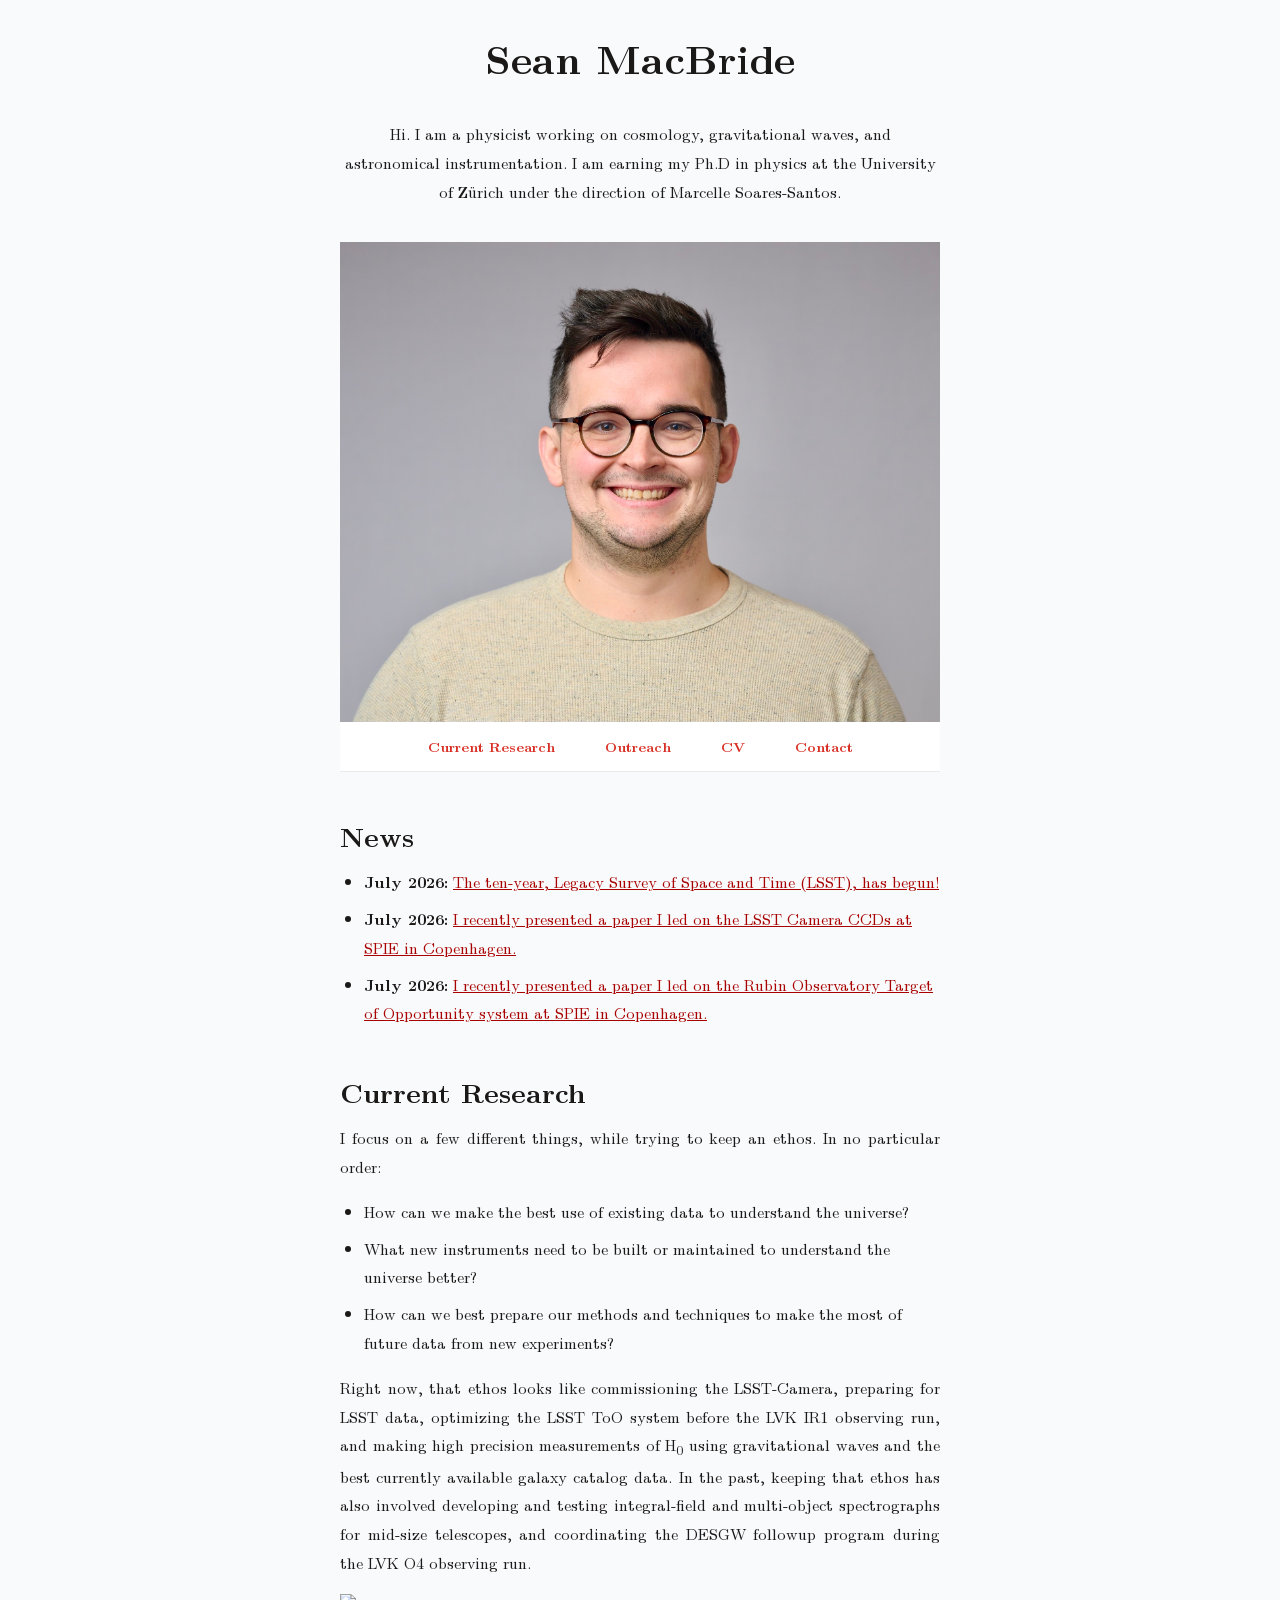
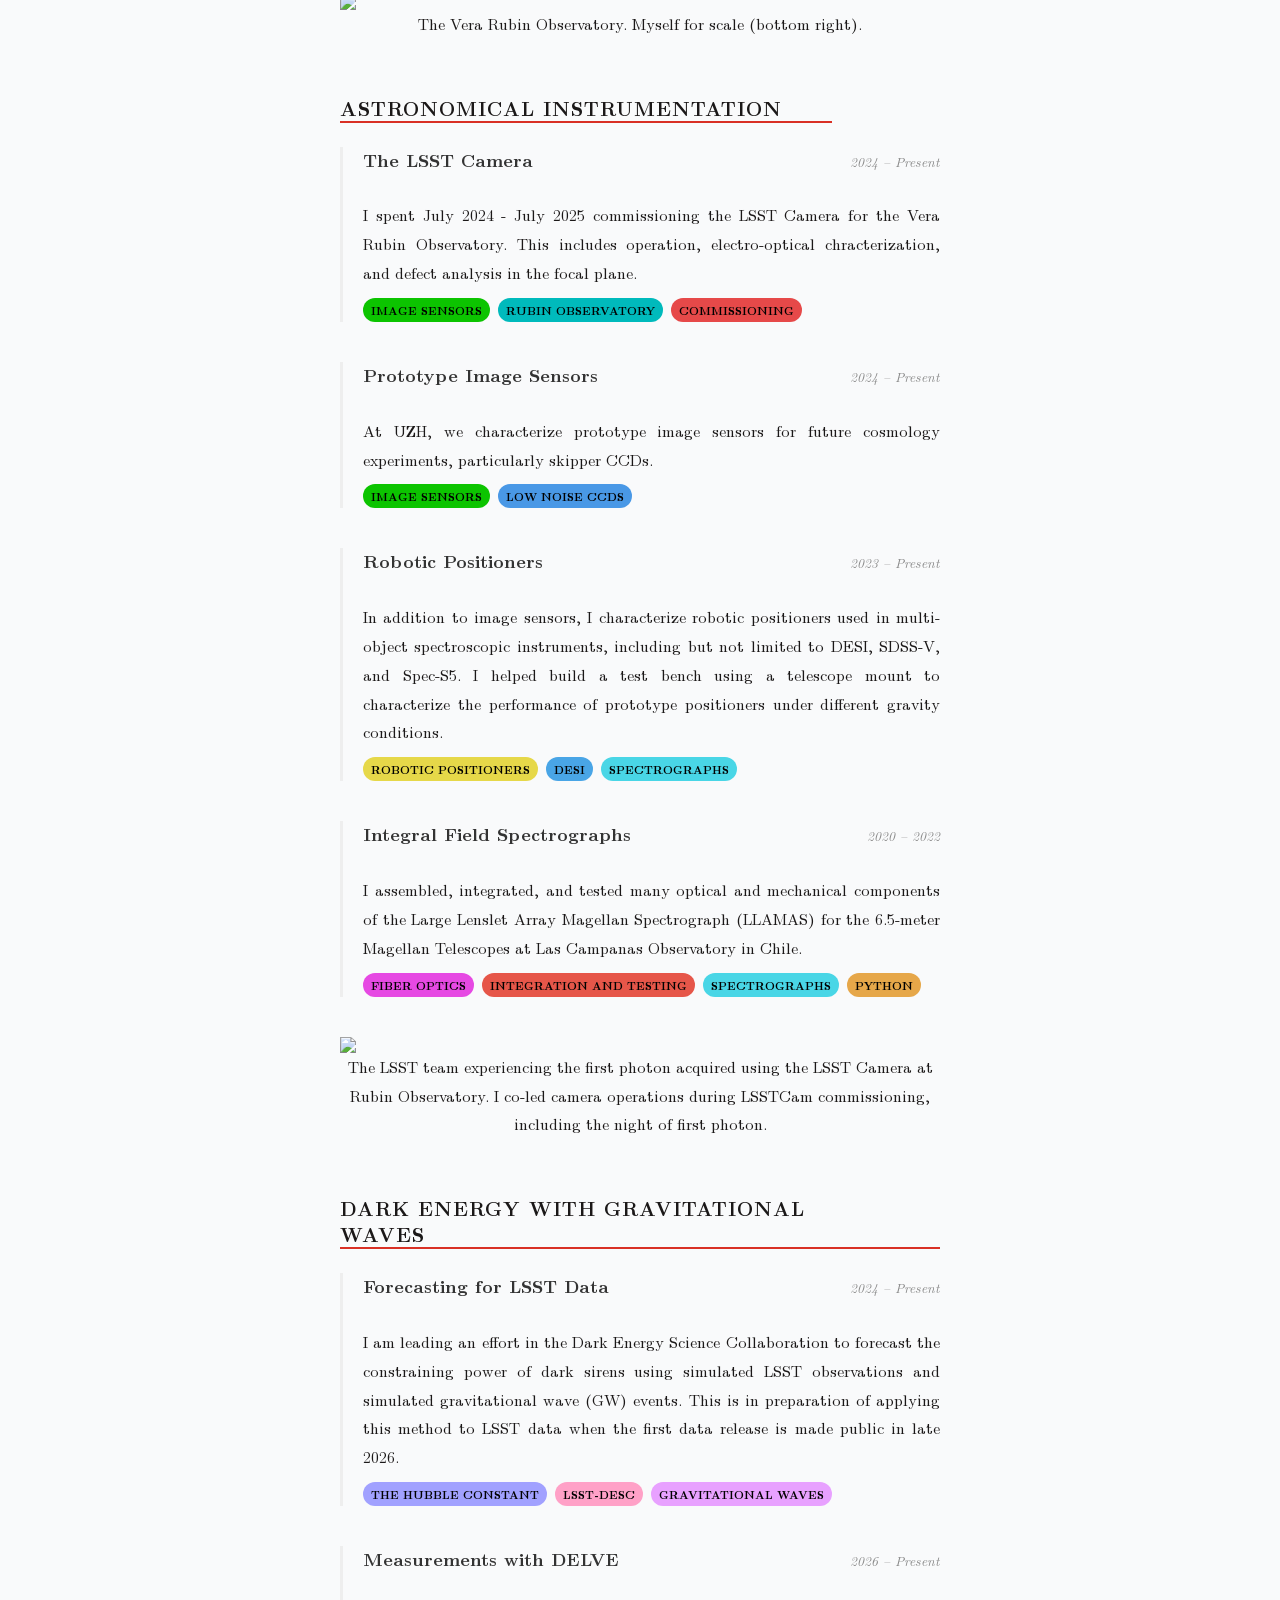
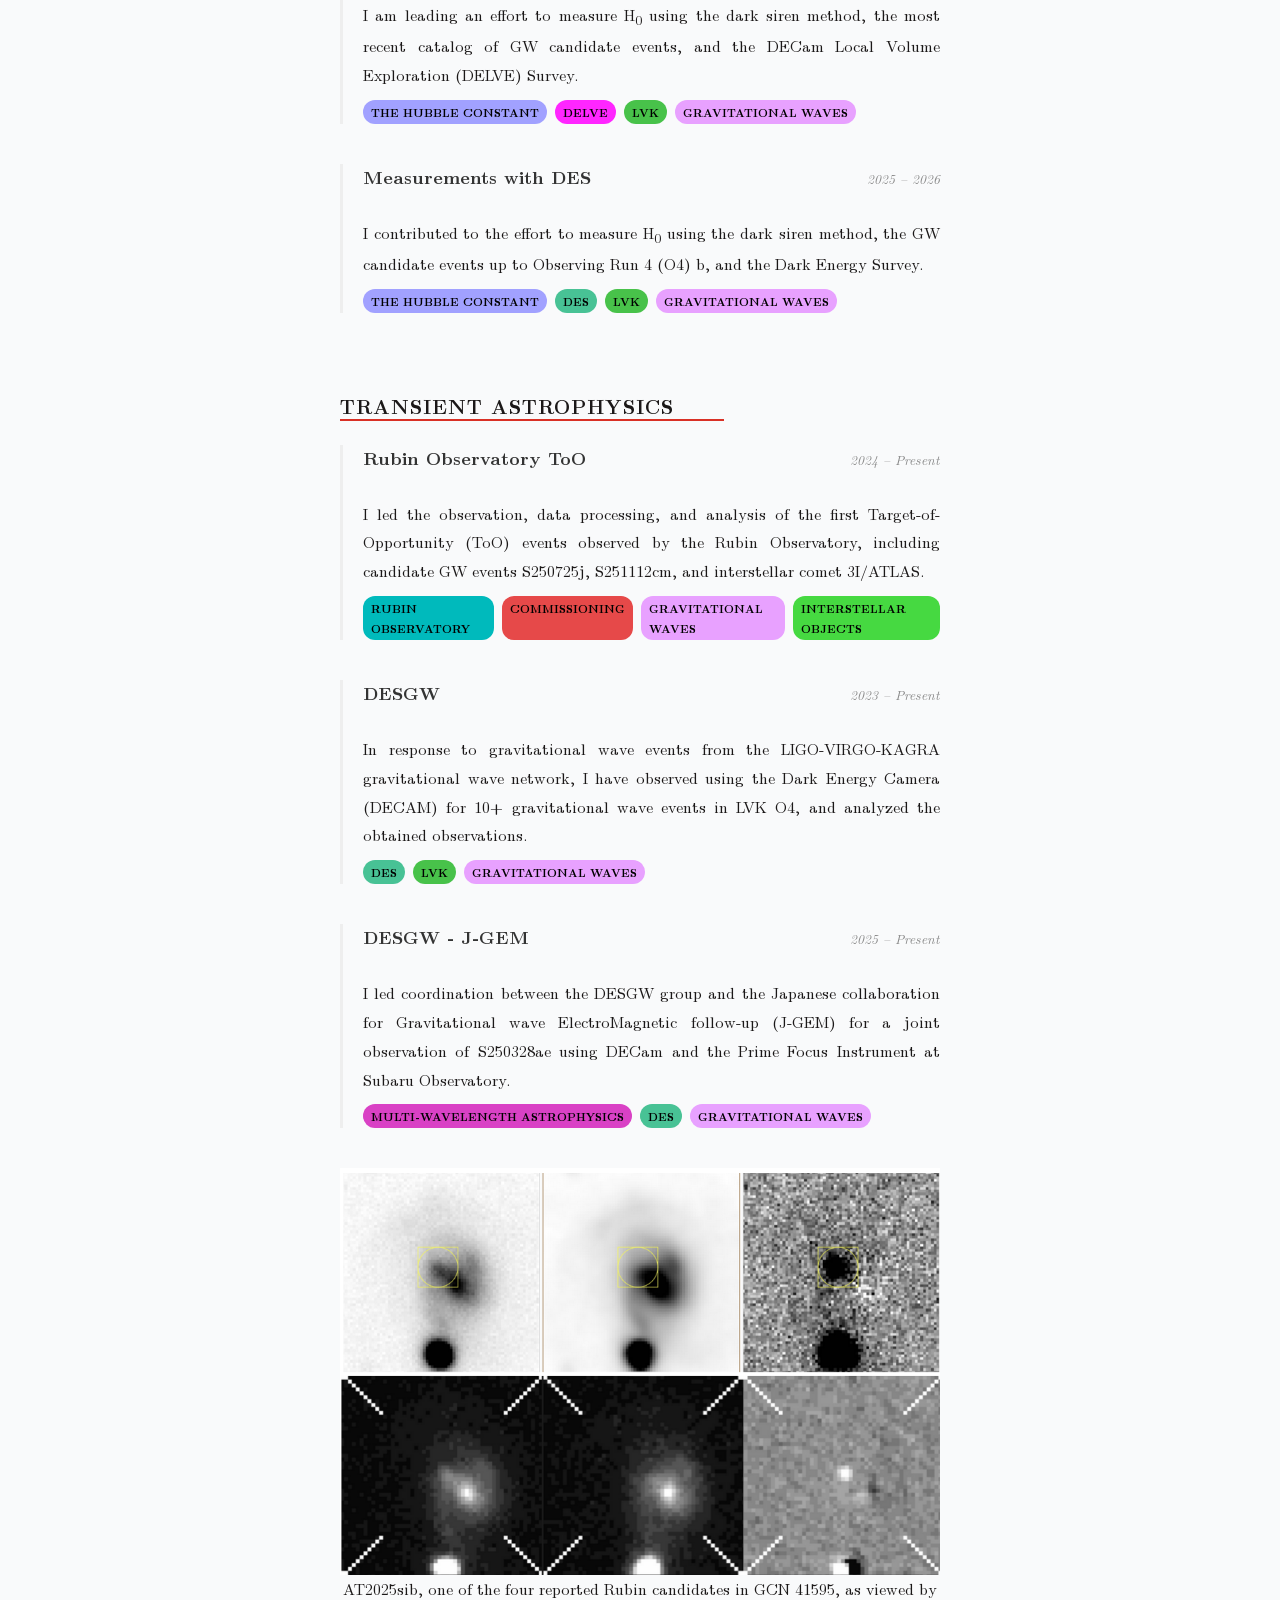
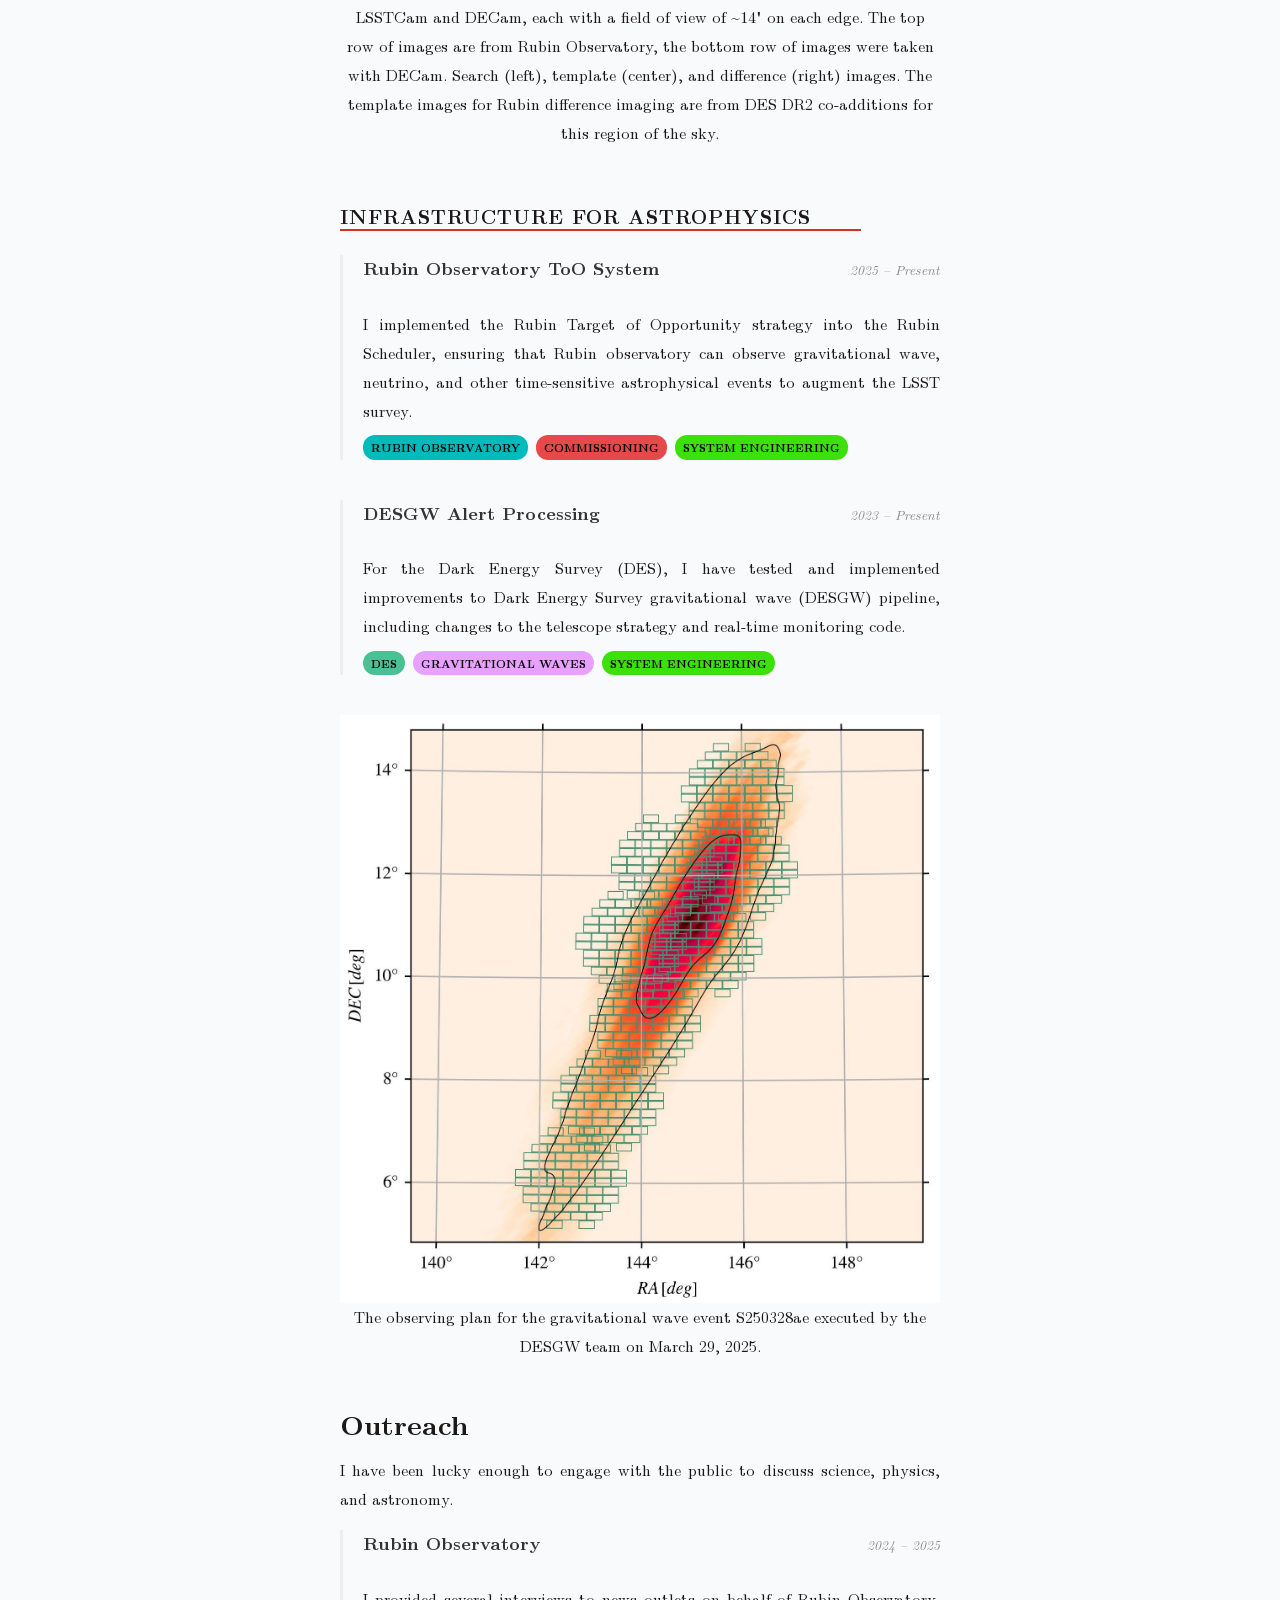
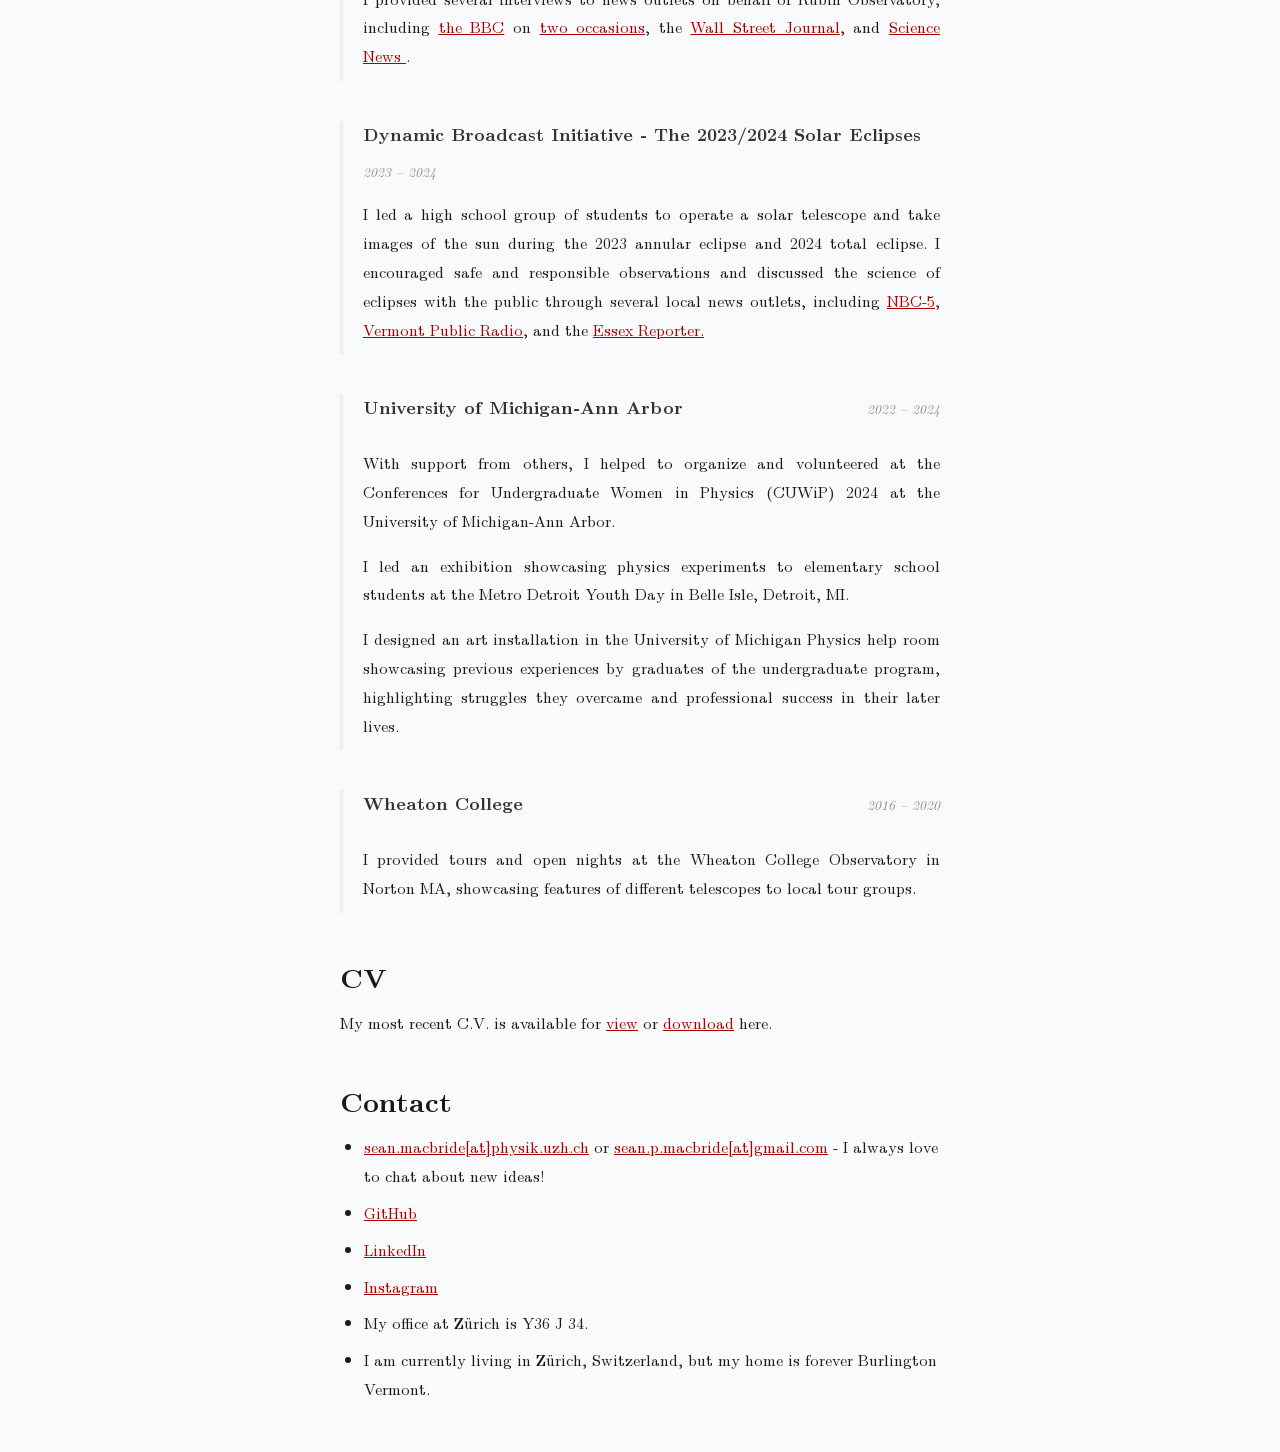
==== index.html @ fc2b0c00 "Update index.html with news" ====
<!-- This site was created using the https://latex.vercel.app/ template - all of the information about using a similar template 
  can be found on Vincent Dörig's Github - https://github.com/vincentdoerig/latex-css -->

<!DOCTYPE html>
<html lang="en">

<head>
  <meta charset="UTF-8" />
  <meta name="viewport" content="width=device-width, initial-scale=1.0" />
  <meta name="google-site-verification" content="tm5Y6ZNTf-lBqbwniGjQPv1q02o2TuUQZ9GTYa4SMLg" />
  <!-- <title>Sean MacBride</title> -->
<script id="MathJax-script" async src="https://cdn.jsdelivr.net/npm/mathjax@3/es5/tex-mml-chtml.js"></script>

  <meta name="keywords" content="Sean MacBride,Sean MacBride physics,Sean MacBride Zurich, Sean MacBride Michigan, Sean MacBride MIT, Sean MacBride Massachusetts Institute of Technology, 
  Sean, MacBride, Sean MacBride UCL,Sean MacBride Rutgers, Sean MacBride NASA, Sean MacBride Wheaton College, Sean MacBride Wheaton, Sean MacBride UM, Sean MacBride cosmology, Sean MacBride lasers,
  Sean MacBride spectroscopy, Sean MacBride spectrograph, Sean MacBride spectrophotometry, Sean MacBride gravitational waves, Sean MacBride galaxies, Sean MacBride galaxy, Sean MacBride dark energy,
  Sean MacBride LSST,
  Sean MacBride fiber, Sean MacBride PANOPTES, Sean MacBride exoplanets
  " /> <!-- Update this sometime -->

  <link rel="stylesheet" href="style.css" />
  <link rel="stylesheet" href="prism/prism.css" />

	<title>Sean MacBride | Physics PhD & Instrumentation</title>

<meta property="og:type" content="website">
<meta property="og:url" content="https://seanmacb.github.io/">
<meta property="og:title" content="Sean MacBride | Cosmology & Instrumentation">
<meta property="og:description" content="Researching the intersection of cosmology and astronomical hardware. Commissioning the 3.2 gigapixel LSST camera.">
<!-- <meta property="og:image" content="https://seanmacb.github.io/assets/images/headshot_preview.jpg"> -->

<script type="application/ld+json">
{
  "@context": "https://schema.org/",
  "@type": "Person",
  "name": "Sean MacBride",
  "jobTitle": "PhD Candidate in Physics",
  "affiliation": "University of Zürich",
  "url": "https://seanmacb.github.io/",
  "sameAs": [
    "https://orcid.org/0000-0002-9514-7245",
    "https://scholar.google.com/citations?user=XtRTswUAAAAJ&hl=en",
    "https://www.linkedin.com/in/sean-macbride"
  ]
}
</script>
</head>

<body id="top">
  <header>
    <h1><span class="latex">Sean MacBride</h1>
  </header>

  <div class="abstract">
    <p>
      Hi.
      I am a physicist working on cosmology, gravitational waves, and astronomical instrumentation.
      I am earning my Ph.D in physics at the University of Zürich under the direction of Marcelle Soares-Santos.
    </p>
  </div>

  <div style="text-align:center">
    <figure>
    <img style="width: 100%;max-height: 100%" src="images/proHeadshot.jpg"></img>

  </figure>
  </div>

  <nav role="navigation" class="toc">

<header class="main-header">
  <nav>
    <ul class="nav-links">
      <li><a href="#current-research" class="nav-link">Current Research</a></li>
      <!-- <li><a href="pastResearch.html" class="nav-link">Past Research</a></li> -->
      <li><a href="#Outreach" class="nav-link">Outreach</a></li>
      <li><a href="#CV" class="nav-link">CV</a></li>
      <li><a href="#Contact" class="nav-link">Contact</a></li>
    </ul>
  </nav>
</header>
  
  <main>
    <article>

<h2 id="news">News</h2>
<ul>
  <li><strong>July 2026:</strong> <a href="https://www6.slac.stanford.edu/news/2026-06-30-action-rubin-observatory-begins-capturing-greatest-cosmic-movie-ever-made">The ten-year, Legacy Survey of Space and Time (LSST), has begun! </a></li>
  <li><strong>July 2026:</strong> <a href="https://arxiv.org/abs/2606.31806">I recently presented a paper I led on the LSST Camera CCDs at SPIE in Copenhagen. </a></li>
  <li><strong>July 2026:</strong> <a href="https://arxiv.org/abs/2607.00217">I recently presented a paper I led on the Rubin Observatory Target of Opportunity system at SPIE in Copenhagen. </a></li>
</ul>
		
      <h2 id="current-research">Current Research</h2>
	    <p>I focus on a few different things, while trying to keep an ethos. In no particular order:</p>
		<ul>
			<li>How can we make the best use of existing data to understand the universe?</li>
			<li>What new instruments need to be built or maintained to understand the universe better?</li>
			<li>How can we best prepare our methods and techniques to make the most of future data from new experiments?</li>
		</ul>
		<p>Right now, that ethos looks like commissioning the LSST-Camera, preparing for LSST data, optimizing the LSST ToO system before the LVK IR1 observing run, and making high precision measurements of H<sub>0</sub> using gravitational waves and the best currently available galaxy catalog data. In the past, keeping that ethos has also involved developing and testing integral-field and multi-object spectrographs for mid-size telescopes, and coordinating the DESGW followup program during the LVK O4 observing run.</p>
		<div style="text-align:center">
    <figure>
    <img style="width: 100%;max-height: 100%" src="images/IMG_7497.JPG"></img>
  <figcaption>The Vera Rubin Observatory. Myself for scale (bottom right).</figcaption>
    </figure>
  </div>

<section id="instrumentation" class="theme-group">
  <h3 class="theme-heading">Astronomical Instrumentation</h3>
  
  <div class="project-card">
    <div class="card-header">
      <h4 class="project-title">The LSST Camera</h4>
      <span class="project-date">2024 – Present</span>
    </div>
    <p>I spent July 2024 - July 2025 commissioning the LSST Camera for the Vera Rubin Observatory. This includes operation, electro-optical chracterization, and defect analysis in the focal plane. </p>
    <div class="tag-container">
      <span class="tag image-sensors">Image Sensors</span>
      <span class="tag rubin-observatory">Rubin Observatory</span>
      <span class="tag commissioning">Commissioning</span>
    </div>
  </div>

<div class="project-card">
    <div class="card-header">
      <h4 class="project-title">Prototype Image Sensors</h4>
      <span class="project-date">2024 – Present</span>
    </div>
    <p>At UZH, we characterize prototype image sensors for future cosmology experiments, particularly skipper CCDs. </p>
    <div class="tag-container">
      <span class="tag image-sensors">Image Sensors</span>
      <span class="tag low-noise-ccds">Low Noise CCDs</span>
      <!-- <span class="tag python">Python</span> -->
    </div>
  </div>

  <div class="project-card">
    <div class="card-header">
      <h4 class="project-title">Robotic Positioners</h4>
      <span class="project-date">2023 – Present</span>
    </div>
    <p>In addition to image sensors, I characterize robotic positioners used in multi-object spectroscopic instruments, including but not limited to DESI, SDSS-V, and Spec-S5. I helped build a test bench using a telescope mount to characterize the performance of prototype positioners under different gravity conditions.</p>
    <div class="tag-container">
      <span class="tag robotic-positioners">Robotic Positioners</span>
      <span class="tag desi">DESI</span>
      <span class="tag spectrographs">Spectrographs</span>
    </div>
  </div>

<div class="project-card">
    <div class="card-header">
      <h4 class="project-title">Integral Field Spectrographs</h4>
      <span class="project-date">2020 – 2022</span>
    </div>
    <p>I assembled, integrated, and tested many optical and mechanical components of the Large Lenslet Array Magellan Spectrograph (LLAMAS) for the 6.5-meter Magellan Telescopes at Las Campanas Observatory in Chile.</p>
    <div class="tag-container">
      <span class="tag fiber-optics">Fiber Optics</span>
      <span class="tag integration-testing">Integration and Testing</span>
      <span class="tag spectrographs">Spectrographs</span>
      <span class="tag python">Python</span>
    </div>
  </div>

  </section>

				
  <div style="text-align:center">
    <figure>
    <img style="width: 100%;max-height: 100%" src="images/firstphoton.jpg"></img>
	    <figcaption>The LSST team experiencing the first photon acquired using the LSST Camera at Rubin Observatory. I co-led camera operations during LSSTCam commissioning, including the night of first photon.</figcaption>
  </figure>
  </div>

<section id="StandardSirens" class="theme-group">
  <h3 class="theme-heading">Dark Energy with Gravitational Waves</h3>
  
  <div class="project-card">
    <div class="card-header">
      <h4 class="project-title">Forecasting for LSST Data</h4>
      <span class="project-date">2024 – Present</span>
    </div>
    <p>I am leading an effort in the Dark Energy Science Collaboration to forecast the constraining power of dark sirens using simulated LSST observations and simulated gravitational wave (GW) events. This is in preparation of applying this method to LSST data when the first data release is made public in late 2026.</p>
    <div class="tag-container">
      <span class="tag hubble-constant">The Hubble Constant</span>
      <span class="tag desc">LSST-DESC</span>
      <span class="tag gws">Gravitational Waves</span>
    </div>
  </div>

  <div class="project-card">
    <div class="card-header">
      <h4 class="project-title">Measurements with DELVE</h4>
      <span class="project-date">2026 – Present</span>
    </div>
    <p>I am leading an effort to measure H<sub>0</sub> using the dark siren method, the most recent catalog of GW candidate events, and the DECam Local Volume Exploration (DELVE) Survey.</p>
    <div class="tag-container">
      <span class="tag hubble-constant">The Hubble Constant</span>
      <span class="tag delve">DELVE</span>
      <span class="tag lvk">LVK</span>
      <span class="tag gws">Gravitational Waves</span>
    </div>
  </div>

  <div class="project-card">
    <div class="card-header">
      <h4 class="project-title">Measurements with DES</h4>
      <span class="project-date">2025 – 2026</span>
    </div>
    <p>I contributed to the effort to measure H<sub>0</sub> using the dark siren method, the GW candidate events up to Observing Run 4 (O4) b, and the Dark Energy Survey.</p>
    <div class="tag-container">
      <span class="tag hubble-constant">The Hubble Constant</span>
      <span class="tag des">DES</span>
      <span class="tag lvk">LVK</span>
      <span class="tag gws">Gravitational Waves</span>
    </div>
  </div>
	
</section>			
			<!-- cosmology picture  -->
<section id="transients" class="theme-group">
  <h3 class="theme-heading">Transient Astrophysics</h3>
  
  <div class="project-card">
    <div class="card-header">
      <h4 class="project-title">Rubin Observatory ToO</h4>
      <span class="project-date">2024 – Present</span>
    </div>
    <p>I led the observation, data processing, and analysis of the first Target-of-Opportunity (ToO) events observed by the Rubin Observatory, including candidate GW events S250725j, S251112cm, and interstellar comet 3I/ATLAS.</p>
    <div class="tag-container">
      <span class="tag rubin-observatory">Rubin Observatory</span>
      <span class="tag commissioning">Commissioning</span>
      <span class="tag gws">Gravitational Waves</span>
      <span class="tag isos">Interstellar Objects</span>
    </div>
  </div>

  <div class="project-card">
    <div class="card-header">
      <h4 class="project-title">DESGW</h4>
      <span class="project-date">2023 – Present</span>
    </div>
    <p>In response to gravitational wave events from the LIGO-VIRGO-KAGRA gravitational wave network, I have observed using the Dark Energy Camera (DECAM) for 10+ gravitational wave events in LVK O4, and analyzed the obtained observations.</p>
    <div class="tag-container">
		<span class="tag des">DES</span>
      <span class="tag lvk">LVK</span>
      <span class="tag gws">Gravitational Waves</span>
    </div>
  </div>

  <div class="project-card">
    <div class="card-header">
      <h4 class="project-title">DESGW - J-GEM</h4>
      <span class="project-date">2025 – Present</span>
    </div>
    <p>I led coordination between the DESGW group and the Japanese collaboration for Gravitational wave ElectroMagnetic follow-up (J-GEM) for a joint observation of S250328ae using DECam and the Prime Focus Instrument at Subaru Observatory.</p>
    <div class="tag-container">
		<span class="tag multiband-astro">Multi-wavelength Astrophysics</span>
		<span class="tag des">DES</span>
      <span class="tag gws">Gravitational Waves</span>
    </div>
  </div>
	
</section>

  <div style="text-align:center">
    <figure>
    <img style="width: 100%;max-height: 100%" src="images/image (16).png"></img>
  <figcaption>AT2025sib, one of the four reported Rubin candidates in GCN 41595, as viewed by LSSTCam and DECam, each with a field of view of ~14" on each edge. The top row of images are from Rubin Observatory, the bottom row of images were taken with DECam. Search (left), template (center), and difference (right) images. The template images for Rubin difference imaging are from DES DR2 co-additions for this region of the sky.</figcaption>
    </figure>
  </div>

<section id="astro-infrastructure" class="theme-group">
  <h3 class="theme-heading">Infrastructure for Astrophysics</h3>
  
  <div class="project-card">
    <div class="card-header">
      <h4 class="project-title">Rubin Observatory ToO System</h4>
      <span class="project-date">2025 – Present</span>
    </div>
    <p>I implemented the Rubin Target of Opportunity strategy into the Rubin Scheduler, ensuring that Rubin observatory can observe gravitational wave, neutrino, and other time-sensitive astrophysical events to augment the LSST survey.</p>
    <div class="tag-container">
      <span class="tag rubin-observatory">Rubin Observatory</span>
      <span class="tag commissioning">Commissioning</span>
      <span class="tag system-engineering">System Engineering</span>
	
    </div>
  </div>

  <div class="project-card">
    <div class="card-header">
      <h4 class="project-title">DESGW Alert Processing</h4>
      <span class="project-date">2023 – Present</span>
    </div>
    <p>For the Dark Energy Survey (DES), I have tested and implemented improvements to Dark Energy Survey gravitational wave (DESGW) pipeline, including changes to the telescope strategy and real-time monitoring code.</p>
    <div class="tag-container">
      <span class="tag des">DES</span>
      <span class="tag gws">Gravitational Waves</span>
      <span class="tag system-engineering">System Engineering</span>
    </div>
  </div>

</section>

<div style="text-align:center">
	<figure>
    <img style="width: 100%;max-height: 100%" src="images/S250328ae_DESGW_obsplan.jpg"></img>
	    <figcaption>The observing plan for the gravitational wave event S250328ae executed by the DESGW team on March 29, 2025.</figcaption>
  </figure></div>
		
<h2 id="Outreach">Outreach</h2>
<p> I have been lucky enough to engage with the public to discuss science, physics, and astronomy.
  
<section class="theme-group">
  <div class="project-card">
    <div class="card-header">
      <h3 class="project-title">Rubin Observatory</h3>
      <span class="project-date">2024 – 2025</span>
    </div>
    <p>I provided several interviews to news outlets on behalf of Rubin Observatory, including <a href="https://youtu.be/6RBZqhIgllI?si=WJu_PTFMFdWa_h7s">the BBC</a> on <a href="https://www.youtube.com/watch?v=7MdDB941Tp0">two occasions</a>, the <a href="https://www.wsj.com/science/space-astronomy/worlds-largest-digital-camera-snaps-its-first-photos-of-the-universe-68099904?mod=Searchresults_pos1&page=1">Wall Street Journal</a>, and <a href="https://www.sciencenews.org/article/vera-rubin-observatory-digital-camera">Science News </a>.</p>
    <div class="tag-container">
      <!-- <span class="tag rubin-observatory">Rubin Observatory</span>
      <span class="tag commissioning">Commissioning</span>
      <span class="tag system-engineering">System Engineering</span>
	 -->
    </div>
  </div>

  <div class="project-card">
    <div class="card-header">
      <h3 class="project-title">Dynamic Broadcast Initiative - The 2023/2024 Solar Eclipses</h3>
      <span class="project-date">2023 – 2024</span>
    </div>
    <p>I led a high school group of students to operate a solar telescope and take images of the sun during the 2023 annular eclipse and 2024 total eclipse. I encouraged safe and responsible observations and discussed the science of eclipses with the public through several local news outlets, including <a href="https://www.mynbc5.com/article/total-eclipse-nasa/60433342?utm_campaign=snd-autopilot">NBC-5</a>, <a href="https://www.vermontpublic.org/local-news/2024-04-10/nasa-volunteer-photo-eclipse-burlington-sun-atmosphere">Vermont Public Radio</a>, and the <a href="https://www.essexreporter.com/news/physics-masters-student-collects-data-for-nasa-and-national-science-foundation-from-eclipse-in-burlington/article_1b7a72a8-76d5-52b7-8ffa-886491f640a4.html">Essex Reporter.</a></p>
    <div class="tag-container">
      <!-- <span class="tag rubin-observatory">Rubin Observatory</span>
      <span class="tag commissioning">Commissioning</span>
      <span class="tag system-engineering">System Engineering</span>
	 -->
    </div>
  </div>

    <div class="project-card">
    <div class="card-header">
      <h3 class="project-title">University of Michigan-Ann Arbor</h3>
      <span class="project-date">2022 – 2024</span>
    </div>
		<p>With support from others, I helped to organize and volunteered at the Conferences for Undergraduate Women in Physics (CUWiP) 2024 at the University of Michigan-Ann Arbor.</p>
		<p>I led an exhibition showcasing physics experiments to elementary school students at the Metro Detroit Youth Day in Belle Isle, Detroit, MI.</p>
		<p>I designed an art installation in the University of Michigan Physics help room showcasing previous experiences by graduates of the undergraduate program, highlighting struggles they overcame and professional success in their later lives.</p>
    <div class="tag-container">
      <!-- <span class="tag rubin-observatory">Rubin Observatory</span>
      <span class="tag commissioning">Commissioning</span>
      <span class="tag system-engineering">System Engineering</span>
	 -->
    </div>
  </div>

    <div class="project-card">
    <div class="card-header">
      <h3 class="project-title">Wheaton College</h3>
      <span class="project-date">2016 – 2020</span>
    </div>
		<p>I provided tours and open nights at the Wheaton College Observatory in Norton MA, showcasing features of different telescopes to local tour groups.</p>
    <div class="tag-container">
    </div>
  </div>

</section>

      <h2 id="CV">CV</h2>
      <p>My most recent C.V. is available for <a href="https://github.com/seanmacb/CV/blob/master/Abridged/cv_4.pdf">view</a> or <a href="https://github.com/seanmacb/CV/raw/master/Abridged/cv_4.pdf" class="active">download</a> here.</p>

      <h2 id="Contact">Contact</h2>

							
                <ul>
                  <li><a href="mailto:sean.macbride@physik.uzh.ch">sean.macbride[at]physik.uzh.ch</a> or <a href="mailto:sean.p.macbride@gmail.com">sean.p.macbride[at]gmail.com</a> - I always love to chat about new ideas!</li>
                  <li><a href="https://github.com/seanmacb"><span class="label">GitHub</span></a></li>
                  <li><a href="https://www.linkedin.com/in/sean-macbride/"><span class="label">LinkedIn</span></a></li>
                  <!-- <li><a href="https://twitter.com/Sean_macbride" class="icon brands fa-twitter"><span class="label">Twitter</span></a></li> -->
                  <li><a href="https://www.instagram.com/seanmacbride/" class="icon brands fa-instagram"><span class="label">Instagram</span></a></li>
                  <li>My office at Zürich is Y36 J 34.</li>
                <li>I am currently living in Zürich, Switzerland, but my home is forever Burlington Vermont.</span></li>
                </ul>
      <!-- <p><a href="#top">Back to top</a></p> -->


    </article>
  </main>

  <script>
    MathJax = {
      tex: {
        inlineMath: [['$', '$'],],
      },
    }
    const typeFaceToggle = document.getElementById('typeface-toggle')
    const typeface = document.getElementById('typeface')
    typeFaceToggle.addEventListener('click', () => {
      document.body.classList.toggle('libertinus')
      typeface.textContent = document.body.classList.contains('libertinus') ? 'Libertinus' : 'Latin Modern'
    })

    const darkModeToggle = document.getElementById('dark-mode-toggle')
    darkModeToggle.addEventListener('click', () => {
      document.body.classList.toggle('latex-dark')
    })
  </script>
  <script id="MathJax-script" async src="https://cdn.jsdelivr.net/npm/mathjax@3/es5/tex-mml-chtml.js"></script>
  <script async src="prism/prism.js"></script>

  <script async defer data-domain="latex.now.sh" src="https://plausible.io/js/plausible.js"></script>

	<script>
  window.addEventListener('DOMContentLoaded', () => {
    const observer = new IntersectionObserver(entries => {
      entries.forEach(entry => {
        const id = entry.target.getAttribute('id');
        if (entry.intersectionRatio > 0) {
          // Remove active class from all links
          document.querySelectorAll('.nav-link').forEach(link => {
            link.classList.remove('active');
          });
          // Add active class to the link pointing to this section
          document.querySelector(`.nav-link[href="#${id}"]`).classList.add('active');
        }
      });
    }, { rootMargin: '-20% 0px -70% 0px' }); // Triggers when section is in top half of screen

    // Track all sections that have an id and a corresponding nav link
    document.querySelectorAll('section[id], div[id]').forEach((section) => {
      // Only observe sections that are actually in the nav
      if (document.querySelector(`.nav-link[href="#${section.getAttribute('id')}"]`)) {
        observer.observe(section);
      }
    });
  });
</script>
</body>

</html>
---- style.css ----
/*!
 * LaTeX.css (https://latex.now.sh/)
 *
 * Source: https://github.com/vincentdoerig/latex-css
 * Licensed under MIT (https://github.com/vincentdoerig/latex-css/blob/master/LICENSE)
*/

@font-face {
  font-family: 'Latin Modern';
  font-style: normal;
  font-weight: normal;
  font-display: swap;
  src: url('./fonts/LM-regular.woff2') format('woff2'),
    url('./fonts/LM-regular.woff') format('woff'),
    url('./fonts/LM-regular.ttf') format('truetype');
}

@font-face {
  font-family: 'Latin Modern';
  font-style: italic;
  font-weight: normal;
  font-display: swap;
  src: url('./fonts/LM-italic.woff2') format('woff2'),
    url('./fonts/LM-italic.woff') format('woff'),
    url('./fonts/LM-italic.ttf') format('truetype');
}

@font-face {
  font-family: 'Latin Modern';
  font-style: normal;
  font-weight: bold;
  font-display: swap;
  src: url('./fonts/LM-bold.woff2') format('woff2'),
    url('./fonts/LM-bold.woff') format('woff'),
    url('./fonts/LM-bold.ttf') format('truetype');
}

@font-face {
  font-family: 'Latin Modern';
  font-style: italic;
  font-weight: bold;
  font-display: swap;
  src: url('./fonts/LM-bold-italic.woff2') format('woff2'),
    url('./fonts/LM-bold-italic.woff') format('woff'),
    url('./fonts/LM-bold-italic.ttf') format('truetype');
}

@font-face {
  font-family: 'Libertinus';
  font-style: normal;
  font-weight: normal;
  font-display: swap;
  src: url('./fonts/Libertinus-regular.woff2') format('woff2');
}

@font-face {
  font-family: 'Libertinus';
  font-style: italic;
  font-weight: normal;
  font-display: swap;
  src: url('./fonts/Libertinus-italic.woff2') format('woff2');
}

@font-face {
  font-family: 'Libertinus';
  font-style: normal;
  font-weight: bold;
  font-display: swap;
  src: url('./fonts/Libertinus-bold.woff2') format('woff2');
}

@font-face {
  font-family: 'Libertinus';
  font-style: italic;
  font-weight: bold;
  font-display: swap;
  src: url('./fonts/Libertinus-bold-italic.woff2') format('woff2');
}

@font-face {
  font-family: 'Libertinus';
  font-style: normal;
  font-weight: 600;
  font-display: swap;
  src: url('./fonts/Libertinus-semibold.woff2') format('woff2');
}

@font-face {
  font-family: 'Libertinus';
  font-style: italic;
  font-weight: 600;
  font-display: swap;
  src: url('./fonts/Libertinus-semibold-italic.woff2') format('woff2');
}

/* Box sizing rules */
*,
*::before,
*::after {
  box-sizing: border-box;
}

:root {
  --body-color: hsl(0, 5%, 10%);
  --body-bg-color: hsl(210, 20%, 98%);
  --link-visited: hsl(0, 100%, 33%);
  --link-focus-outline: hsl(220, 90%, 52%);
  --pre-bg-color: hsl(210, 28%, 93%);
  --kbd-bg-color: hsl(210, 5%, 100%);
  --kbd-border-color: hsl(210, 5%, 70%);
  --table-border-color: black;
  --sidenote-target-border-color: hsl(55, 55%, 70%);
  --footnotes-border-color: hsl(0, 0%, 39%);
}

.latex-dark {
  --body-color: hsl(0, 0%, 86%);
  --body-bg-color: hsl(0, 0%, 16%);
  --link-visited: hsl(196 80% 77%);
  --link-focus-outline: hsl(215, 63%, 73%);
  --pre-bg-color: hsl(0, 1%, 25%);
  --kbd-bg-color: hsl(0, 0%, 16%);
  --kbd-border-color: hsl(210, 5%, 70%);
  --table-border-color: white;
  --sidenote-target-border-color: hsl(0, 0%, 59%);
  --footnotes-border-color: hsl(0, 0%, 59%);
  --proof-symbol-filter: invert(80%);
}

@media (prefers-color-scheme: dark) {
   .latex-dark-auto {
    --body-color: hsl(0, 0%, 86%);
    --body-bg-color: hsl(0, 0%, 16%);
    --link-visited: hsl(196 80% 77%);
    --link-focus-outline: hsl(215, 63%, 73%);
    --pre-bg-color: hsl(0, 1%, 25%);
    --kbd-bg-color: hsl(0, 0%, 16%);
    --kbd-border-color: hsl(210, 5%, 70%);
    --table-border-color: white;
    --sidenote-target-border-color: hsl(0, 0%, 59%);
    --footnotes-border-color: hsl(0, 0%, 59%);
    --proof-symbol-filter: invert(80%);
  }
}

/* Remove default margin */
body,
h1,
h2,
h3,
h4,
p,
ul[class],
ol[class],
li,
figure,
figcaption,
dl,
dd {
  margin: 0;
}

/* Make default font-size 1rem and add smooth scrolling to anchors */
html {
  font-size: 1rem;
}
@media (prefers-reduced-motion: no-preference) {
  html {
    scroll-behavior: smooth;
  }
}

body.libertinus {
  font-family: 'Libertinus', Georgia, Cambria, 'Times New Roman', Times, serif;
}

body {
  font-family: 'Latin Modern', Georgia, Cambria, 'Times New Roman', Times, serif;
  line-height: 1.8;

  max-width: 80ch;
  min-height: 100vh;
  overflow-x: hidden;
  margin: 0 auto;
  padding: 2rem 1.25rem;

  counter-reset: theorem definition sidenote-counter;

  color: var(--body-color);
  background-color: var(--body-bg-color);

  text-rendering: optimizeLegibility;
}

/* Justify and hyphenate all paragraphs */
p {
  text-align: justify;
  hyphens: auto;
  -webkit-hyphens: auto;
  -moz-hyphens: auto;
  margin-top: 1rem;
}

/* A elements that don't have a class get default styles */
a:not([class]) {
  text-decoration-skip-ink: auto;
}

/* Make links red */
a,
a:visited {
  color: var(--link-visited);
}

a:focus {
  outline-offset: 2px;
  outline: 2px solid var(--link-focus-outline);
}

/* Make images easier to work with */
img {
  max-width: 100%;
  height: auto;
  display: block;
}

/* Inherit fonts for inputs and buttons */
input,
button,
textarea,
select {
  font: inherit;
}

/* Prevent textarea from overflowing */
textarea {
  width: 100%;
}

/* Natural flow and rhythm in articles by default */
article > * + * {
  margin-top: 1em;
}

/* Styles for inline code or code snippets */
code,
pre,
kbd {
  font-family: Menlo, Monaco, Consolas, 'Liberation Mono', 'Courier New',
    monospace;
  font-size: 85%;
}
pre {
  padding: 1rem 1.4rem;
  max-width: 100%;
  overflow: auto;
  border-radius: 4px;
  background: var(--pre-bg-color);
}
pre code {
  font-size: 95%;
  position: relative;
}
kbd {
  background: var(--kbd-bg-color);
  border: 1px solid var(--kbd-border-color);
  border-radius: 2px;
  padding: 2px 4px;
  font-size: 75%;
}

/* Better tables */
table {
  border-collapse: collapse;
  border-spacing: 0;
  width: auto;
  max-width: 100%;
  border-top: 2.27px solid var(--table-border-color);
  border-bottom: 2.27px solid var(--table-border-color);
  /* display: block; */
  overflow-x: auto; /* does not work because element is not block */
  /* white-space: nowrap; */
  counter-increment: caption;
}
/* add bottom border on column table headings  */
table tr > th[scope='col'] {
  border-bottom: 1.36px solid var(--table-border-color);
}
/* add right border on row table headings  */
table tr > th[scope='row'] {
  border-right: 1.36px solid var(--table-border-color);
}
table > tbody > tr:first-child > td,
table > tbody > tr:first-child > th {
  border-top: 1.36px solid var(--table-border-color);
}
table > tbody > tr:last-child > td,
table > tbody > tr:last-child > th {
  border-bottom: 1.36px solid var(--table-border-color);
}

th,
td {
  text-align: left;
  padding: 0.5rem;
  line-height: 1.1;
}
/* Table caption */
caption {
  text-align: left;
  font-size: 0.923em;
  /* border-bottom: 2pt solid #000; */
  padding: 0 0.25em 0.25em;
  width: 100%;
  margin-left: 0;
}

caption::before {
  content: 'Table ' counter(caption) '. ';
  font-weight: bold;
}

/* allow scroll on the x-axis */
.scroll-wrapper {
  overflow-x: auto;
}

/* if a table is wrapped in a scroll wrapper,
  the table cells shouldn't wrap */
.scroll-wrapper > table td {
  white-space: nowrap;
}

/* Center align the title */
h1:first-child {
  text-align: center;
}

/* Nested ordered list for ToC */
nav ol {
  counter-reset: item;
  padding-left: 2rem;
}
nav li {
  display: block;
}
nav li:before {
  content: counters(item, '.') ' ';
  counter-increment: item;
  padding-right: 0.85rem;
}

/* Center definitions (most useful for display equations) */
dl dd {
  text-align: center;
}

/* Theorem */
.theorem {
  counter-increment: theorem;
  display: block;
  margin: 12px 0;
  font-style: italic;
}
.theorem::before {
  content: 'Theorem ' counter(theorem) '. ';
  font-weight: bold;
  font-style: normal;
}

/* Lemma */
.lemma {
  counter-increment: theorem;
  display: block;
  margin: 12px 0;
  font-style: italic;
}
.lemma::before {
  content: 'Lemma ' counter(theorem) '. ';
  font-weight: bold;
  font-style: normal;
}

/* Proof */
.proof {
  display: block;
  margin: 12px 0;
  font-style: normal;
  position: relative;
}
.proof::before {
  content: 'Proof. ' attr(title);
  font-style: italic;
}
.proof:after {
  content: '◾️';
  filter: var(--proof-symbol-filter);
  position: absolute;
  right: -12px;
  bottom: -2px;
}

/* Definition */
.definition {
  counter-increment: definition;
  display: block;
  margin: 12px 0;
  font-style: normal;
}
.definition::before {
  content: 'Definition ' counter(definition) '. ';
  font-weight: bold;
  font-style: normal;
}

/* Center align author name, use small caps and add vertical spacing  */
.author {
  margin: 0.85rem 0;
  font-variant-caps: small-caps;
  text-align: center;
}

/* Sidenotes */

.sidenote {
  font-size: 0.8rem;
  float: right;
  clear: right;
  width: 18vw;
  margin-right: -20vw;
  margin-bottom: 1em;
}

.sidenote.left {
  float: left;
  margin-left: -20vw;
  margin-bottom: 1em;
}

/* (WIP) add border when a sidenote is clicked on */
.sidenote:target {
  border: var(--sidenote-target-border-color) 1.5px solid;
  padding: 0 .5rem;
  scroll-margin-block-start: 10rem;
}

/* sidenote counter */
.sidenote-number {
  counter-increment: sidenote-counter;
}

.sidenote-number::after,
.sidenote::before {
  position: relative;
  vertical-align: baseline;
}

/* add number in main content */
.sidenote-number::after {
  content: counter(sidenote-counter);
  font-size: 0.7rem;
  top: -0.5rem;
  left: 0.1rem;
}

/* add number in front of the sidenote */
.sidenote-number ~ .sidenote::before {
  content: counter(sidenote-counter) ' ';
  font-size: 0.7rem;
  top: -0.5rem;
}

label.sidenote-toggle:not(.sidenote-number) {
  display: none;
}

/* sidenotes inside blockquotes are indented more */
blockquote .sidenote {
  margin-right: -24vw;
  width: 18vw;
}


label.sidenote-toggle {
  display: inline;
  cursor: pointer;
}

input.sidenote-toggle {
  display: none;
}

@media (max-width: 1050px) {
  label.sidenote-toggle:not(.sidenote-number) {
    display: inline;
  }
  .sidenote {
    display: none;
  }
  .sidenote-toggle:checked + .sidenote {
    display: block;
    margin: 0.5rem 1.25rem 1rem 0.5rem;
    float: left;
    left: 1rem;
    clear: both;
    width: 95%;
  }
  /* tweak indentation of sidenote inside a blockquote */
  blockquote .sidenote {
    margin-right: -25vw;
    width: 16vw;
  }
}

/* Make footnote text smaller and left align it (looks bad with long URLs) */
.footnotes p {
  text-align: left;
  line-height: 1.5;
  font-size: 85%;
  margin-bottom: 0.4rem;
}
.footnotes {
  border-top: 1px solid var(--footnotes-border-color);
}

/* Center title and paragraph */
.abstract,
.abstract p {
  text-align: center;
  margin-top: 0;
}
.abstract {
  margin: 2.25rem 0;
}
.abstract > h2 {
  font-size: 1rem;
  margin-bottom: -0.2rem;
}

/* Format the LaTeX symbol correctly (a higher up, e lower) */
.latex span:nth-child(1) {
  text-transform: uppercase;
  font-size: 0.75em;
  vertical-align: 0.28em;
  margin-left: -0.48em;
  margin-right: -0.15em;
  line-height: 1ex;
}

.latex span:nth-child(2) {
  text-transform: uppercase;
  vertical-align: -0.5ex;
  margin-left: -0.1667em;
  margin-right: -0.125em;
  line-height: 1ex;
}

/* Heading typography */
h1 {
  font-size: 2.5rem;
  line-height: 3.25rem;
  margin-bottom: 1.625rem;
}

h2 {
  font-size: 1.7rem;
  line-height: 2rem;
  margin-top: 3rem;
}

h3 {
  font-size: 1.4rem;
  margin-top: 2.5rem;
}

h4 {
  font-size: 1.2rem;
  margin-top: 2rem;
}

h5 {
  font-size: 1rem;
  margin-top: 1.8rem;
}

h6 {
  font-size: 1rem;
  font-style: italic;
  font-weight: normal;
  margin-top: 2.5rem;
}

h3,
h4,
h5,
h6 {
  line-height: 1.625rem;
}

h1 + h2 {
  margin-top: 1.625rem;
}

h2 + h3,
h3 + h4,
h4 + h5 {
  margin-top: 0.8rem;
}

h5 + h6 {
  margin-top: -0.8rem;
}

h2,
h3,
h4,
h5,
h6 {
  margin-bottom: 0.8rem;
}


/* Sticky Header */
.main-header {
  position: sticky;
  top: 0;
  background-color: white; /* Match your site background */
  z-index: 1000;
  border-bottom: 1px solid #eee;
  padding: 10px 0;
}

.nav-links {
  display: flex;
  justify-content: center;
  list-style: none;
  margin: 0;
  padding: 0;
}
/* 
.nav-links li {
  margin: 0 15px;
} */

/* .nav-link {
  text-decoration: none;
  color: #333;
  font-weight: 500;
  transition: color 0.3s ease;
} */

/* Container for the whole header */
.main-header {
  position: -webkit-sticky; /* Support for Safari */
  position: sticky;
  top: 0;
  background-color: #ffffff;
  z-index: 9999;
  border-bottom: 1px solid #eaeaea;
  width: 100%;
  padding: 10px 0;
}

/* Force the list to behave */
ul.nav-links {
  display: flex !important;
  flex-direction: row !important;
  justify-content: center !important;
  align-items: center !important;
  list-style: none !important; /* This kills the '1's */
  margin: 0 !important;
  padding: 0 !important;
}

/* Force individual items to stay on one line */
ul.nav-links li {
  list-style: none !important;
  list-style-type: none !important;
  margin: 0 15px !important;
  padding: 0 !important;
  white-space: nowrap !important; /* This prevents 'Current Research' from splitting into two lines */
}

/* Style the links to match your theme */
.nav-link {
  text-decoration: none !important;
  color: #d93025; /* Your red theme color */
  font-weight: bold;
  font-size: 14px;
}

.nav-link.active {
  border-bottom: 2px solid #d93025;
}

.nav-links {
  list-style-type: none; /* Removes bullets and numbers */
  margin: 0;
  padding: 0;
  display: flex;        /* Optional: Aligns links horizontally */
  gap: 20px;            /* Optional: Adds space between links */
}

/* Strip numbers from research lists if they are showing up there too */
/* This targets lists that shouldn't be numbered */
/* ul, li {
    list-style-type: none !important;
} */
/* 1. Target the Navigation Bar ONLY to keep it clean */
.main-header nav li::before, 
.nav-links li::before {
    content: none !important;
    counter-increment: none !important;
}

/* 2. Restore standard bullets for lists in the body/article */
/* We target 'ul' so 'ol' (ordered lists) can keep numbers if you want them */
article ul, main ul, .body-content ul {
    list-style-type: disc !important;
    padding-left: 1.5rem !important; /* Creates space for the bullet */
    margin-top: 1rem;
}

article ul li, main ul li {
    display: list-item !important; /* Reverts LaTeX.css 'display: block' */
    list-style: disc !important;
    margin-bottom: 0.5rem;
}

/* 3. Kill the LaTeX-style auto-numbering specifically for these bullets */
article ul li::before, main ul li::before {
    content: none !important;
    counter-increment: none !important;
}

/* 4. Keep headings clean (No "1. Astronomical Instrumentation") */
h2::before, h3::before, h4::before {
    content: none !important;
    counter-increment: none !important;
}

/* 1. The Theme Heading - Add a subtle line to anchor the section */
.theme-heading {
    border-bottom: 2px solid #d93025;
    display: inline-block;
    padding-right: 50px;
    margin-bottom: 1.5rem;
    text-transform: uppercase;
    letter-spacing: 1px;
    font-size: 1.2rem;
}

/* 2. The Card - Uses a left border instead of a full box for a cleaner look */
.project-card {
    border-left: 3px solid #eee;
    padding-left: 20px;
    margin-bottom: 2.5rem;
    transition: border-color 0.3s ease;
}

.project-card:hover {
    border-left-color: #d93025; /* Highlights red when hovering */
}

/* 3. Header Alignment - Puts title and date on the same line */
.card-header {
    display: flex;
    justify-content: space-between;
    align-items: baseline;
    flex-wrap: wrap; /* Good for mobile */
}

.project-title {
    margin-top: 0 !important;
    font-size: 1.1rem;
    color: #333;
}

.project-date {
    font-size: 0.85rem;
    color: #888;
    font-style: italic;
}

/* 4. Skill Tags - These are the "Pills" we discussed */
.tag-container {
    margin-top: 10px;
    display: flex;
    gap: 8px;
}

.tag {
    font-size: 0.7rem;
    padding: 2px 8px;
    border-radius: 12px;
    background: #f0f0f0;
    color: #666;
    font-weight: bold;
    text-transform: uppercase;
}

/* Optional: Specific colors for your domains */
.tag.rubin-observatory { background: #00BaBc; color: #000000; }
.tag.image-sensors { background: #0CC400; color: #000000; }
.tag.commissioning { background: #E64949; color: #000000; }
.tag.low-noise-ccds { background: #4998E6; color: #000000; }
.tag.robotic-positioners { background: #E6D849; color: #000000; }
.tag.desi { background: #49A5E6; color: #000000; }
.tag.spectrographs { background: #8A49E6; color: #000000; }
.tag.fiber-optics { background: #E649E3; color: #000000; }
.tag.integration-testing { background: #E65649; color: #000000; }
.tag.spectrographs { background: #49D6E6; color: #000000; }
.tag.python { background: #E6A749; color: #000000; }
.tag.hubble-constant { background: #A1A1FF; color: #000000; }
.tag.desc { background: #FFA1C7; color: #000000; }
.tag.gws { background: #E8A1FF; color: #000000; }
.tag.delve { background: #FF26FF; color: #000000; }
.tag.des { background: #48C295; color: #000000; }
.tag.lvk { background: #48C24A; color: #000000; }
.tag.isos { background: #46D941; color: #000000; }
.tag.multiband-astro { background: #D941C5; color: #000000; }
.tag.system-engineering { background: #3CE00B; color: #000000; }
---- prism/prism.css ----
/*!
 * LaTeX prism.css (https://latex.now.sh/#syntax-highlighting)
 * Based on the default prism.js theme for JavaScript, CSS and HTML by Lea Verou
 *
 * Source: https://github.com/vincentdoerig/latex-css/tree/master/prism
 * Licensed under MIT (https://github.com/vincentdoerig/latex-css/blob/master/LICENSE)
*/

:root {
  --bg-color: #F0F0F0;
  --color: black;
  --token-teal: #407f80;
  --token-black: #000000;
  --token-grey: #666666;
  --token-green: #007f00;
  --token-lime: #7d8f29;
  --token-brown: #9a6e3a;
  --token-red: #ba2121;
  --token-fuchsia: #dd4a68;
  --token-orange: #e90;
  --token-pink: #BA6687;
}

.latex-dark {
  --bg-color: #2d2d2d;
  --color: #ccc;
  --token-teal: #90D0D0;
  --token-black: #ccc;
  --token-grey: #999;
  --token-green: #51B53F;
  --token-lime: #B4C55D;
  --token-brown: #D3A26B;
  --token-red: #FA5E4F;
  --token-fuchsia: #FF839B;
  --token-orange: #FFCF4C;
  --token-pink: #F49BBC;
}

@media (prefers-color-scheme: dark) {
  .latex-dark-auto {
    --bg-color: #2d2d2d;
    --color: #ccc;
    --token-teal: #90D0D0;
    --token-black: #ccc;
    --token-grey: #999;
    --token-green: #51B53F;
    --token-lime: #B4C55D;
    --token-brown: #D3A26B;
    --token-red: #FA5E4F;
    --token-fuchsia: #FF839B;
    --token-orange: #FFCF4C;
    --token-pink: #F49BBC;
  }
}

code[class*='language-'],
pre[class*='language-'] {
  color: var(--color);
  background: none;
  text-align: left;
  white-space: pre;
  word-spacing: normal;
  word-break: normal;
  word-wrap: normal;
  line-height: 1.5;

  -moz-tab-size: 4;
  -o-tab-size: 4;
  tab-size: 4;

  -webkit-hyphens: none;
  -moz-hyphens: none;
  -ms-hyphens: none;
  hyphens: none;
}


/* Code blocks */
pre[class*='language-'] {
  padding: 1em;
  overflow: auto;
}

pre[class*='language-'] {
  background: var(--bg-color);
}

/* Inline code */
:not(pre) > code[class*='language-'] {
  padding: 0.1em;
  border-radius: 0.3em;
  white-space: normal;
}

.token.comment,
.token.prolog,
.token.doctype,
.token.cdata {
  color: var(--token-teal);
}

.token.punctuation,
.token.constant {
  color: var(--token-black);
}

.token.punctuation.attr-equals,
.token.number,
.token.operator {
  color: var(--token-grey);
}

.token.namespace {
  opacity: 0.7;
}

.token.property,
.token.tag,
.token.boolean,
.token.symbol,
.token.deleted,
.token.keyword {
  color: var(--token-green);
}

.token.selector,
.token.attr-name,
.token.char,
.token.builtin,
.token.inserted {
  color: var(--token-lime);
}

.token.entity,
.token.url,
.language-css .token.string,
.style .token.string {
  color: var(--token-brown);
}

.token.atrule,
.token.attr-value,
.token.string,
.token.attr-value .punctuation:not(.attr-equals) {
  color: var(--token-red);
}

.token.class-name {
  color: var(--token-fuchsia);
}

.token.important,
.token.variable {
  color: var(--token-orange);
}

.token.regex {
  color: var(--token-pink);
}

.token.important,
.token.bold {
  font-weight: bold;
}
.token.italic {
  font-style: italic;
}

.token.entity {
  cursor: help;
}
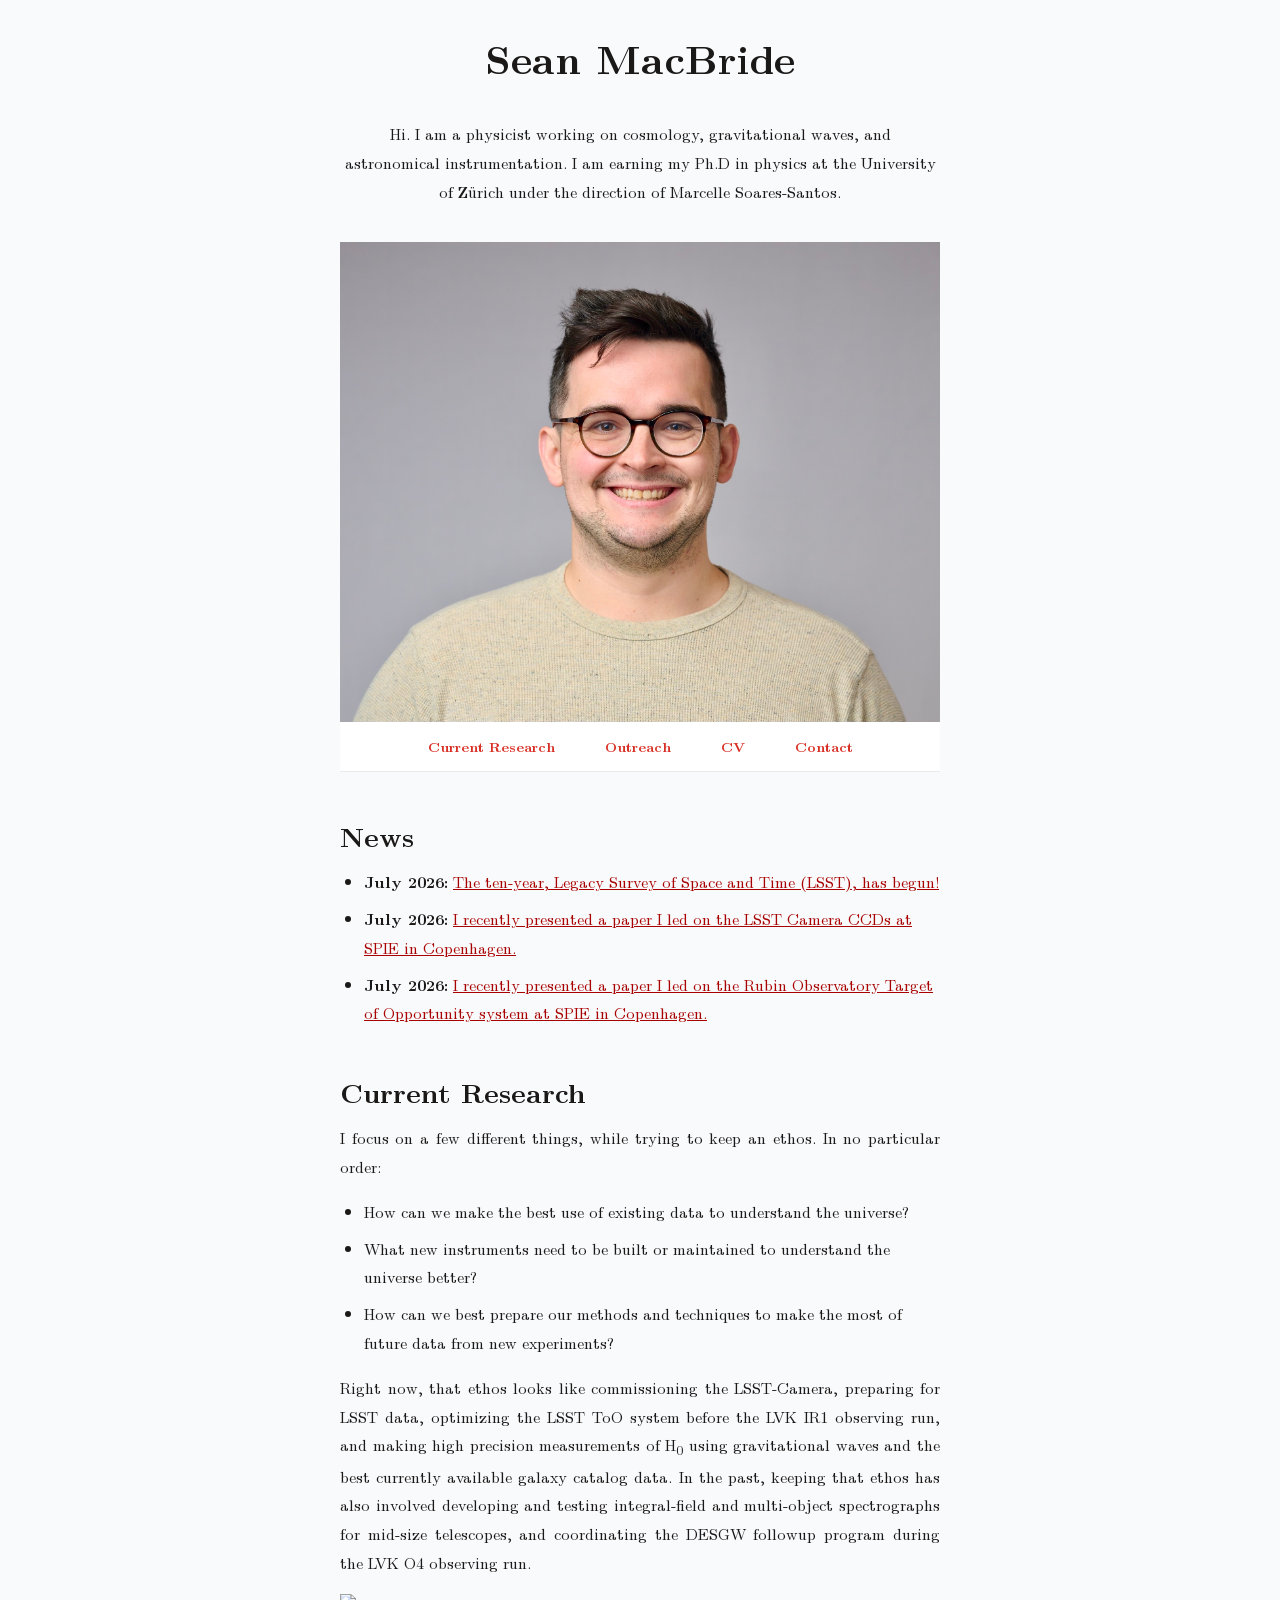
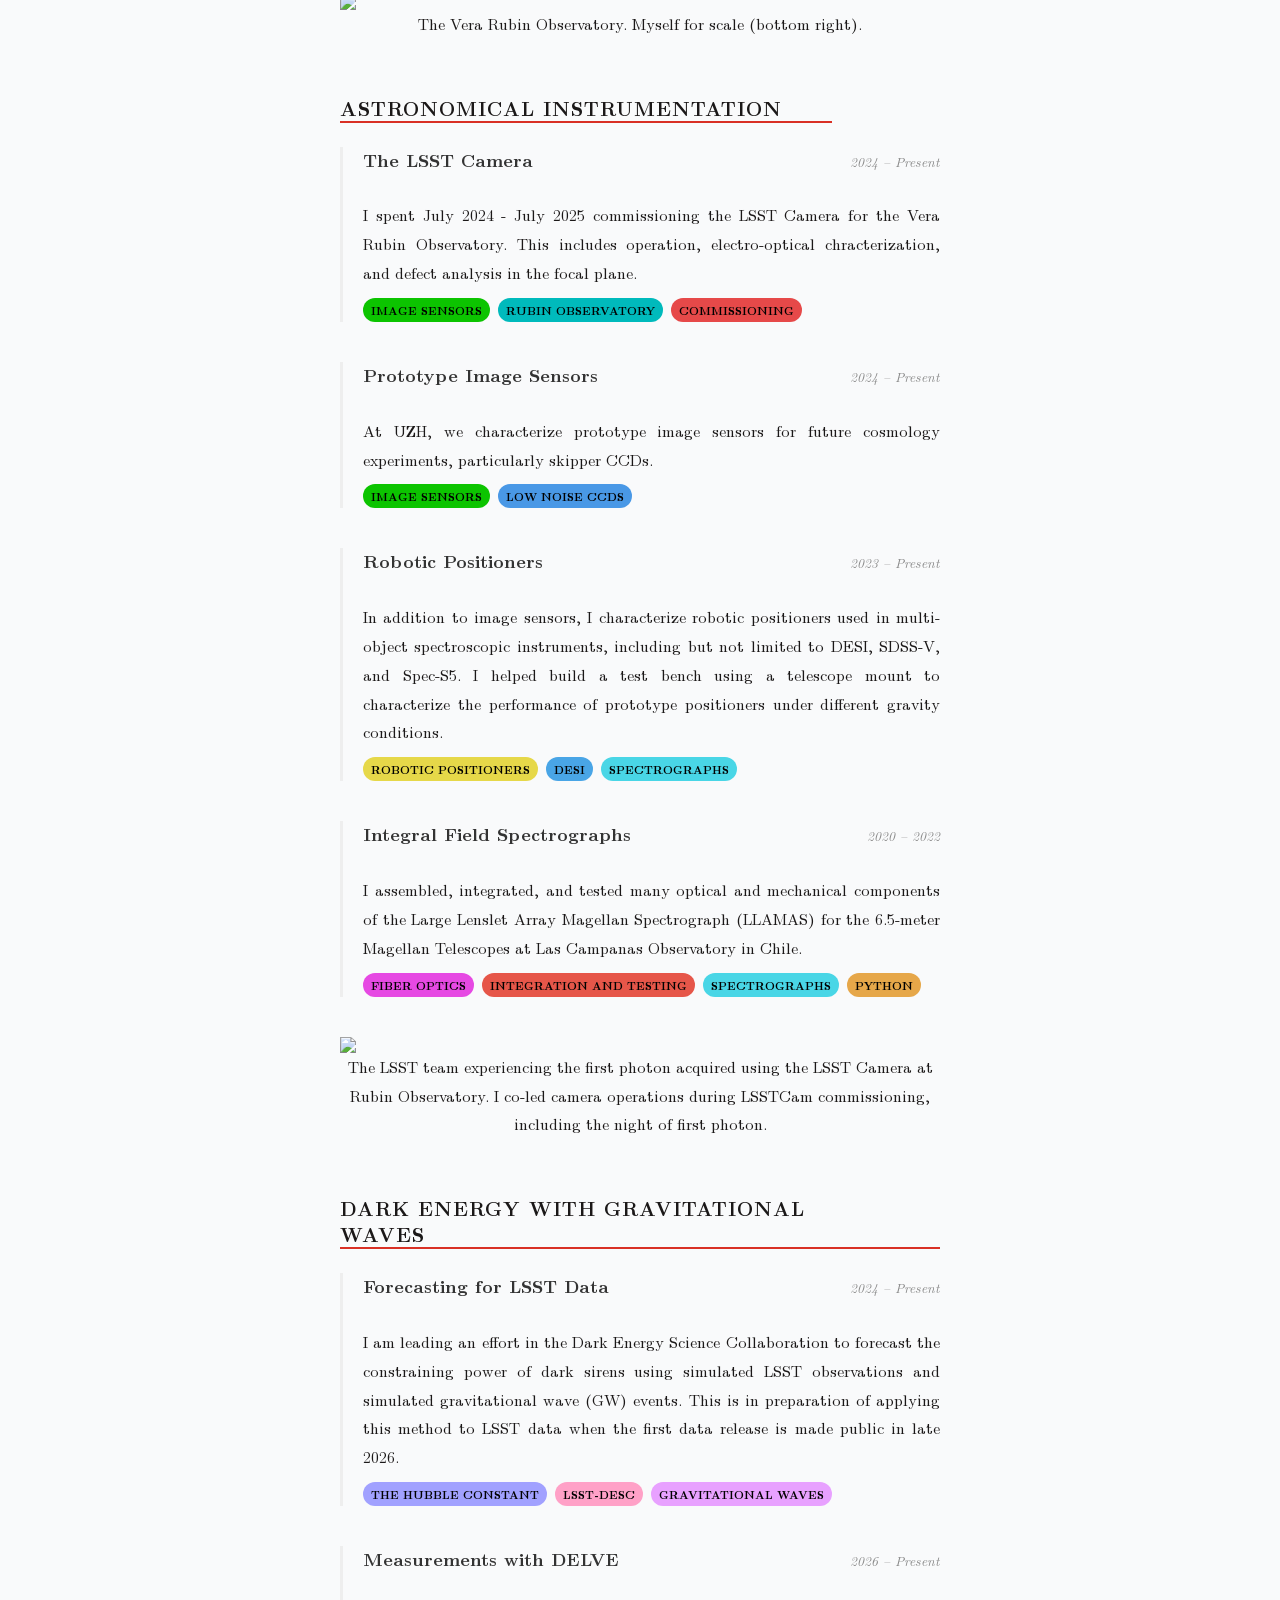
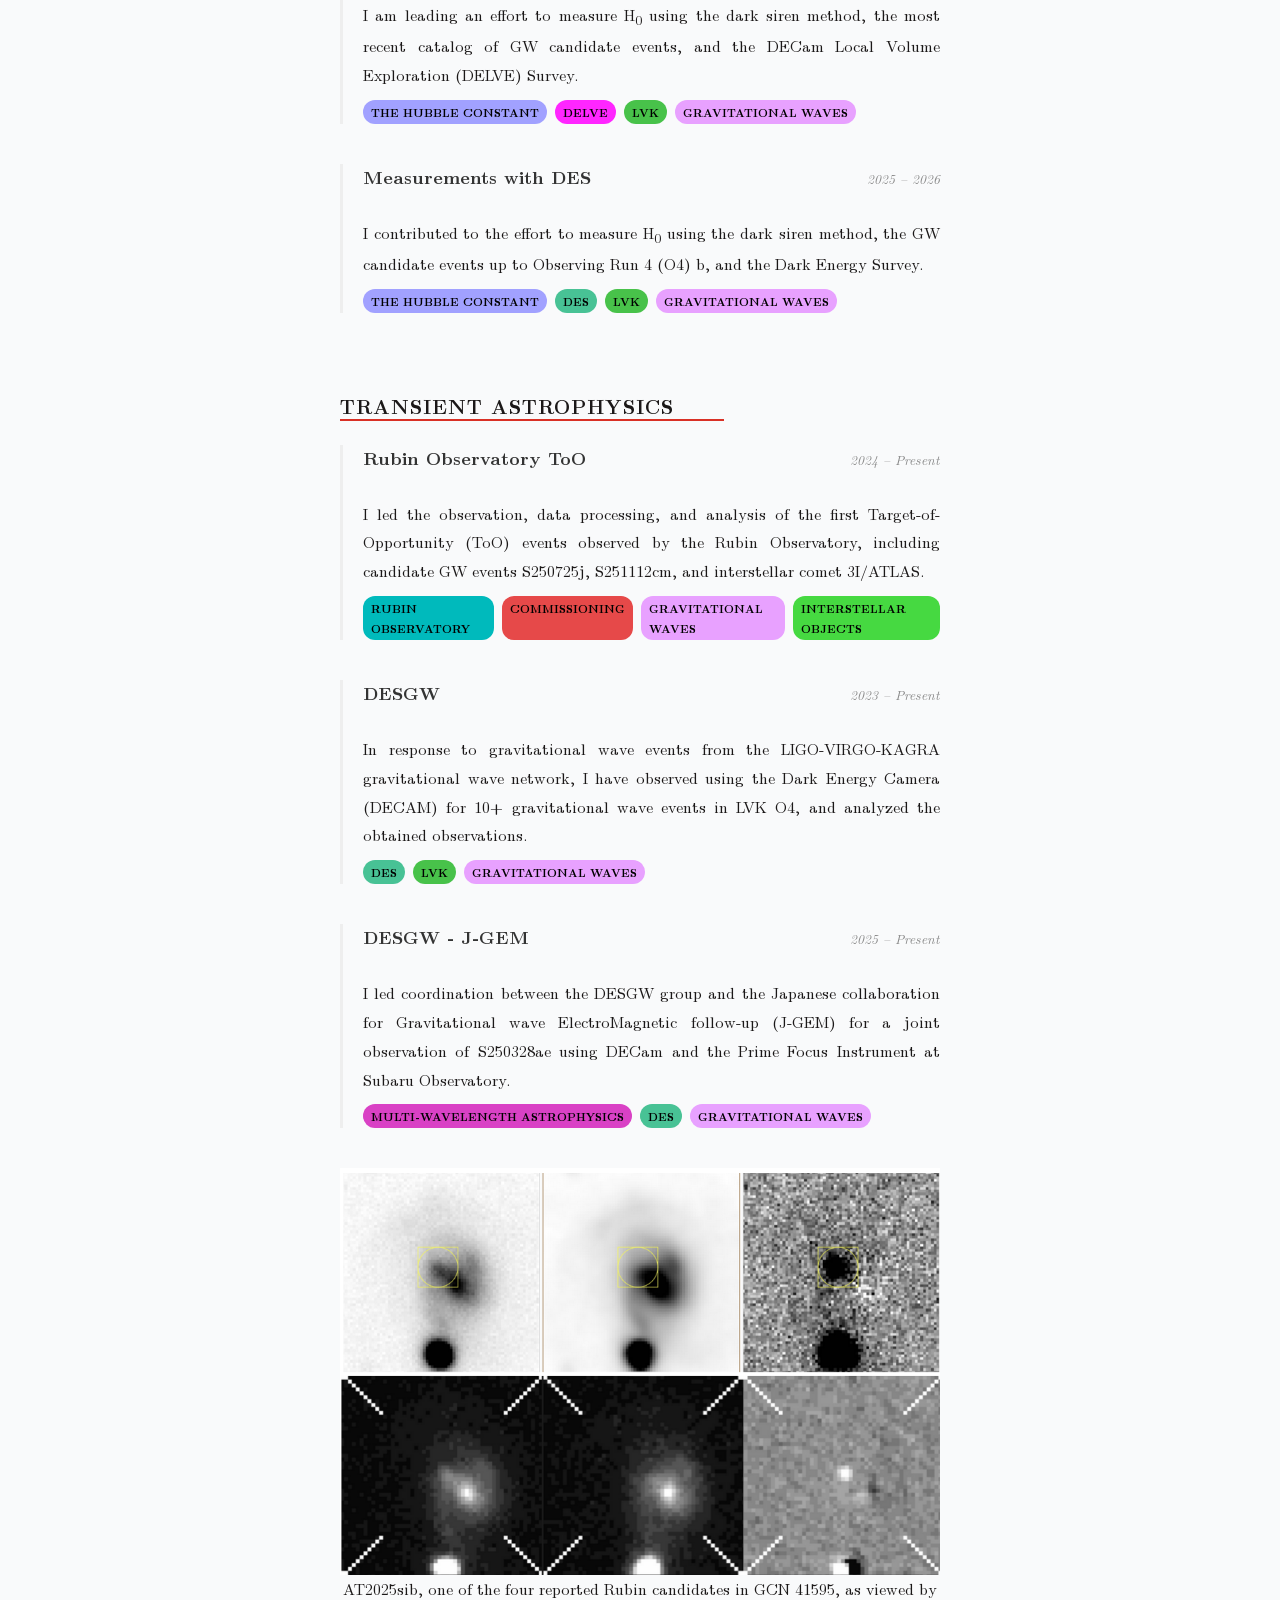
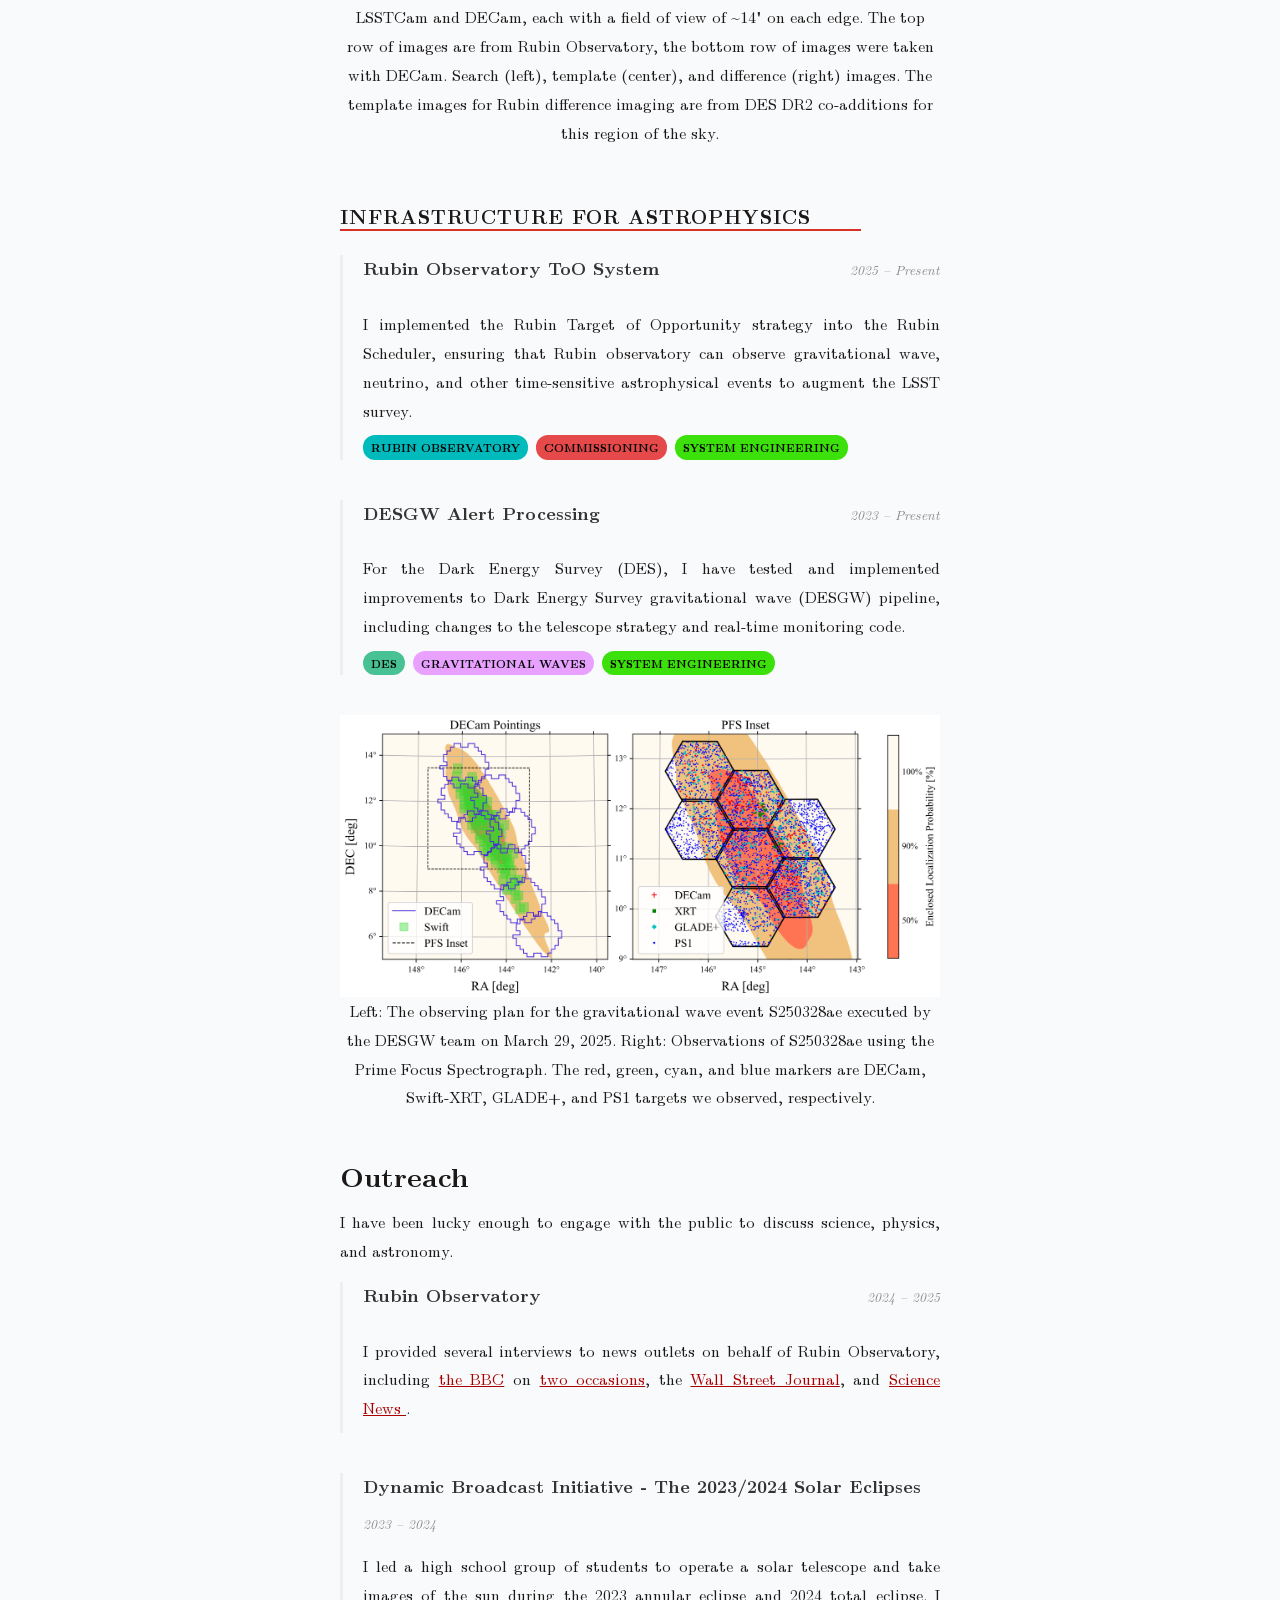
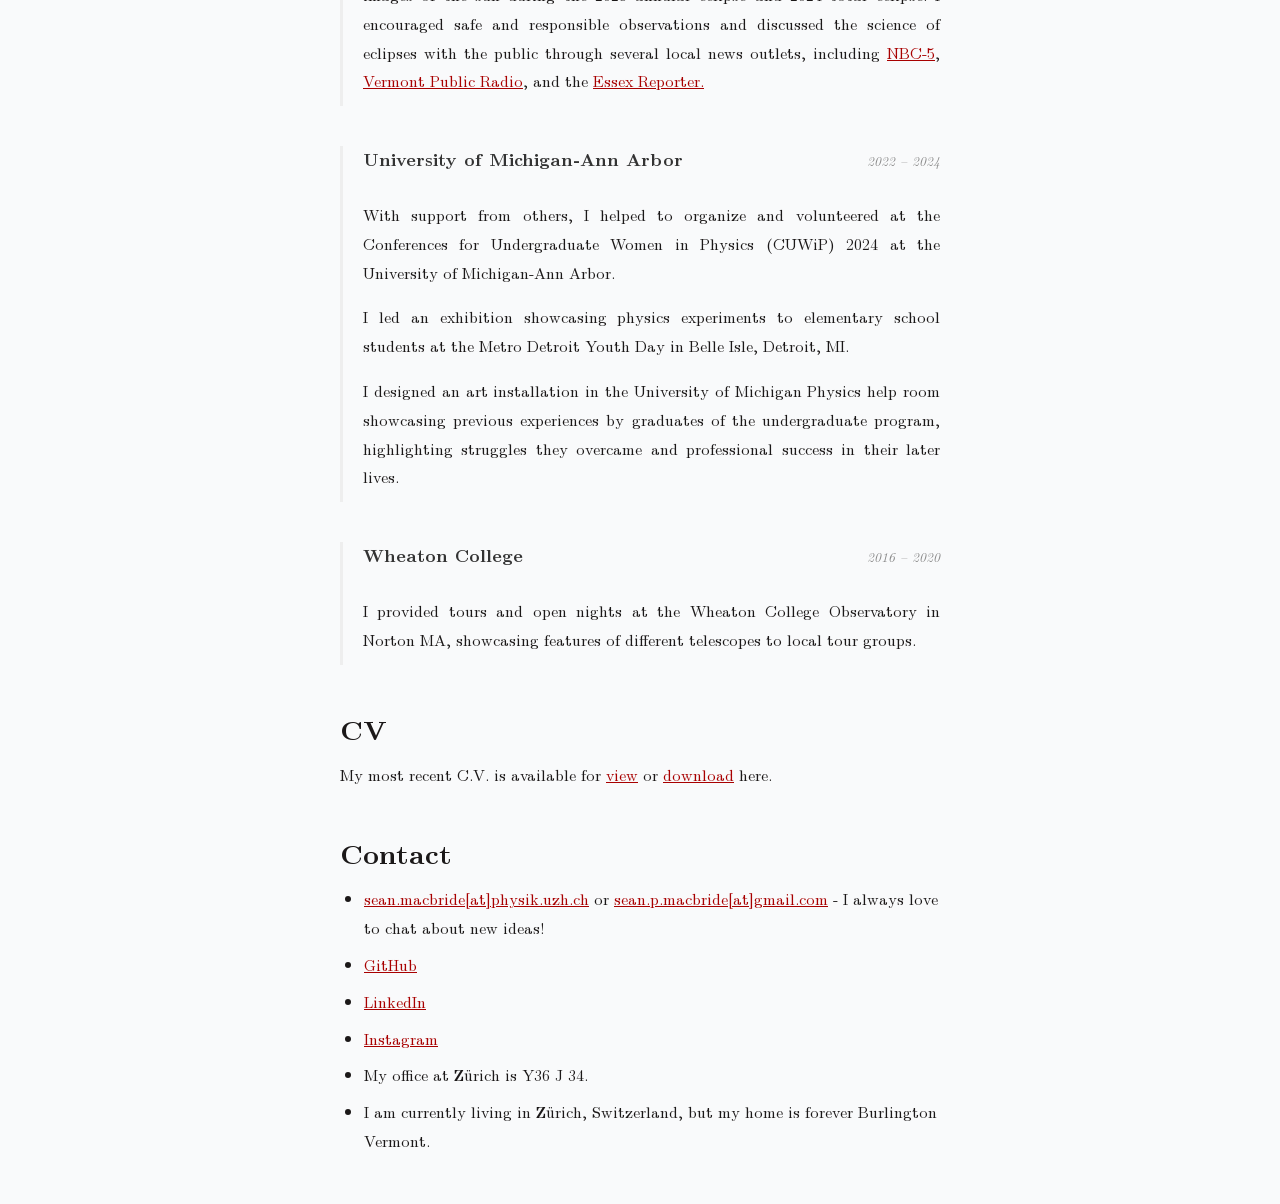
==== commit 6c310fe1: "Update index.html" ====
--- a/index.html
+++ b/index.html
@@ -303,8 +303,8 @@
 
 <div style="text-align:center">
 	<figure>
-    <img style="width: 100%;max-height: 100%" src="images/S250328ae_DESGW_obsplan.jpg"></img>
-	    <figcaption>The observing plan for the gravitational wave event S250328ae executed by the DESGW team on March 29, 2025.</figcaption>
+    <img style="width: 100%;max-height: 100%" src="images/image.png"></img>
+	    <figcaption>Left: The observing plan for the gravitational wave event S250328ae executed by the DESGW team on March 29, 2025. Right: Observations of S250328ae using the Prime Focus Spectrograph. The red, green, cyan, and blue markers are DECam, Swift-XRT, GLADE+, and PS1 targets we observed, respectively.</figcaption>
   </figure></div>
 		
 <h2 id="Outreach">Outreach</h2>
@@ -368,7 +368,7 @@
 </section>
 
       <h2 id="CV">CV</h2>
-      <p>My most recent C.V. is available for <a href="https://github.com/seanmacb/CV/blob/master/Abridged/cv_4.pdf">view</a> or <a href="https://github.com/seanmacb/CV/raw/master/Abridged/cv_4.pdf" class="active">download</a> here.</p>
+      <p>My most recent C.V. is available for <a href="https://github.com/seanmacb/CV/blob/master/new_cv/cv_4.pdf">view</a> or <a href="https://github.com/seanmacb/CV/raw/master/new_cv/cv_4.pdf" class="active">download</a> here.</p>
 
       <h2 id="Contact">Contact</h2>
 
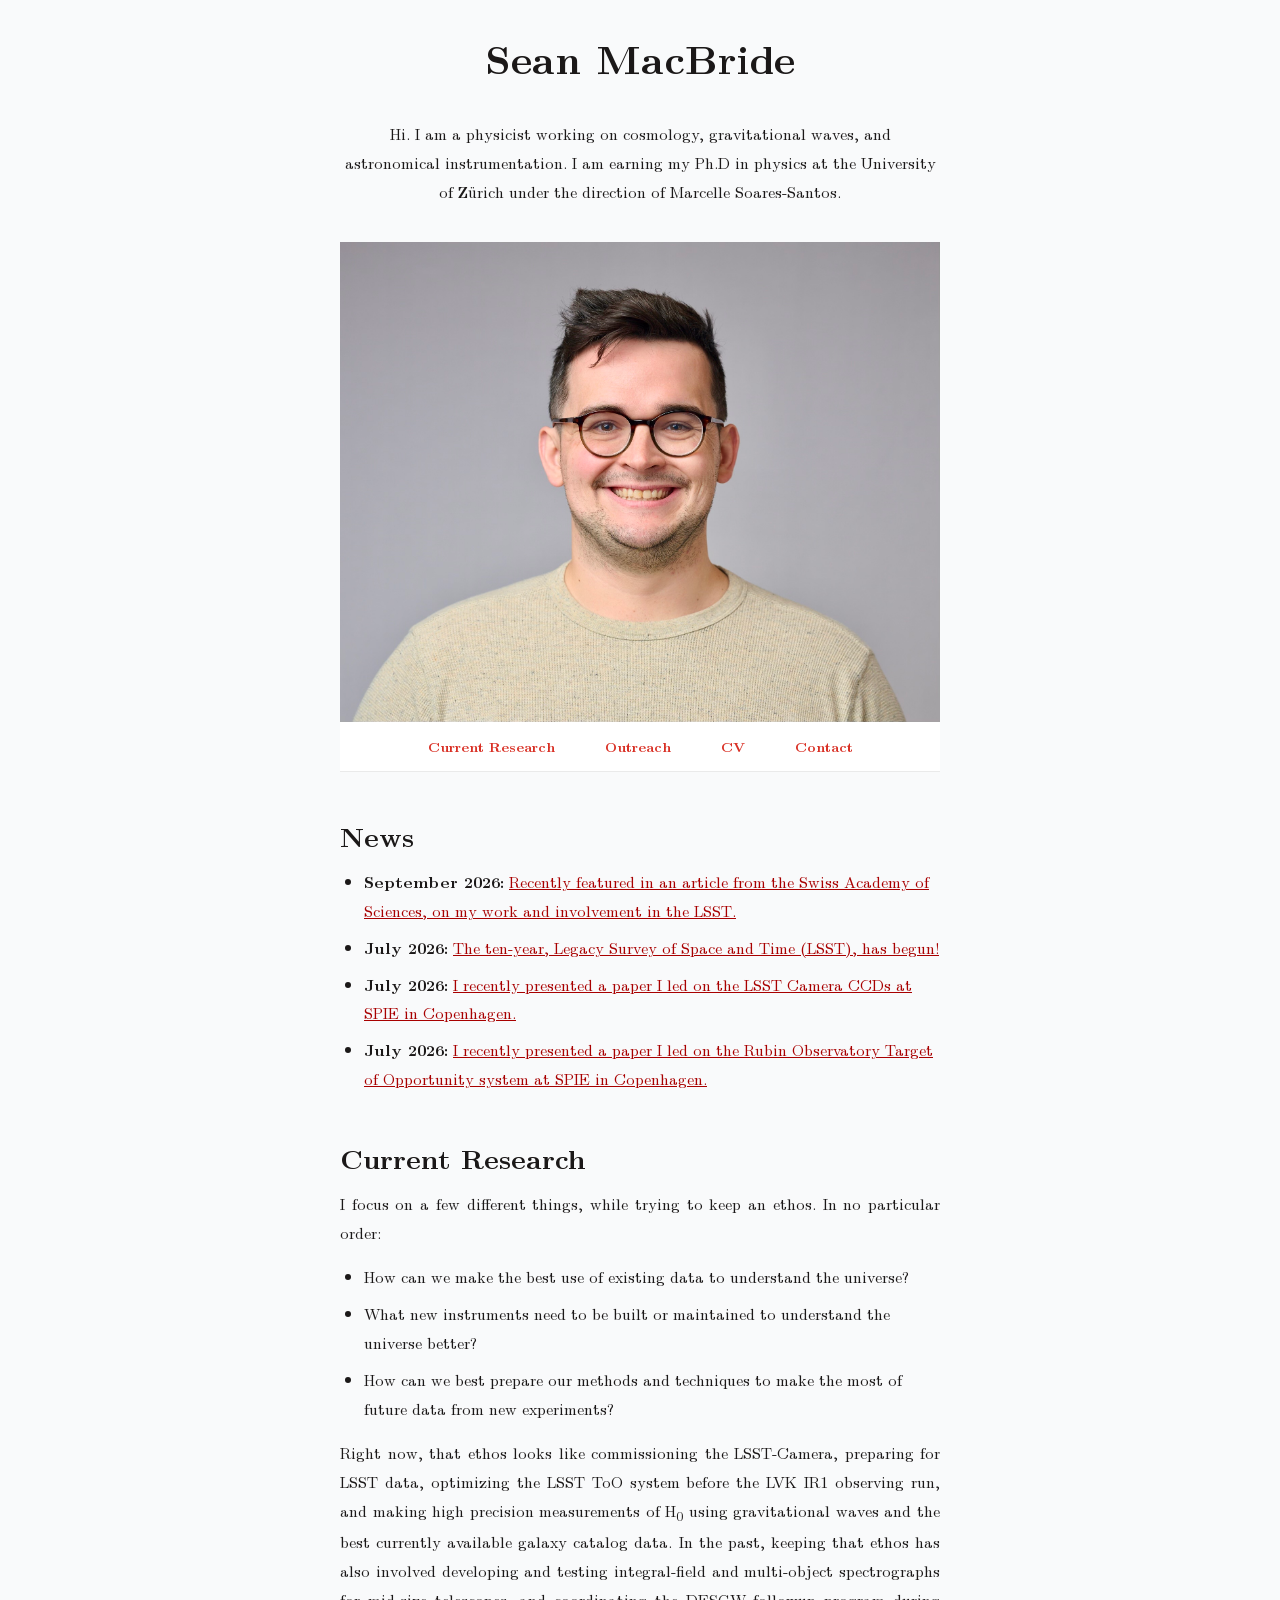
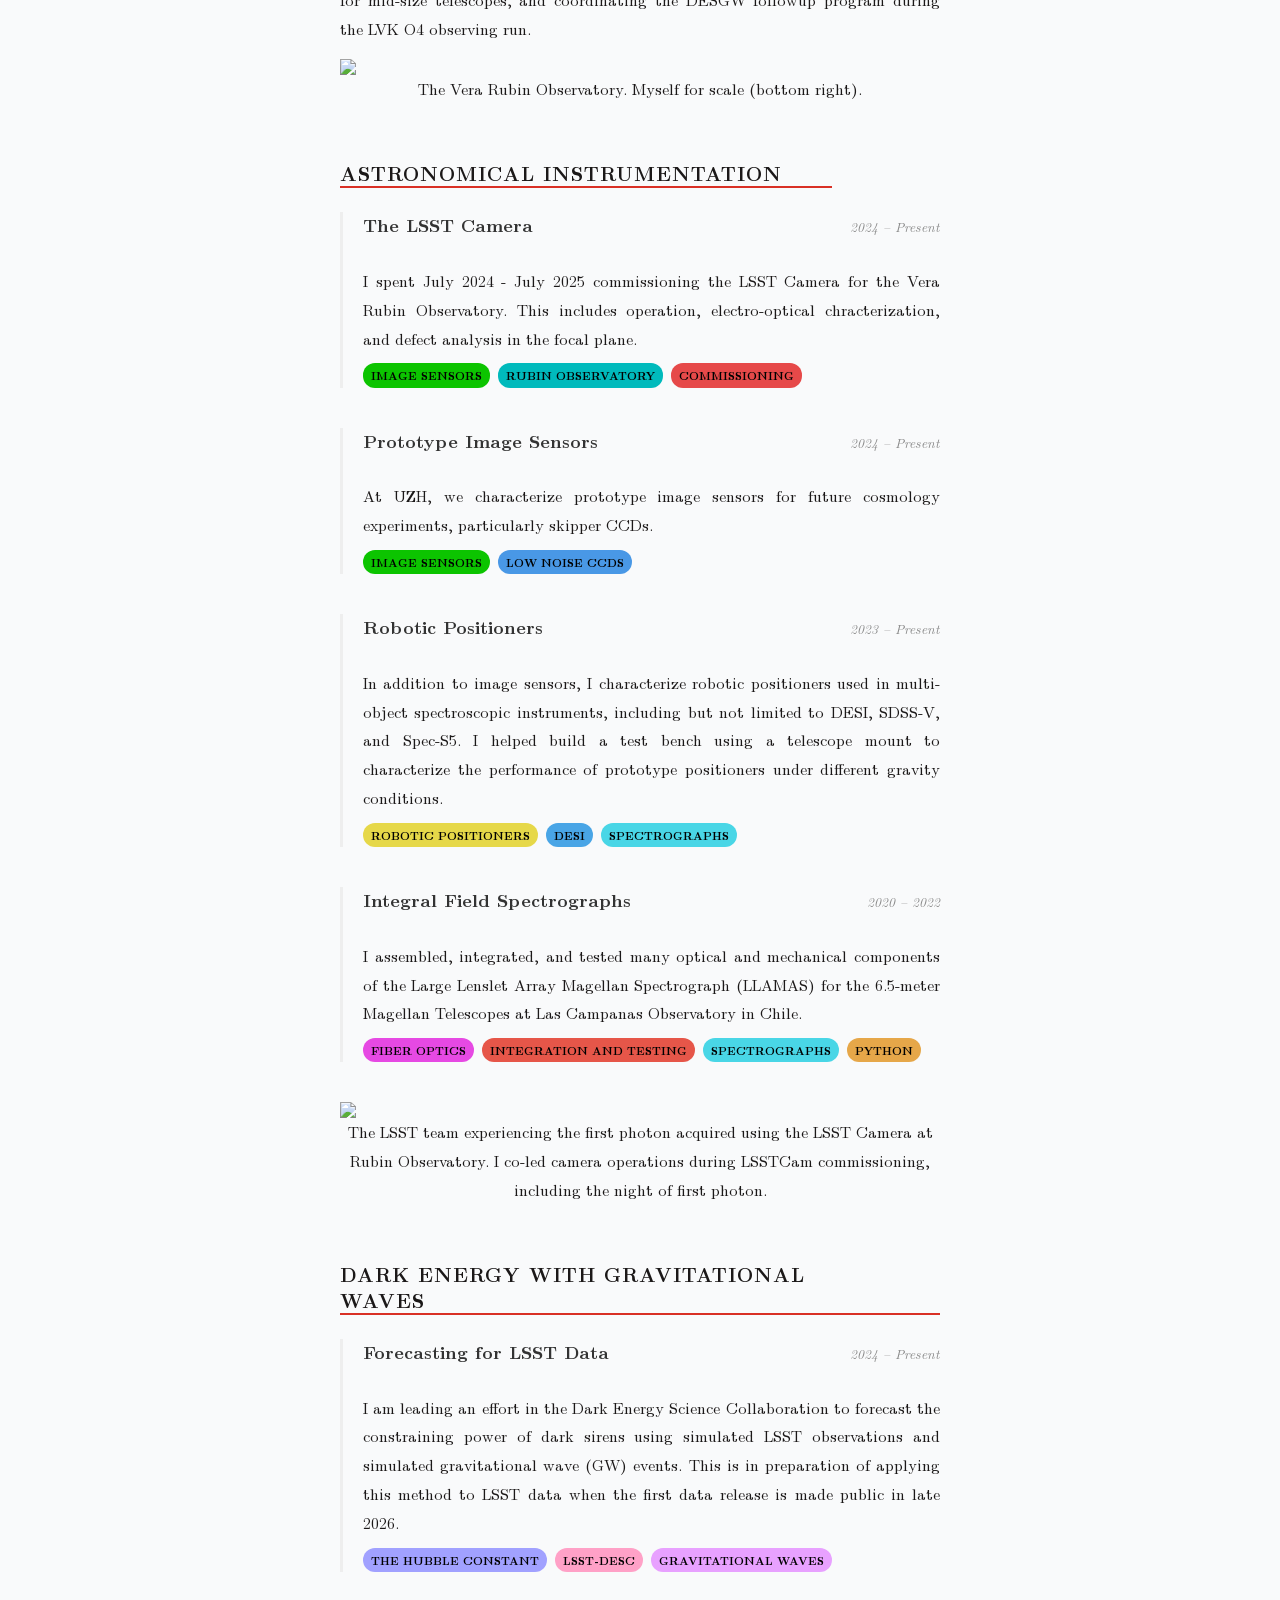
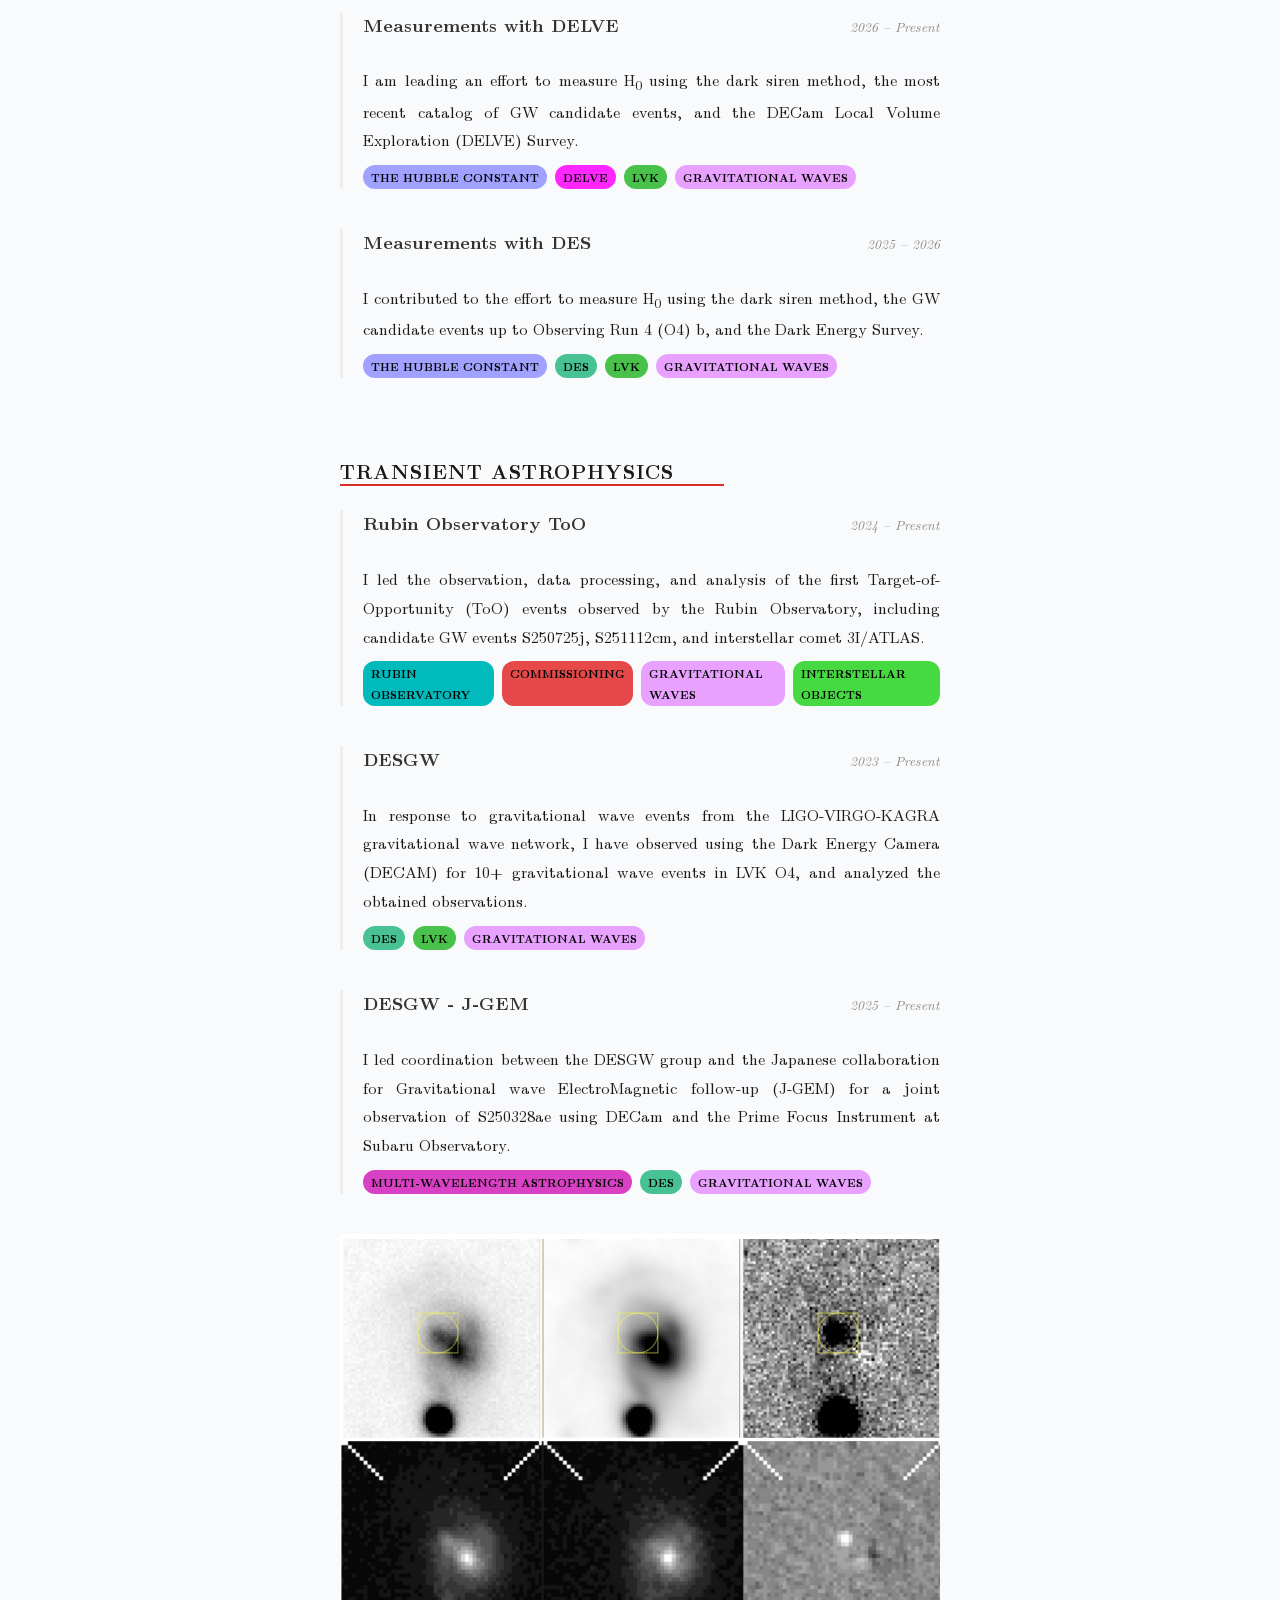
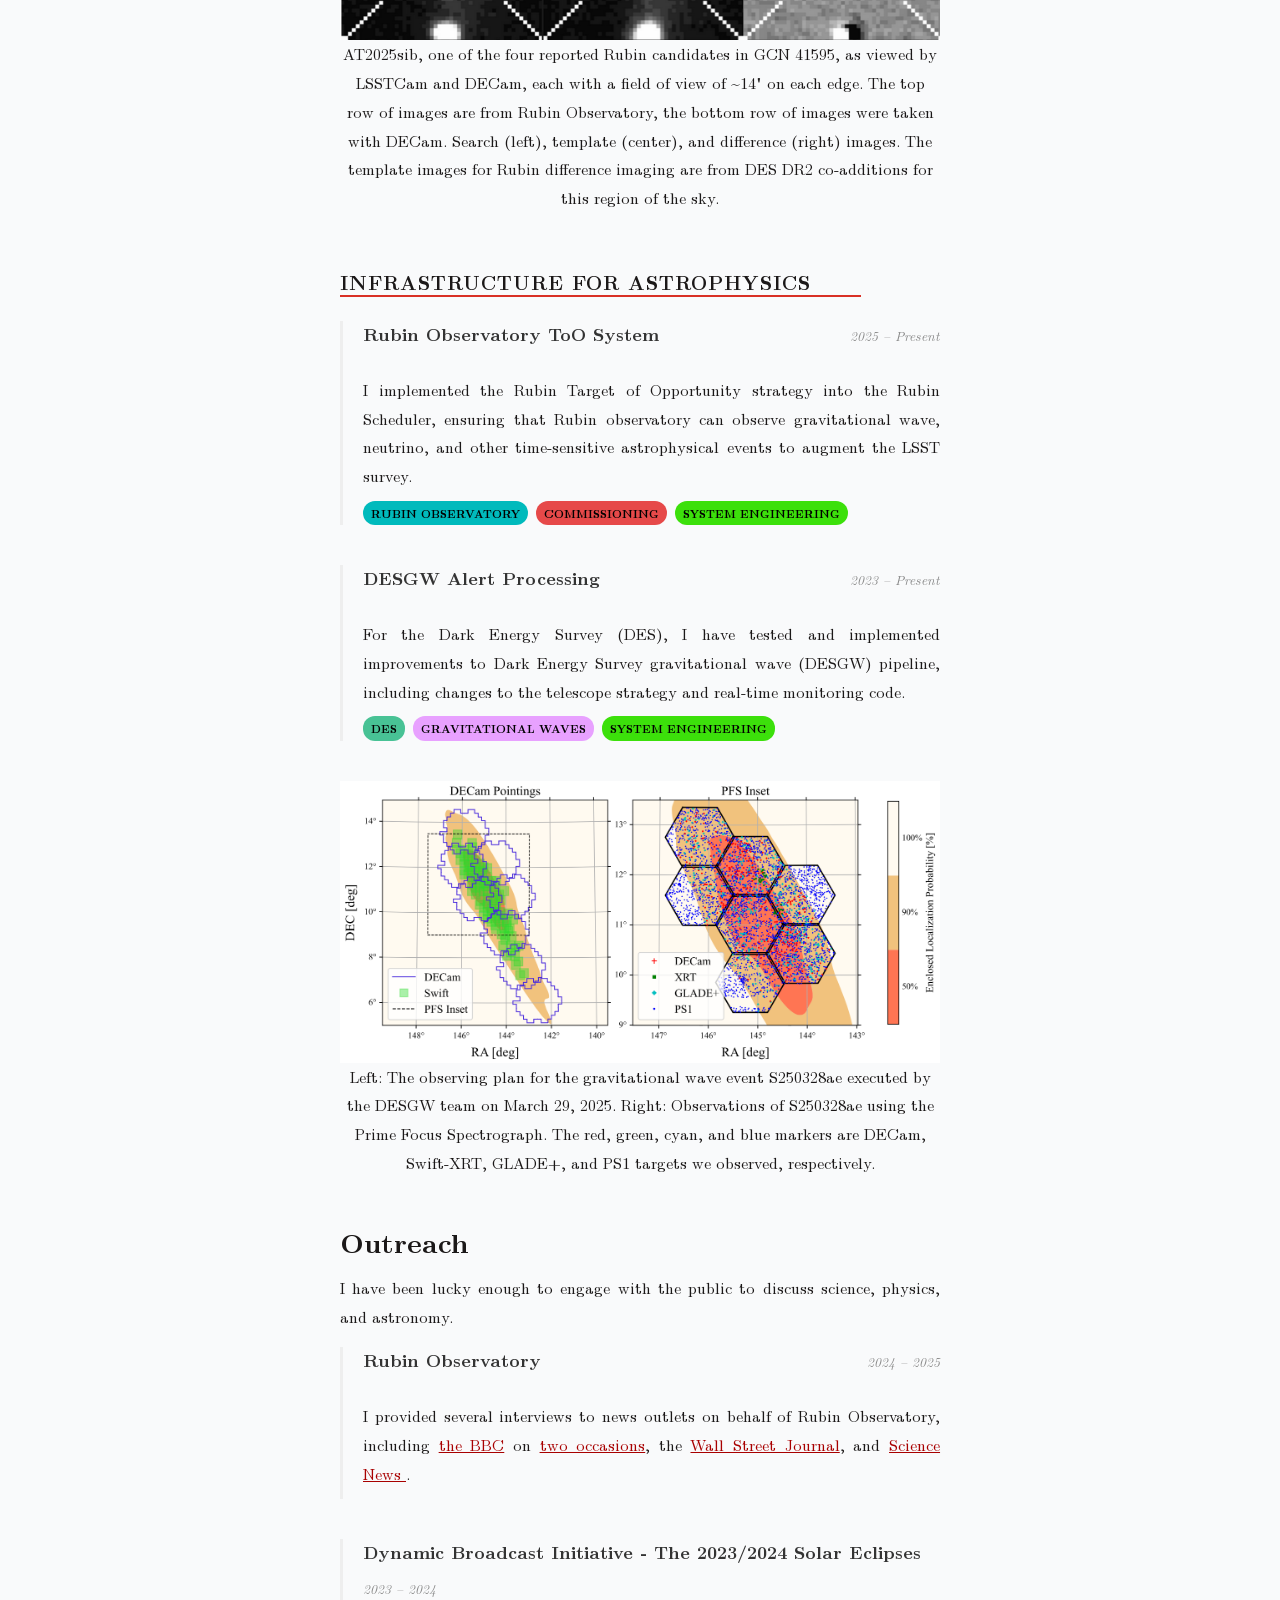
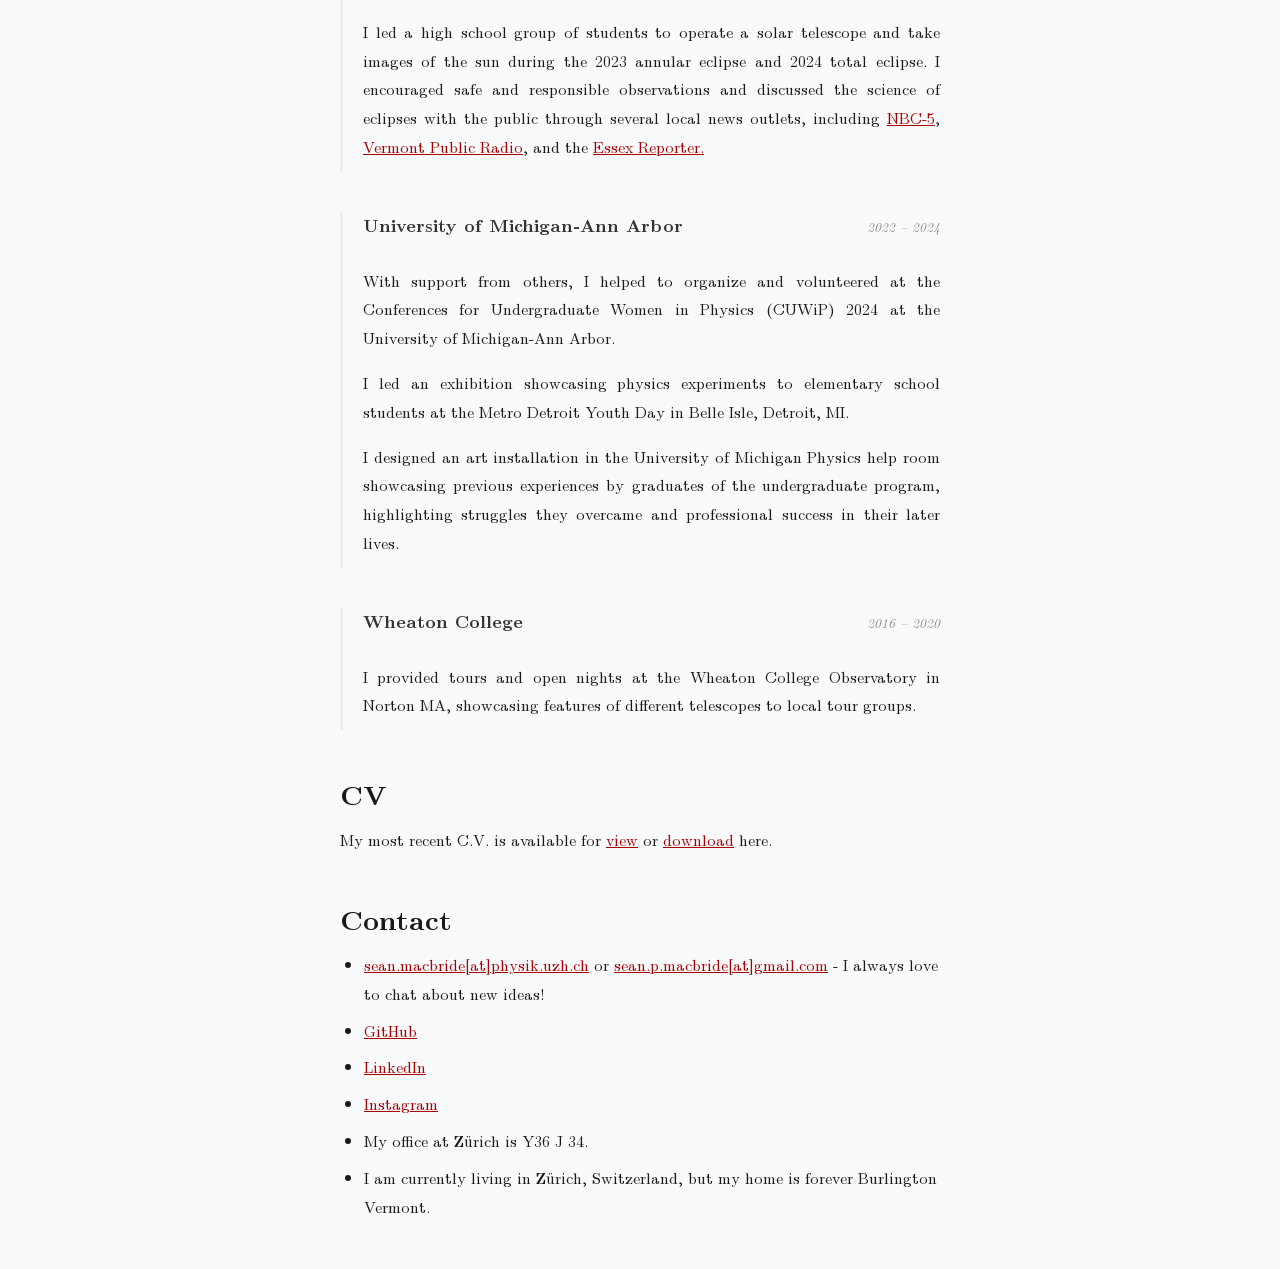
==== commit 7271deac: "Update index.html" ====
--- a/index.html
+++ b/index.html
@@ -85,6 +85,7 @@
 
 <h2 id="news">News</h2>
 <ul>
+  <li><strong>September 2026:</strong> <a href="https://chipp.ch/en/uuid/i/fd999d5f-1485-5288-8d47-20c9cd94d5f9-Taking_the_world%E2%80%99s_most_exciting_survey_the_Legacy_Survey_of_Space_and_Time">Recently featured in an article from the Swiss Academy of Sciences, on my work and involvement in the LSST. </a></li>
   <li><strong>July 2026:</strong> <a href="https://www6.slac.stanford.edu/news/2026-06-30-action-rubin-observatory-begins-capturing-greatest-cosmic-movie-ever-made">The ten-year, Legacy Survey of Space and Time (LSST), has begun! </a></li>
   <li><strong>July 2026:</strong> <a href="https://arxiv.org/abs/2606.31806">I recently presented a paper I led on the LSST Camera CCDs at SPIE in Copenhagen. </a></li>
   <li><strong>July 2026:</strong> <a href="https://arxiv.org/abs/2607.00217">I recently presented a paper I led on the Rubin Observatory Target of Opportunity system at SPIE in Copenhagen. </a></li>
@@ -368,7 +369,7 @@
 </section>
 
       <h2 id="CV">CV</h2>
-      <p>My most recent C.V. is available for <a href="https://github.com/seanmacb/CV/blob/master/new_cv/cv_4.pdf">view</a> or <a href="https://github.com/seanmacb/CV/raw/master/new_cv/cv_4.pdf" class="active">download</a> here.</p>
+      <p>My most recent C.V. is available for <a href="https://github.com/seanmacb/CV/blob/master/new_cv/cv_full.pdf">view</a> or <a href="https://github.com/seanmacb/CV/raw/master/new_cv/cv_full.pdf" class="active">download</a> here.</p>
 
       <h2 id="Contact">Contact</h2>
 
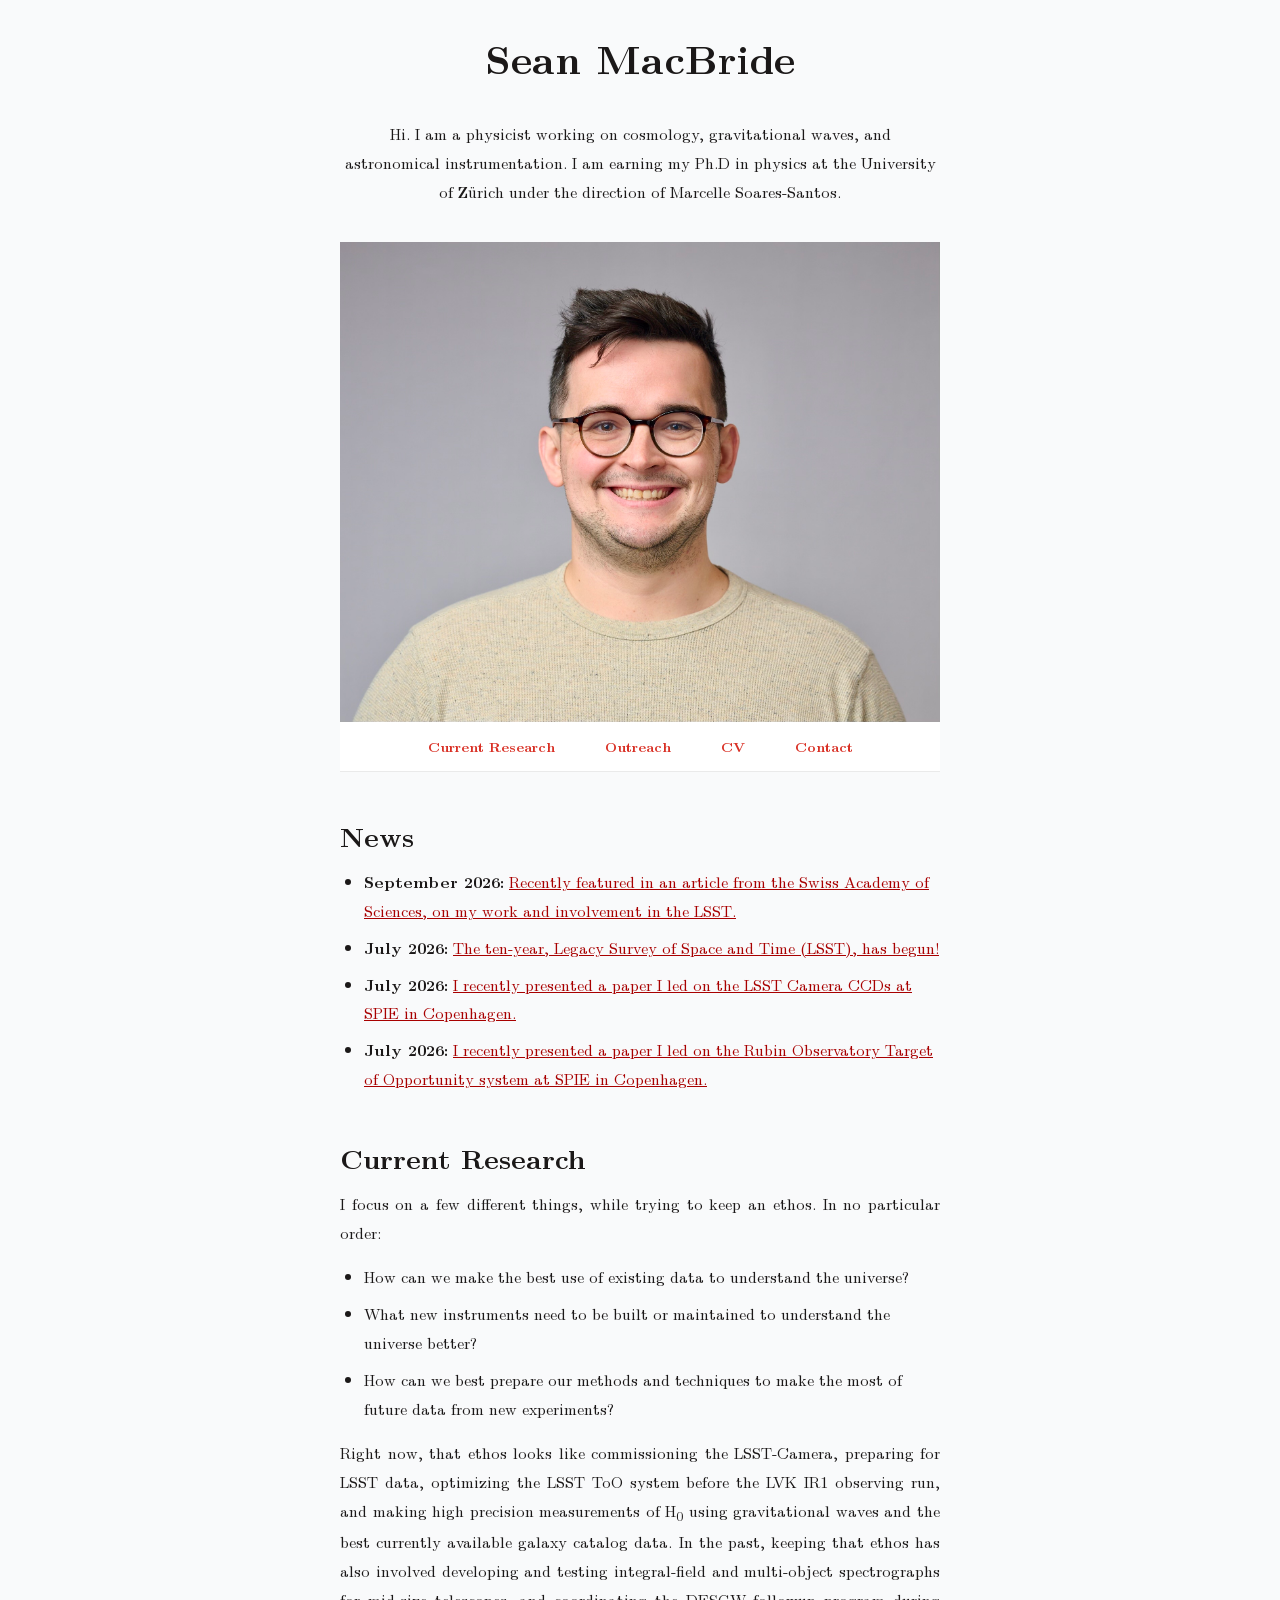
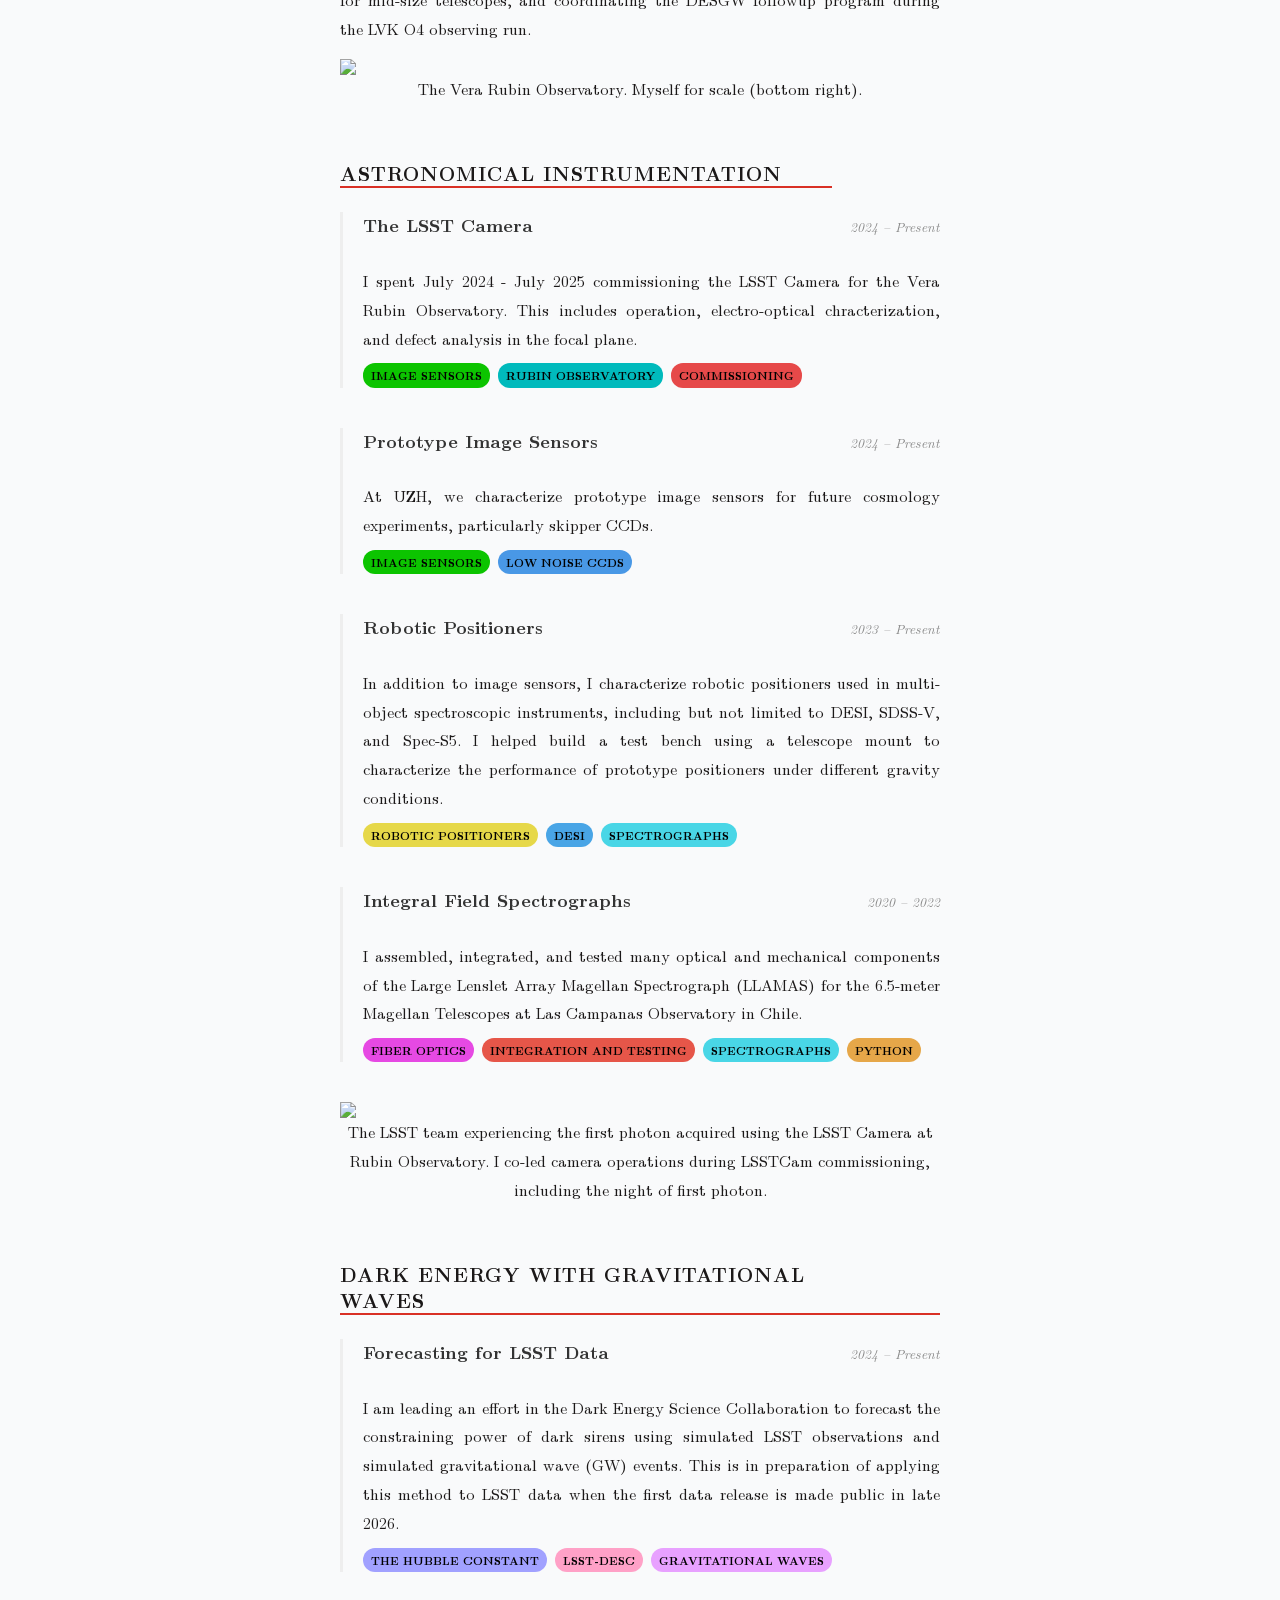
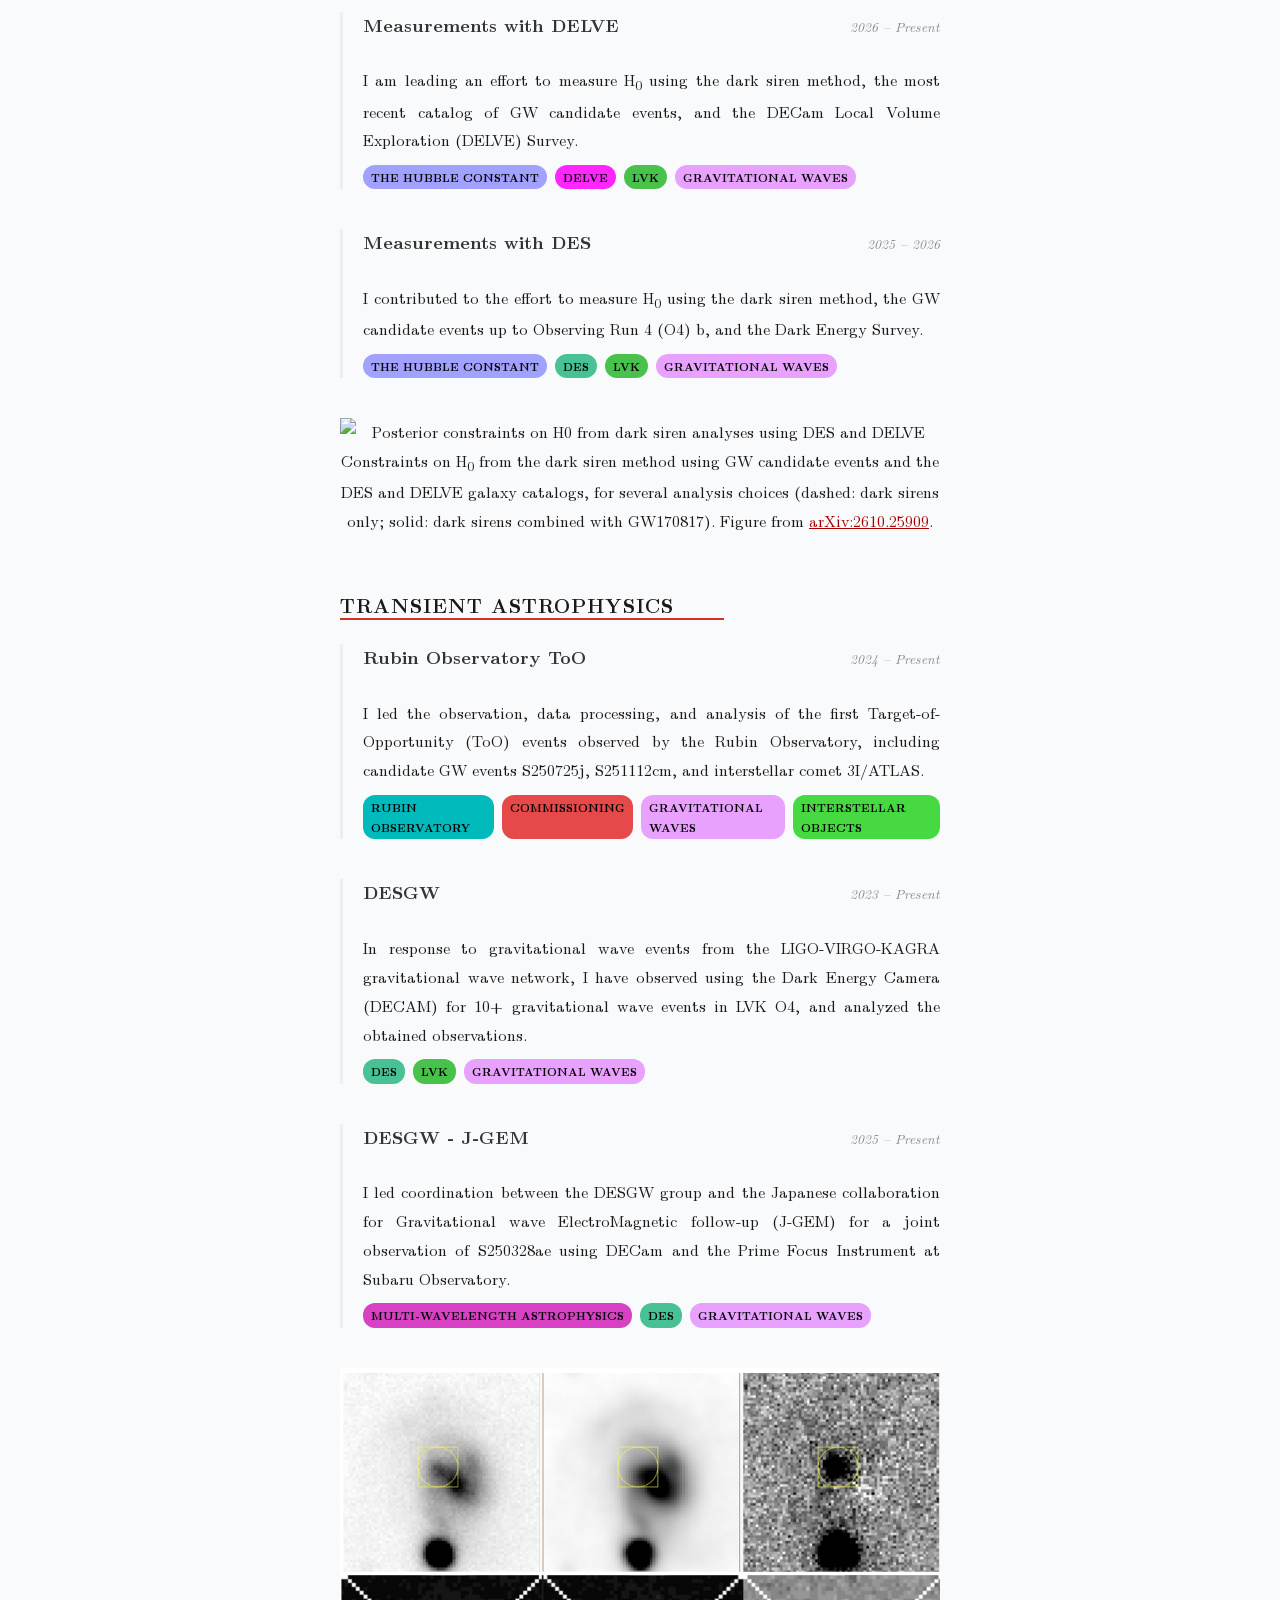
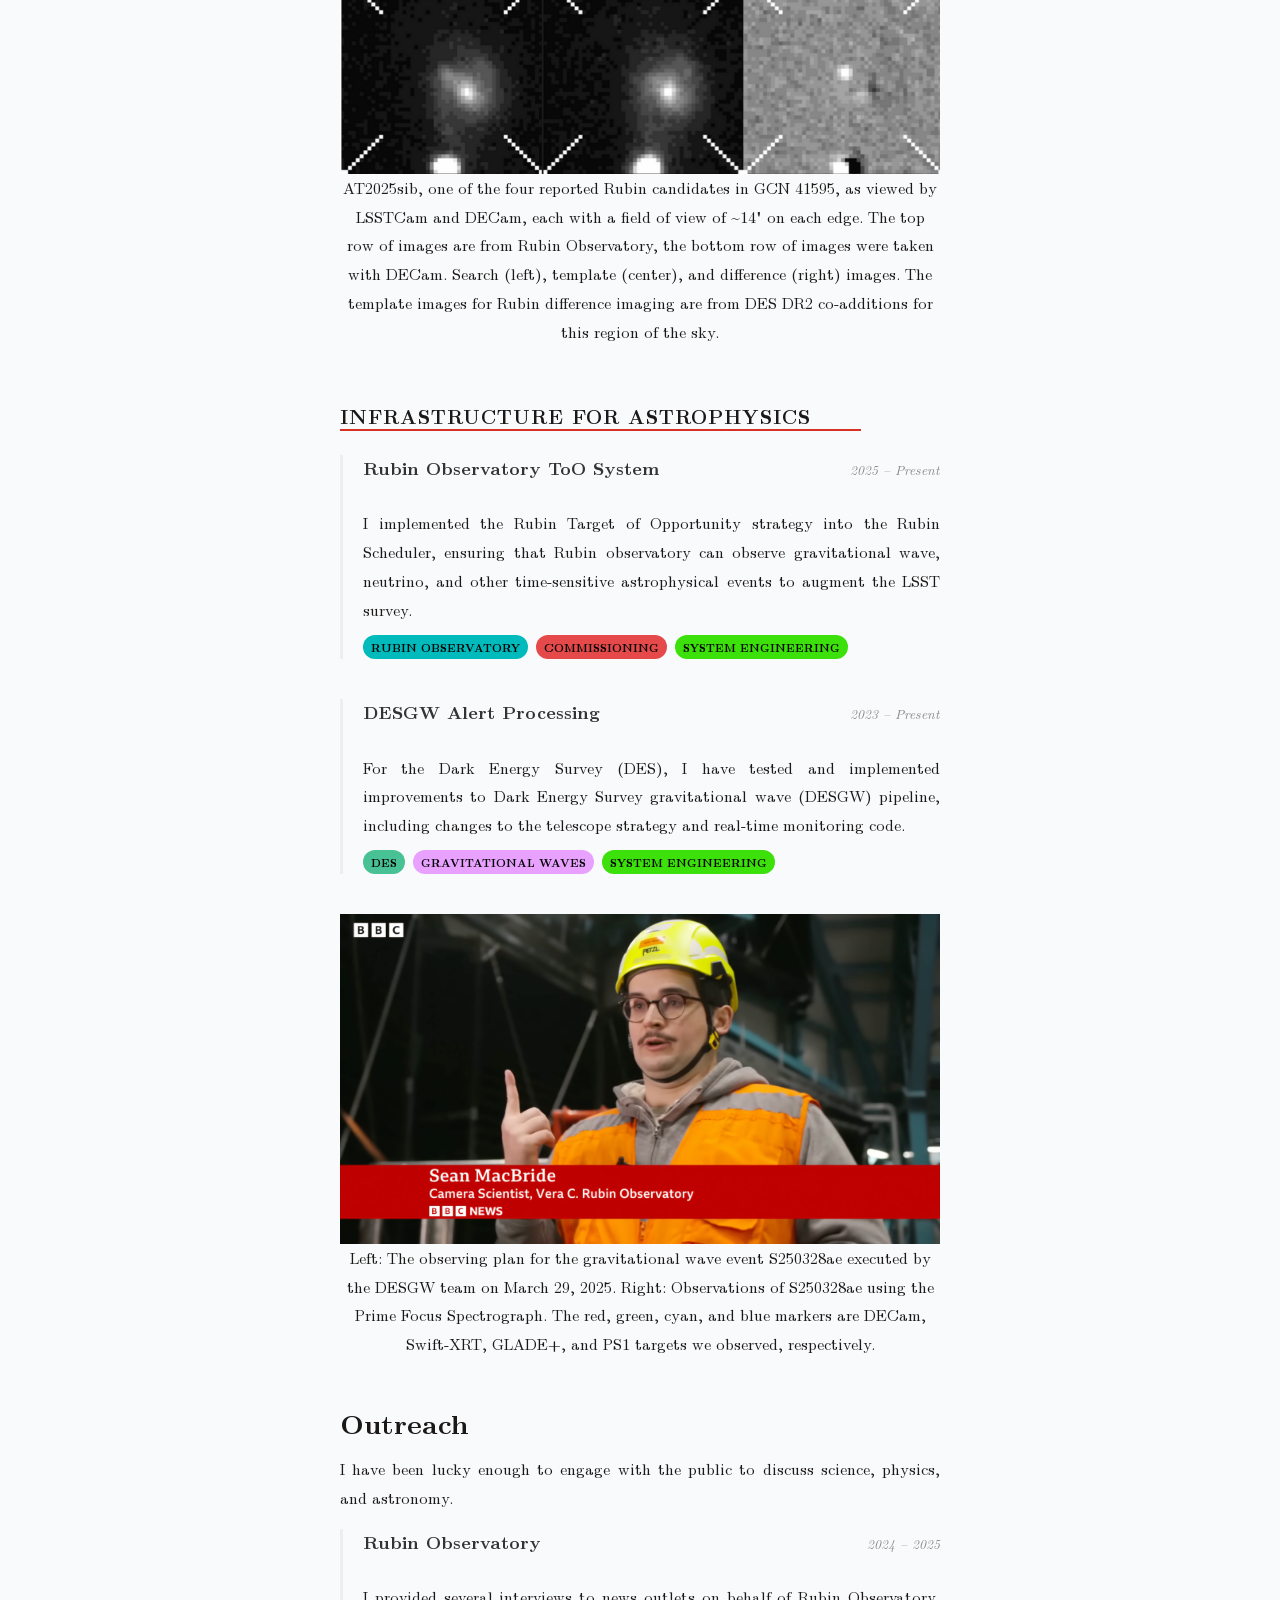
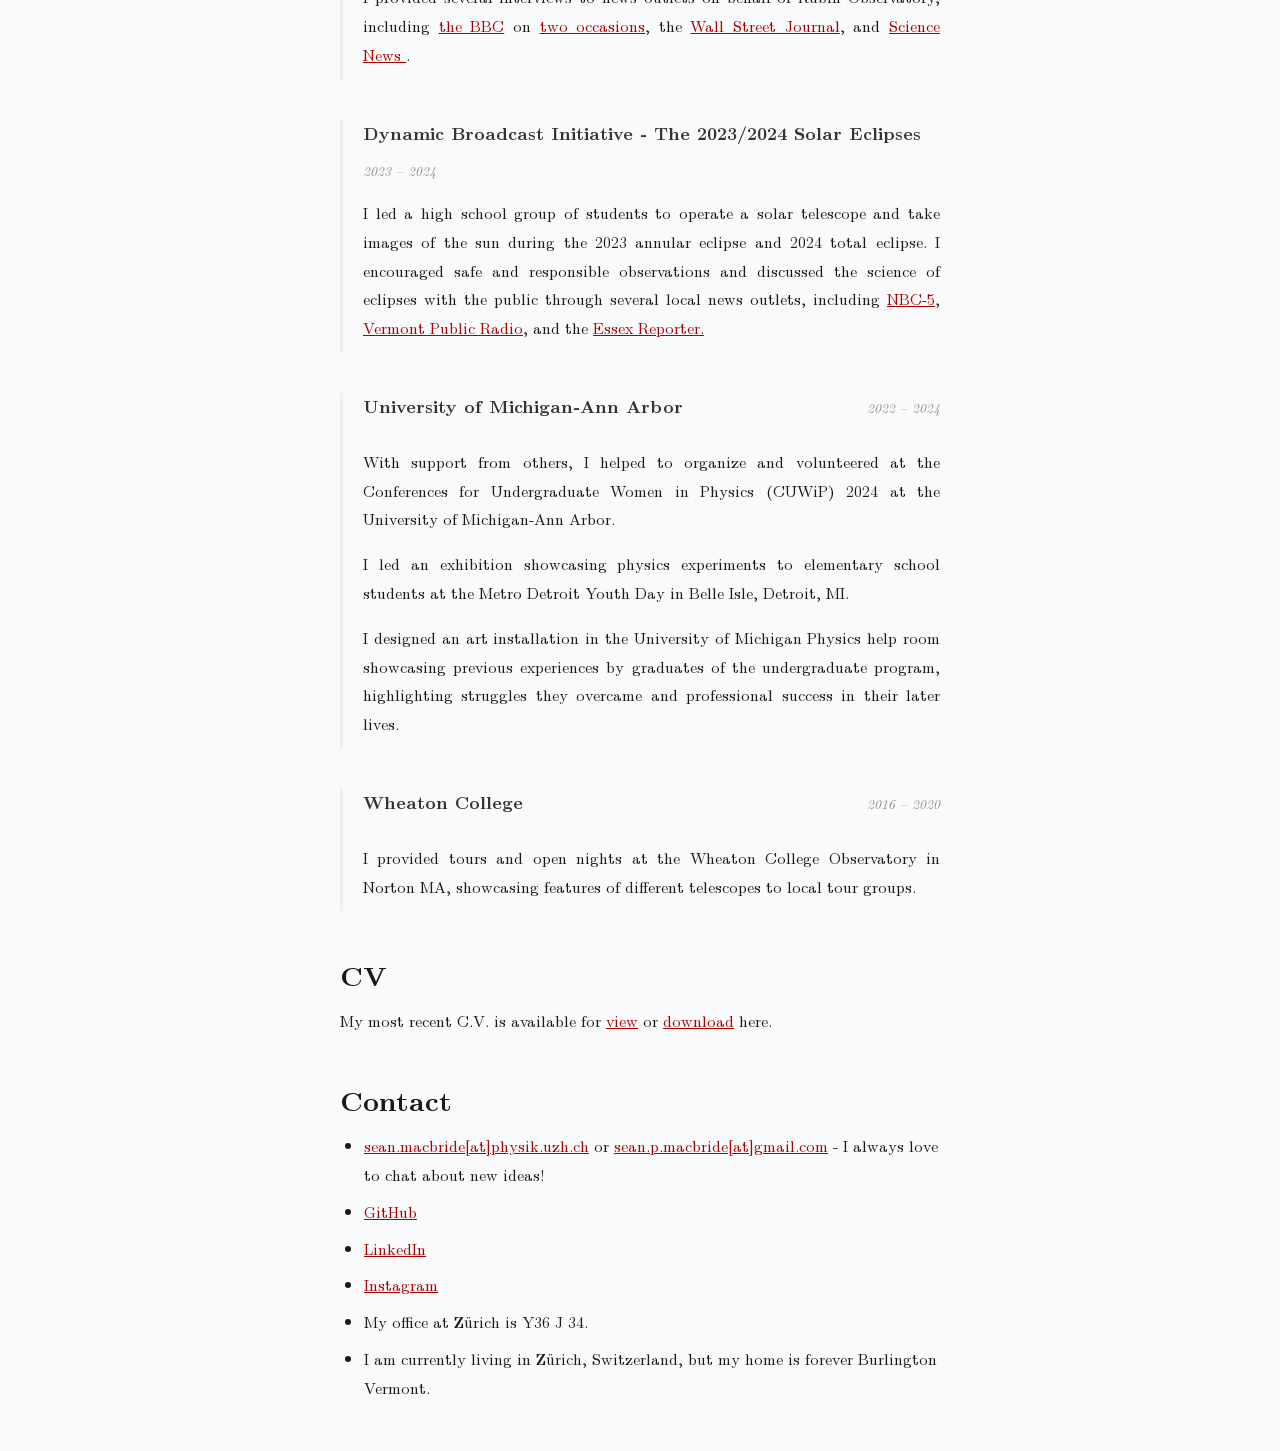
==== commit a3e5192c: "ADding DELVE posterior to webpage" ====
--- a/index.html
+++ b/index.html
@@ -217,7 +217,13 @@
   </div>
 	
 </section>			
-			<!-- cosmology picture  -->
+  <div style="text-align:center">
+    <figure>
+    <img style="width: 100%;max-height: 100%" src="images/Spectral_DES_DELVE_1Dposterior_compact-6.png" alt="Posterior constraints on H0 from dark siren analyses using DES and DELVE"></img>
+    <figcaption>Constraints on H<sub>0</sub> from the dark siren method using GW candidate events and the DES and DELVE galaxy catalogs, for several analysis choices (dashed: dark sirens only; solid: dark sirens combined with GW170817). Figure from <a href="https://arxiv.org/abs/2610.25909">arXiv:2610.25909</a>.</figcaption>
+    </figure>
+  </div>
+
 <section id="transients" class="theme-group">
   <h3 class="theme-heading">Transient Astrophysics</h3>
   
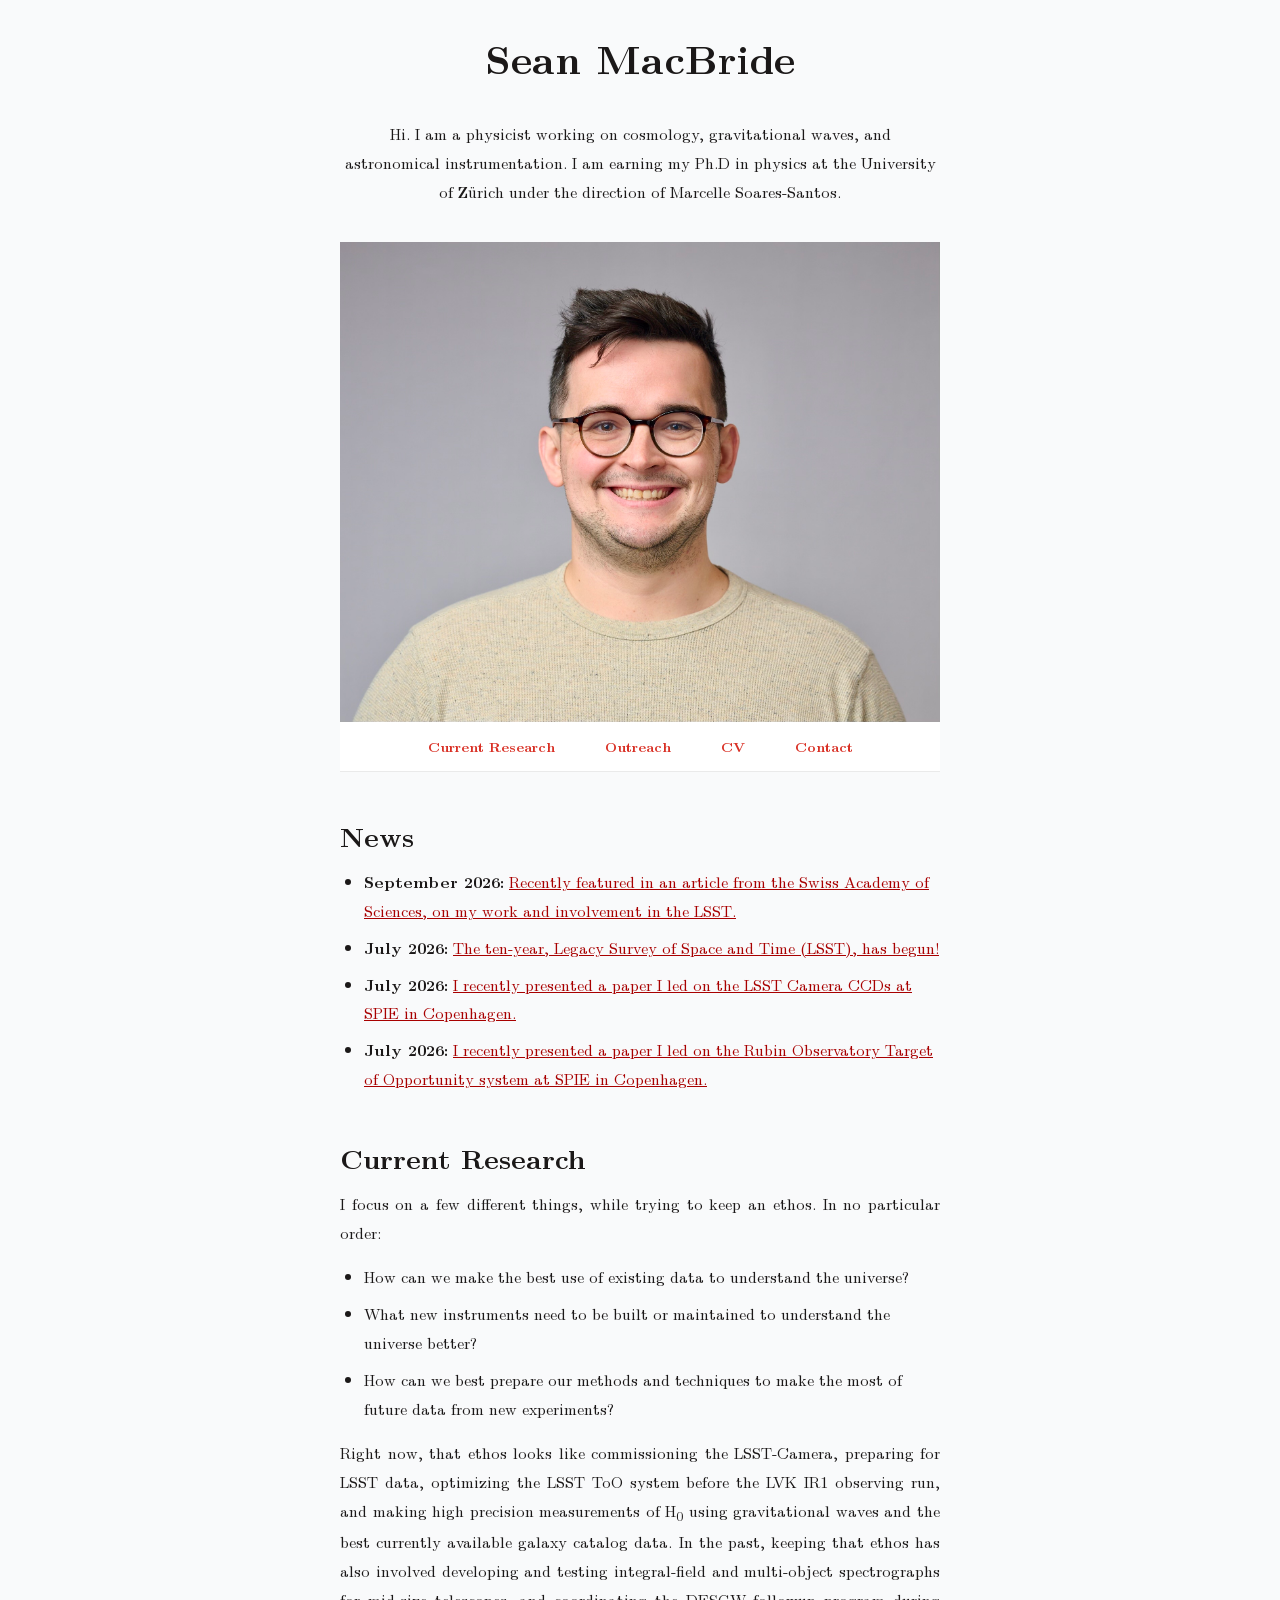
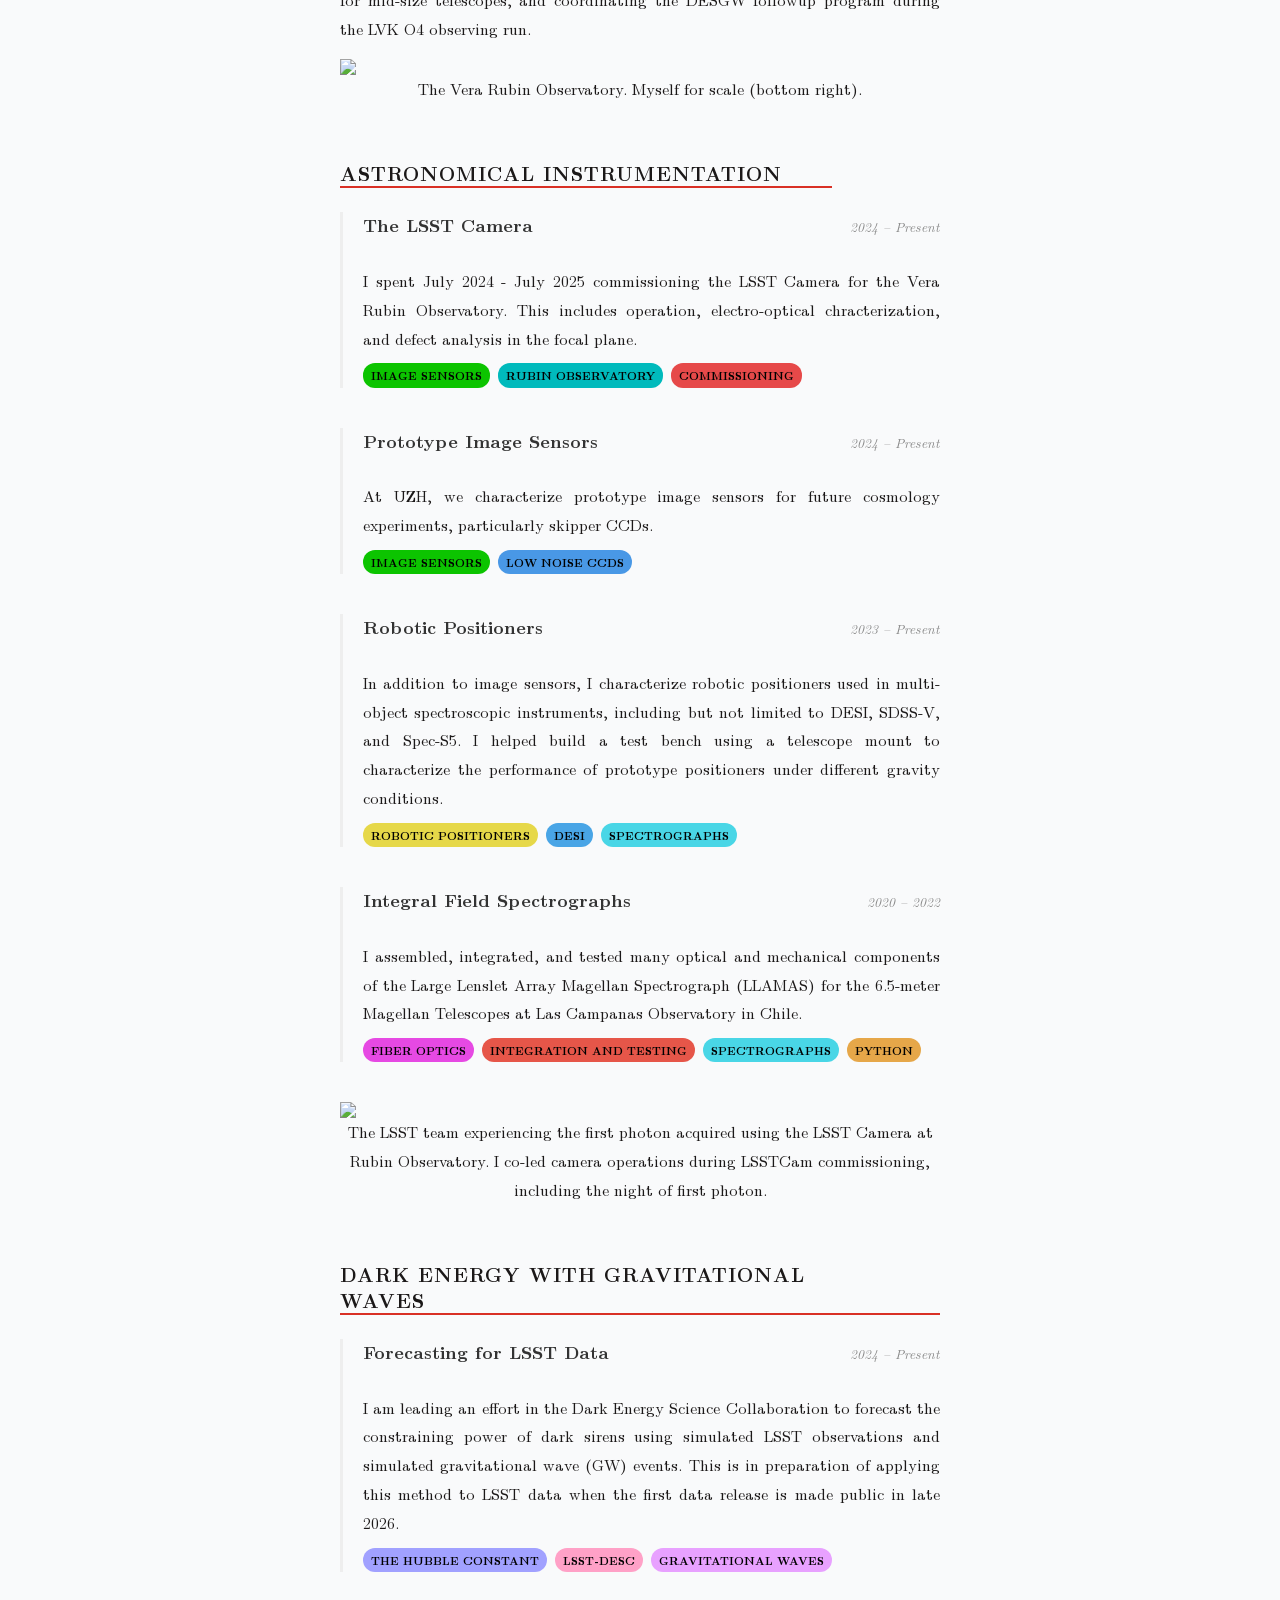
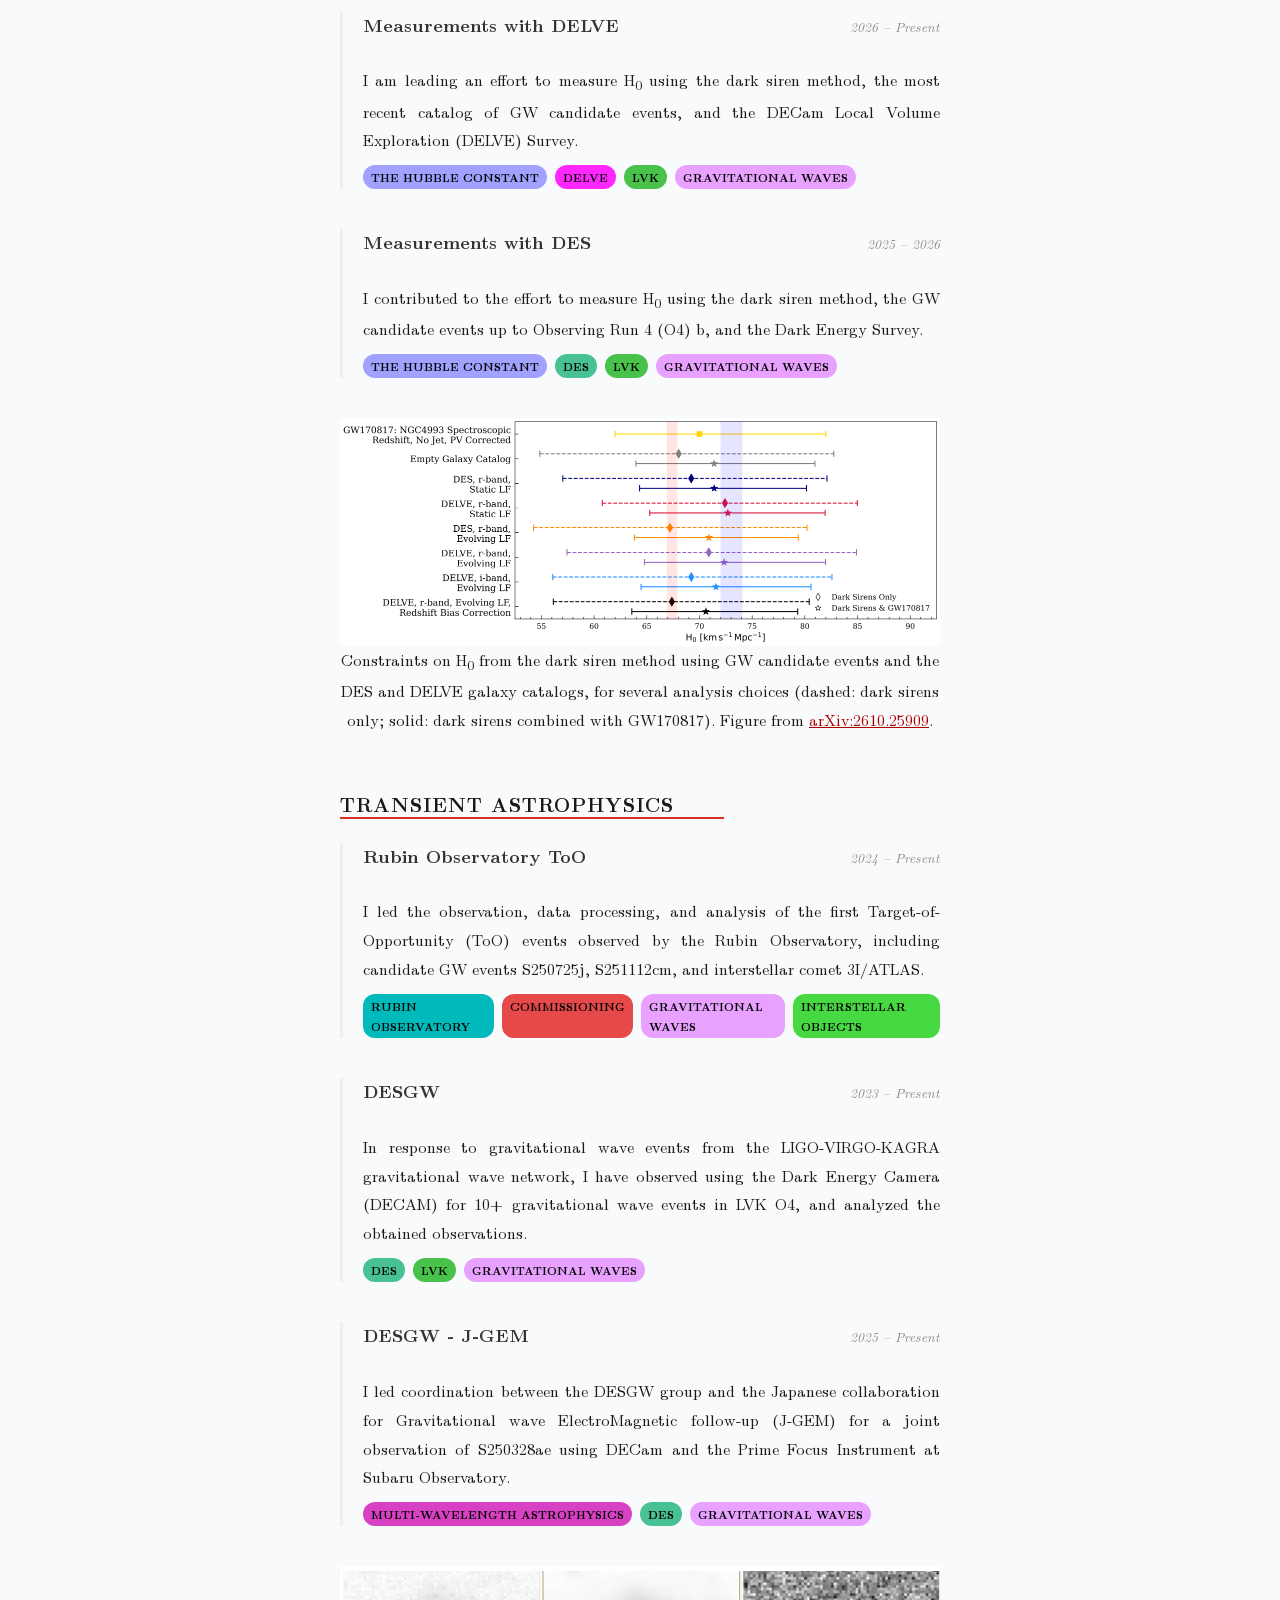
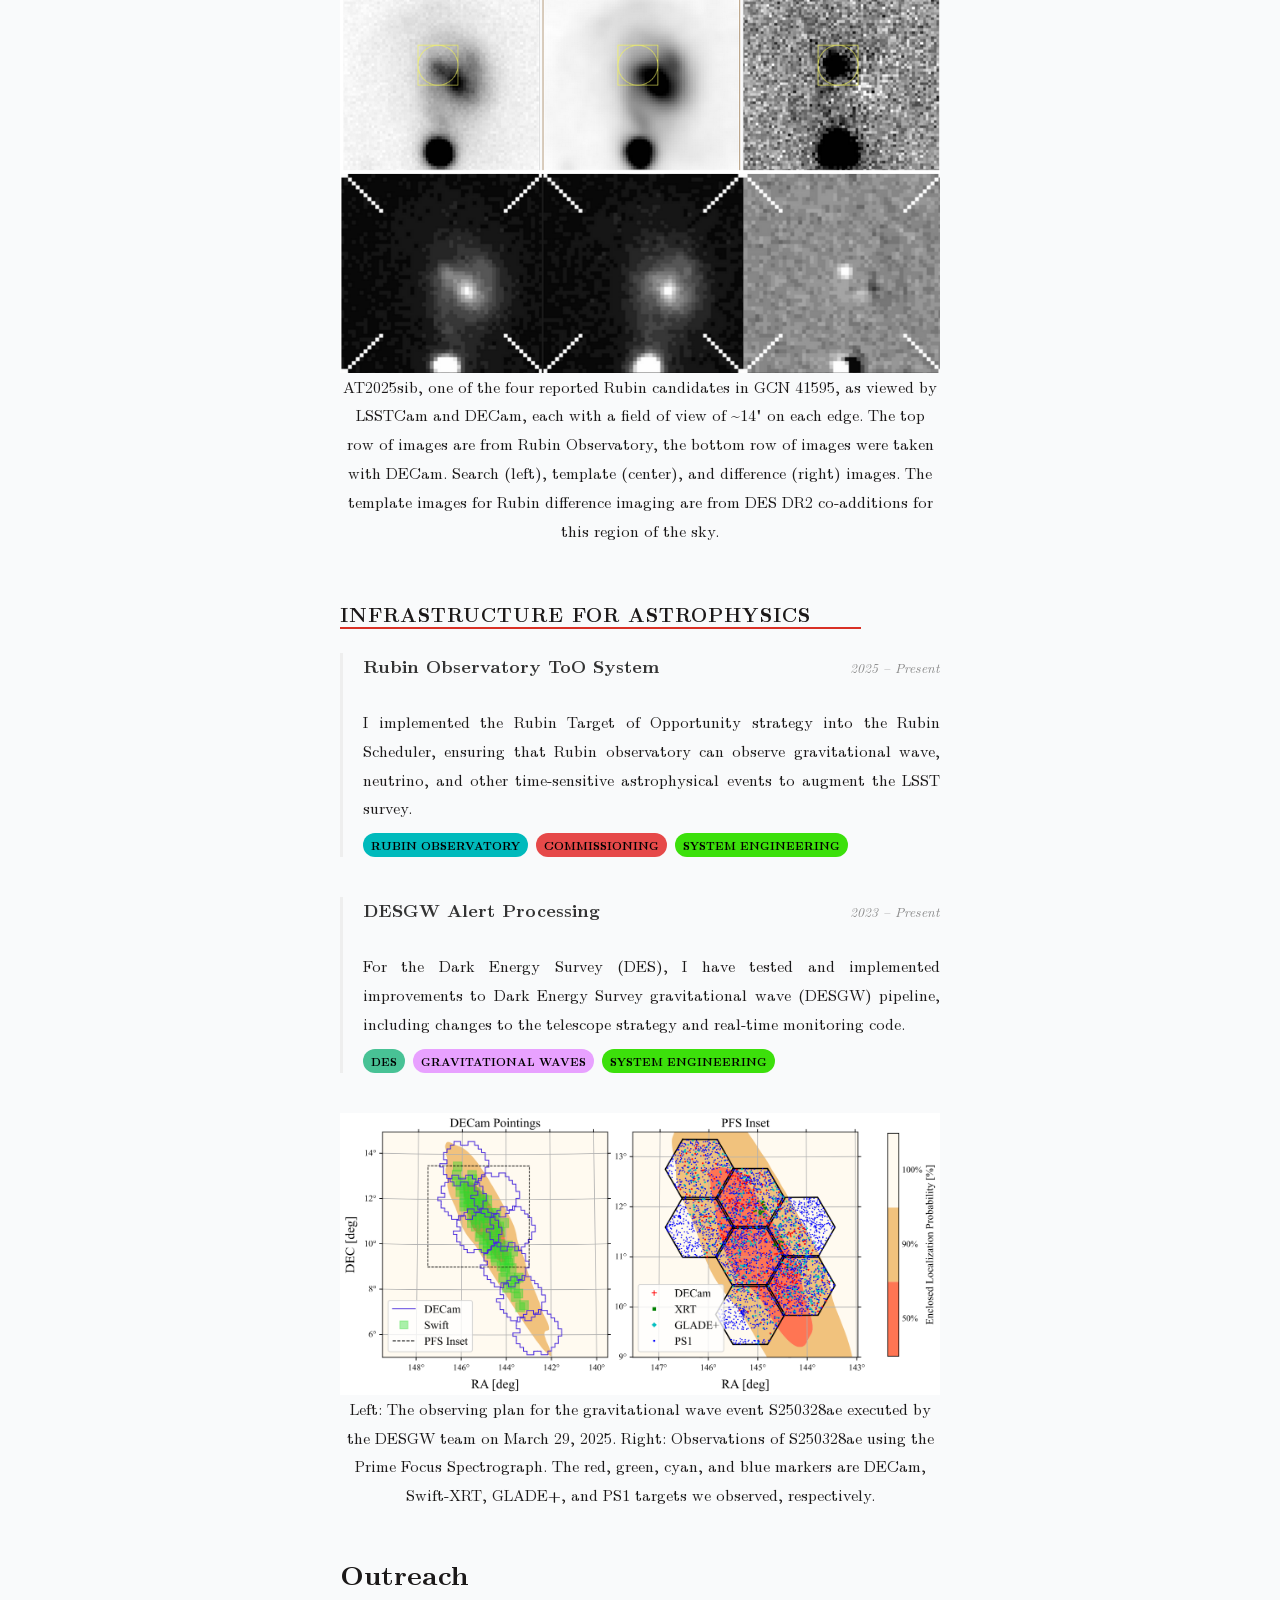
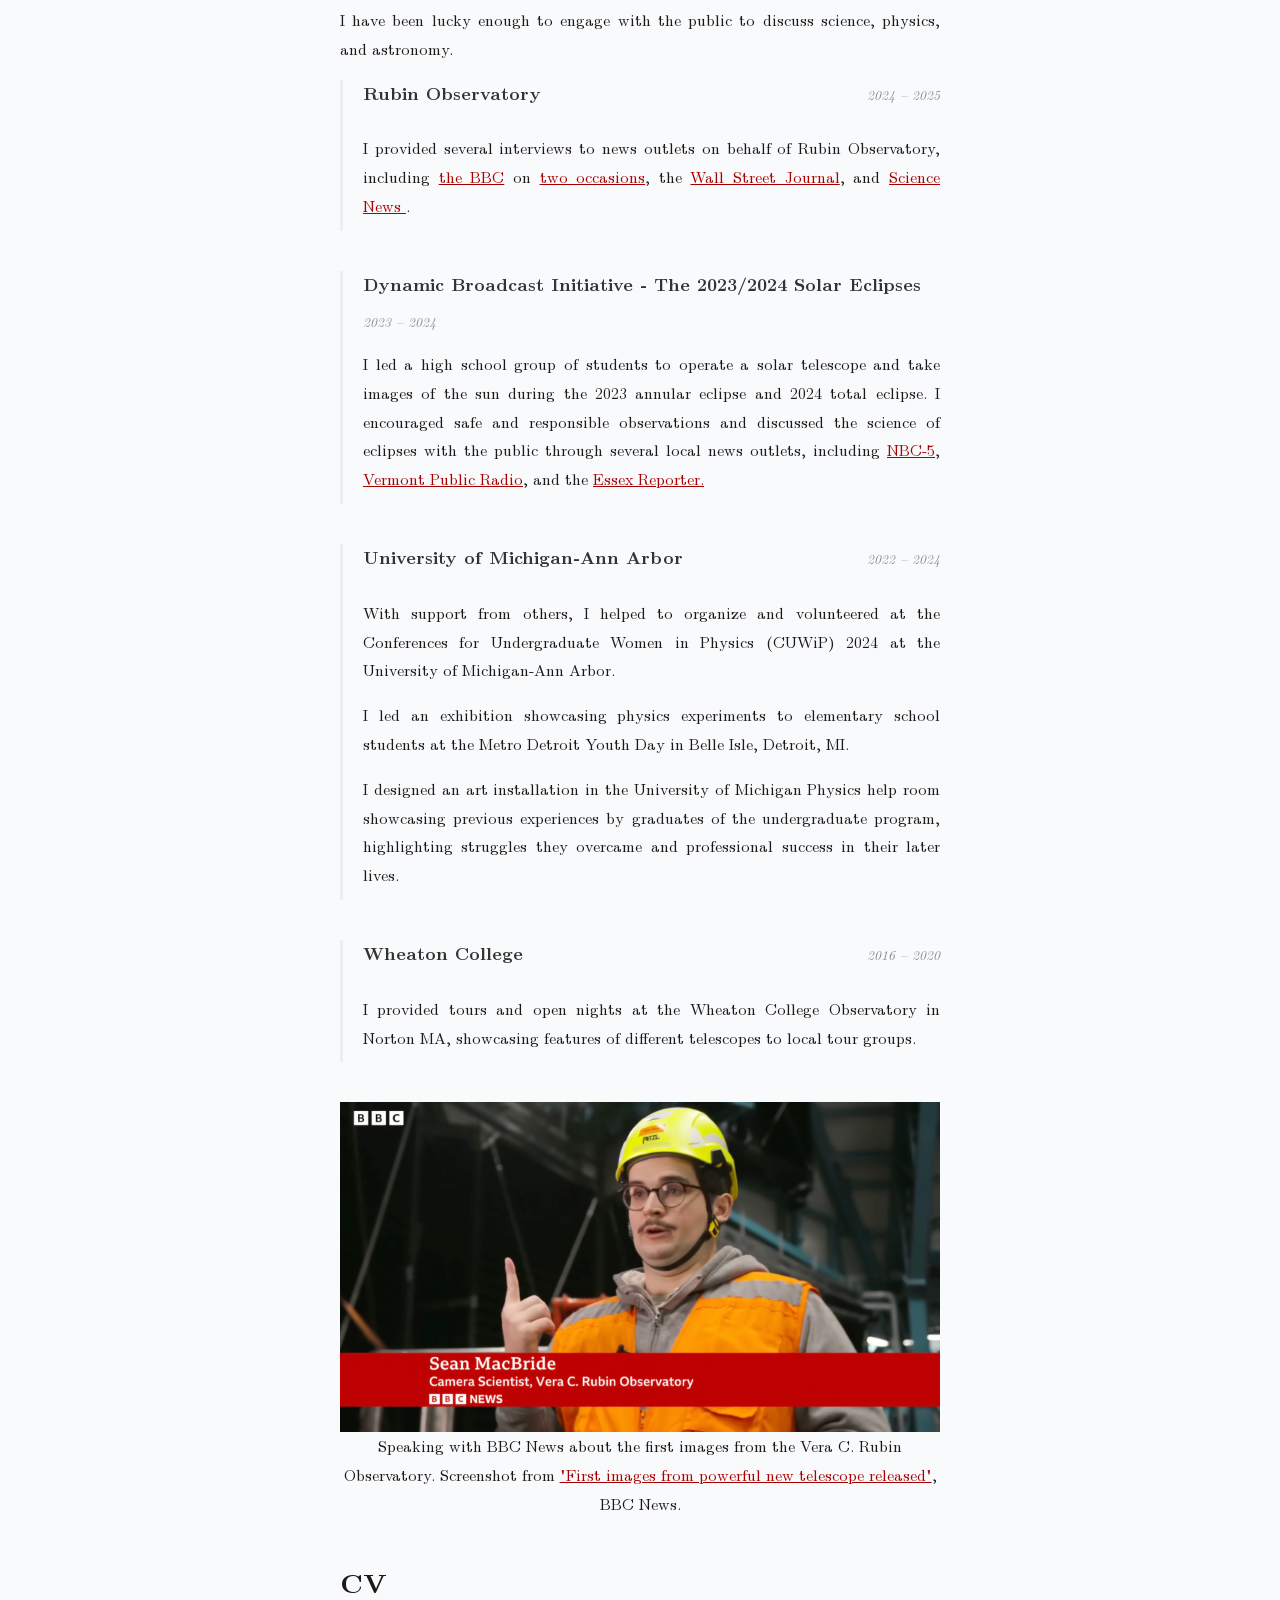
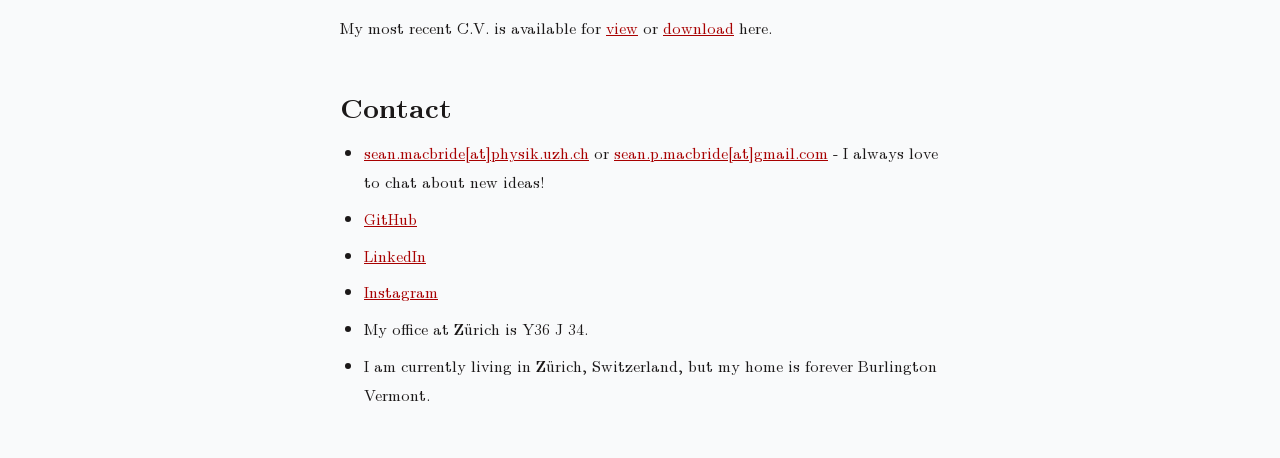
==== commit dbd6498c: "Renaming image files, adding screencap from BBC to website" ====
--- a/index.html
+++ b/index.html
@@ -310,7 +310,7 @@
 
 <div style="text-align:center">
 	<figure>
-    <img style="width: 100%;max-height: 100%" src="images/image.png"></img>
+    <img style="width: 100%;max-height: 100%" src="images/S250328ae_DESGW_PFS_obsplan.png"></img>
 	    <figcaption>Left: The observing plan for the gravitational wave event S250328ae executed by the DESGW team on March 29, 2025. Right: Observations of S250328ae using the Prime Focus Spectrograph. The red, green, cyan, and blue markers are DECam, Swift-XRT, GLADE+, and PS1 targets we observed, respectively.</figcaption>
   </figure></div>
 		
@@ -373,6 +373,13 @@
   </div>
 
 </section>
+
+  <div style="text-align:center">
+    <figure>
+    <img style="width: 100%;max-height: 100%" src="images/BBC_News_Rubin_first_images.jpg" alt="Sean MacBride, Camera Scientist at the Vera C. Rubin Observatory, interviewed on BBC News"></img>
+    <figcaption>Speaking with BBC News about the first images from the Vera C. Rubin Observatory. Screenshot from <a href="https://www.youtube.com/watch?v=7MdDB941Tp0">"First images from powerful new telescope released"</a>, BBC News.</figcaption>
+    </figure>
+  </div>
 
       <h2 id="CV">CV</h2>
       <p>My most recent C.V. is available for <a href="https://github.com/seanmacb/CV/blob/master/new_cv/cv_full.pdf">view</a> or <a href="https://github.com/seanmacb/CV/raw/master/new_cv/cv_full.pdf" class="active">download</a> here.</p>
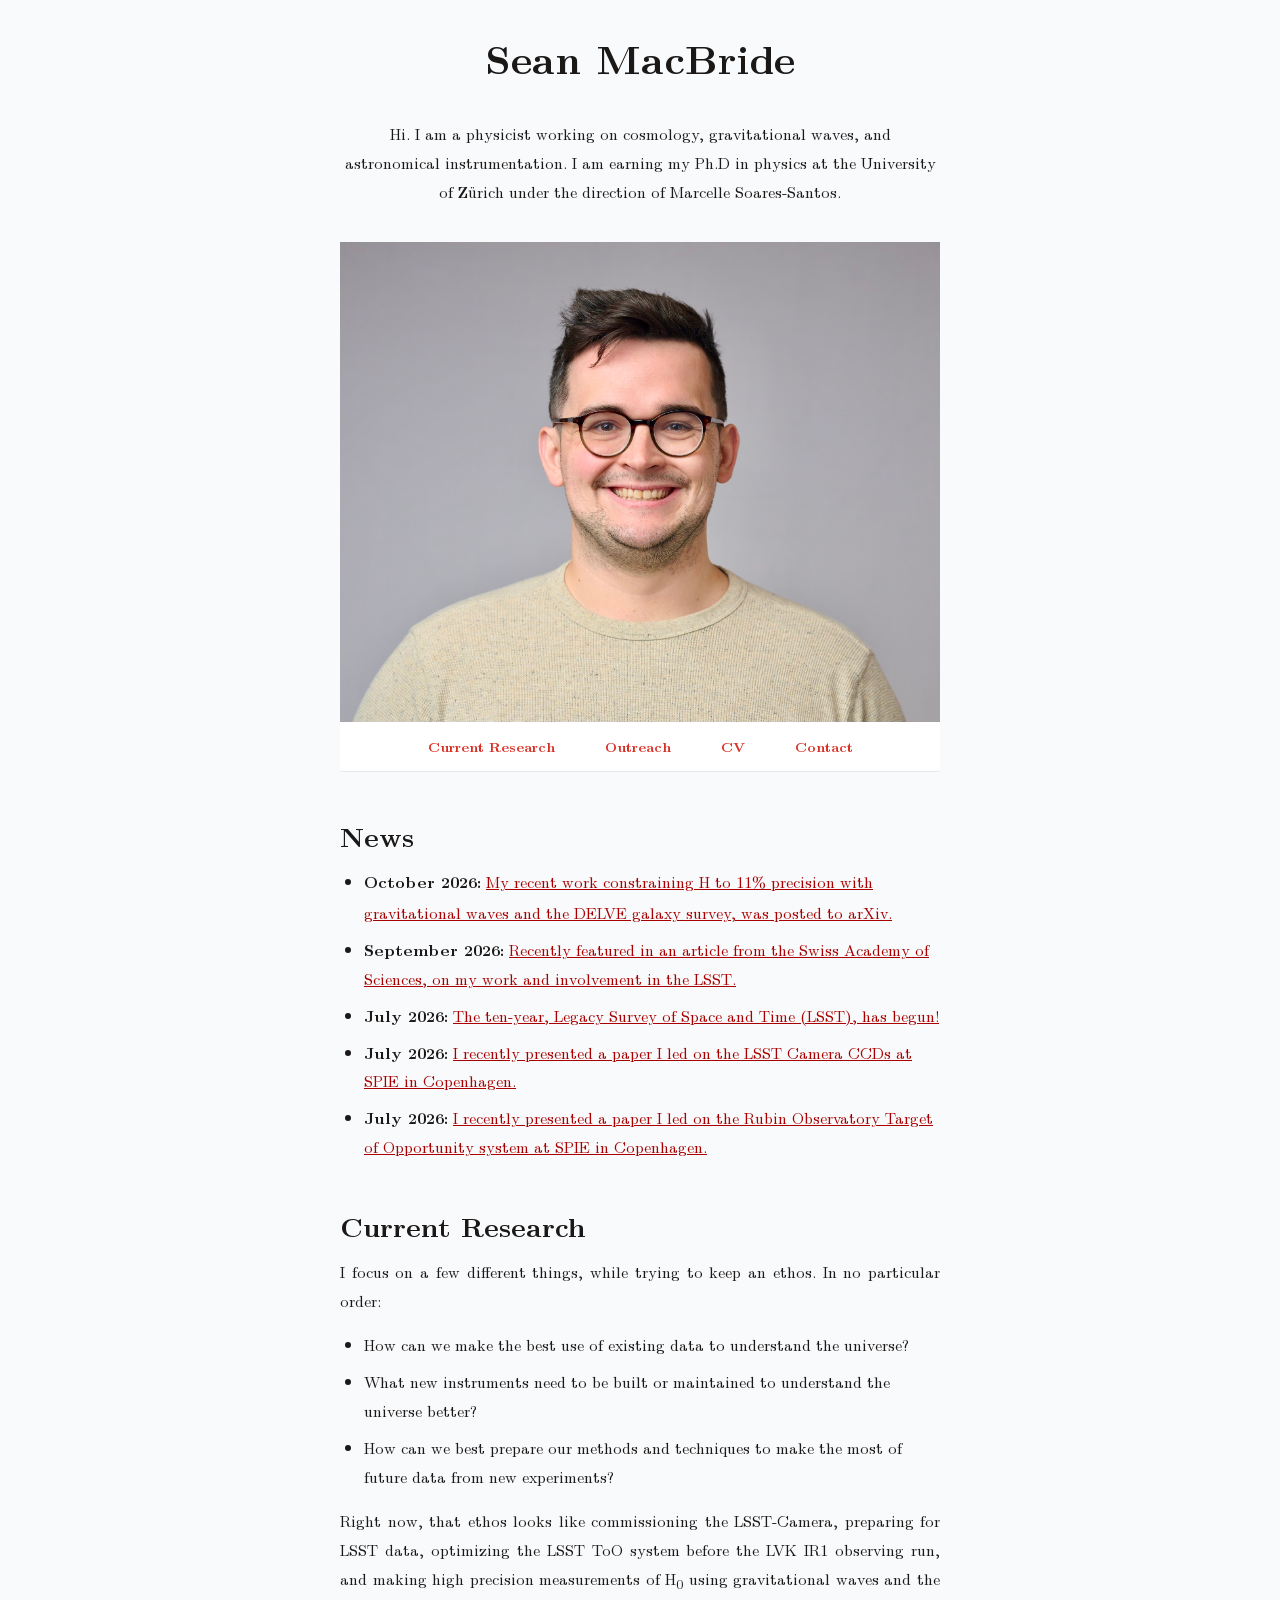
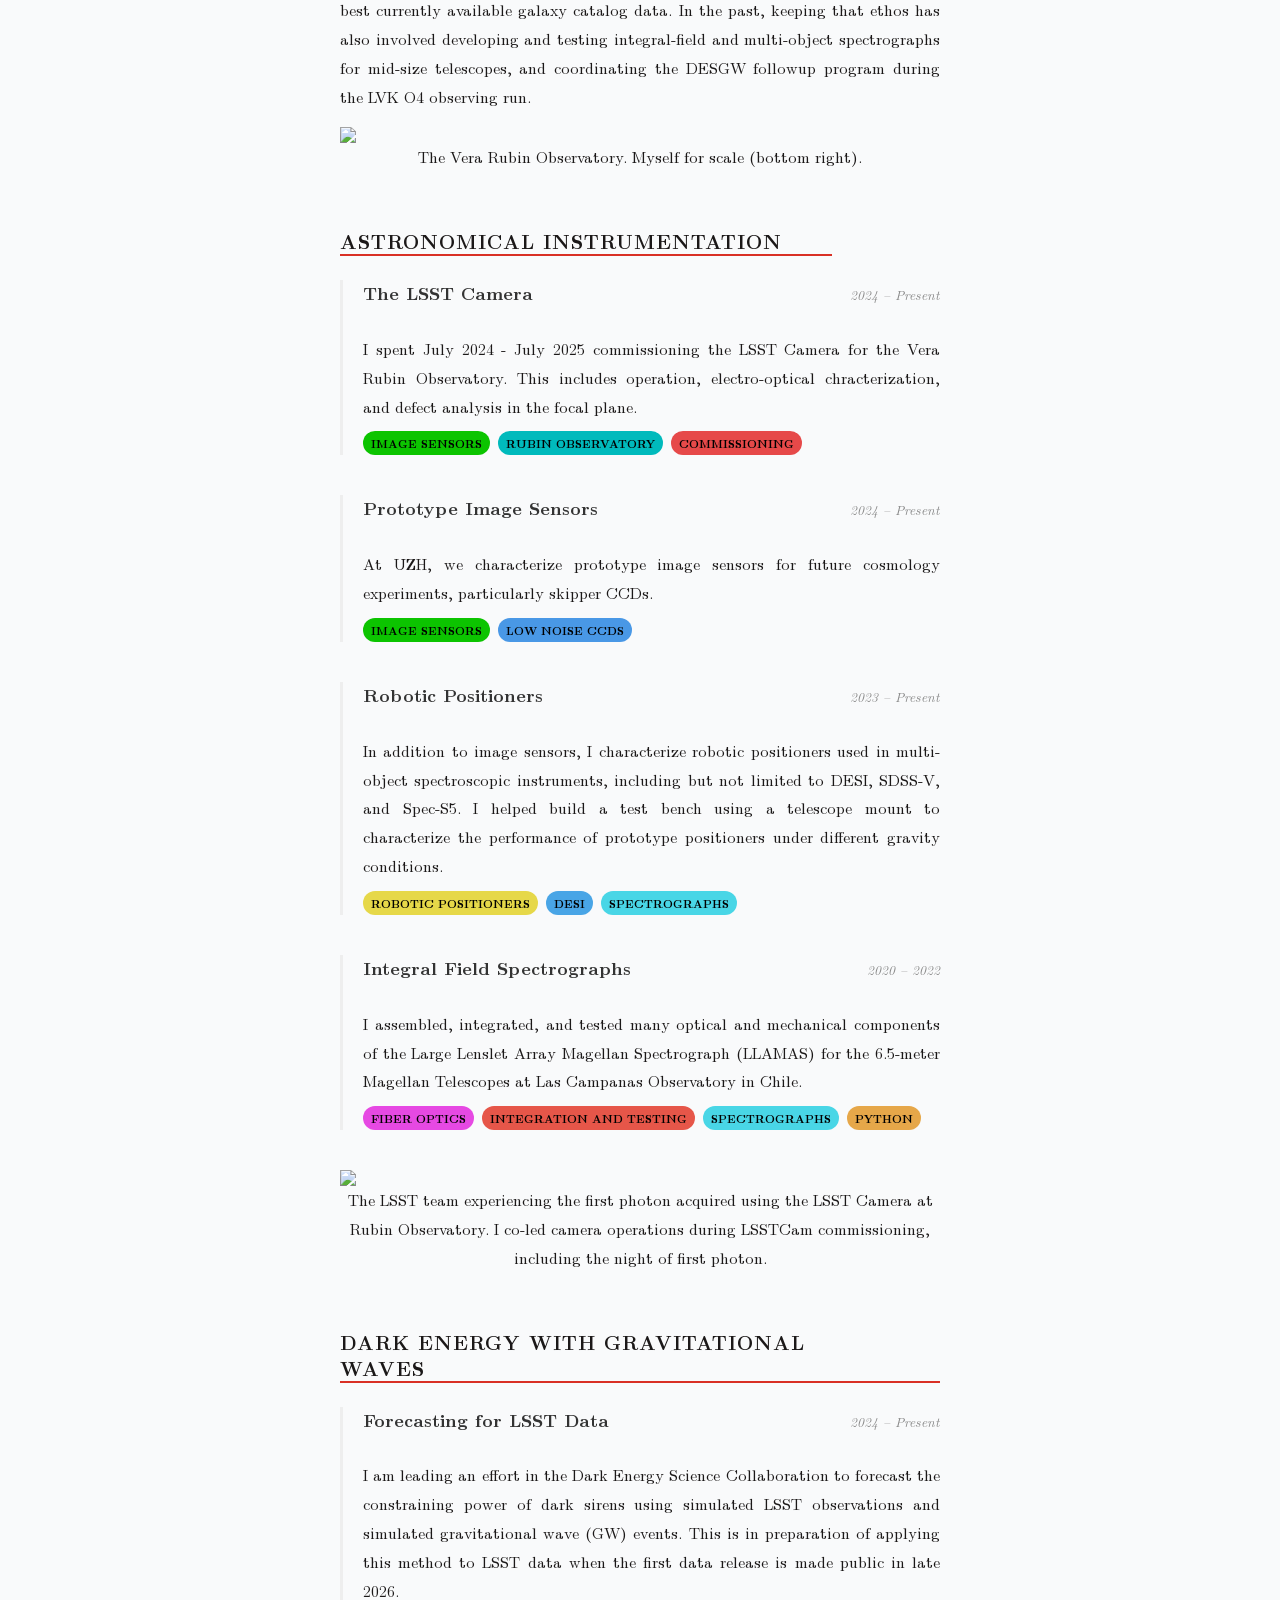
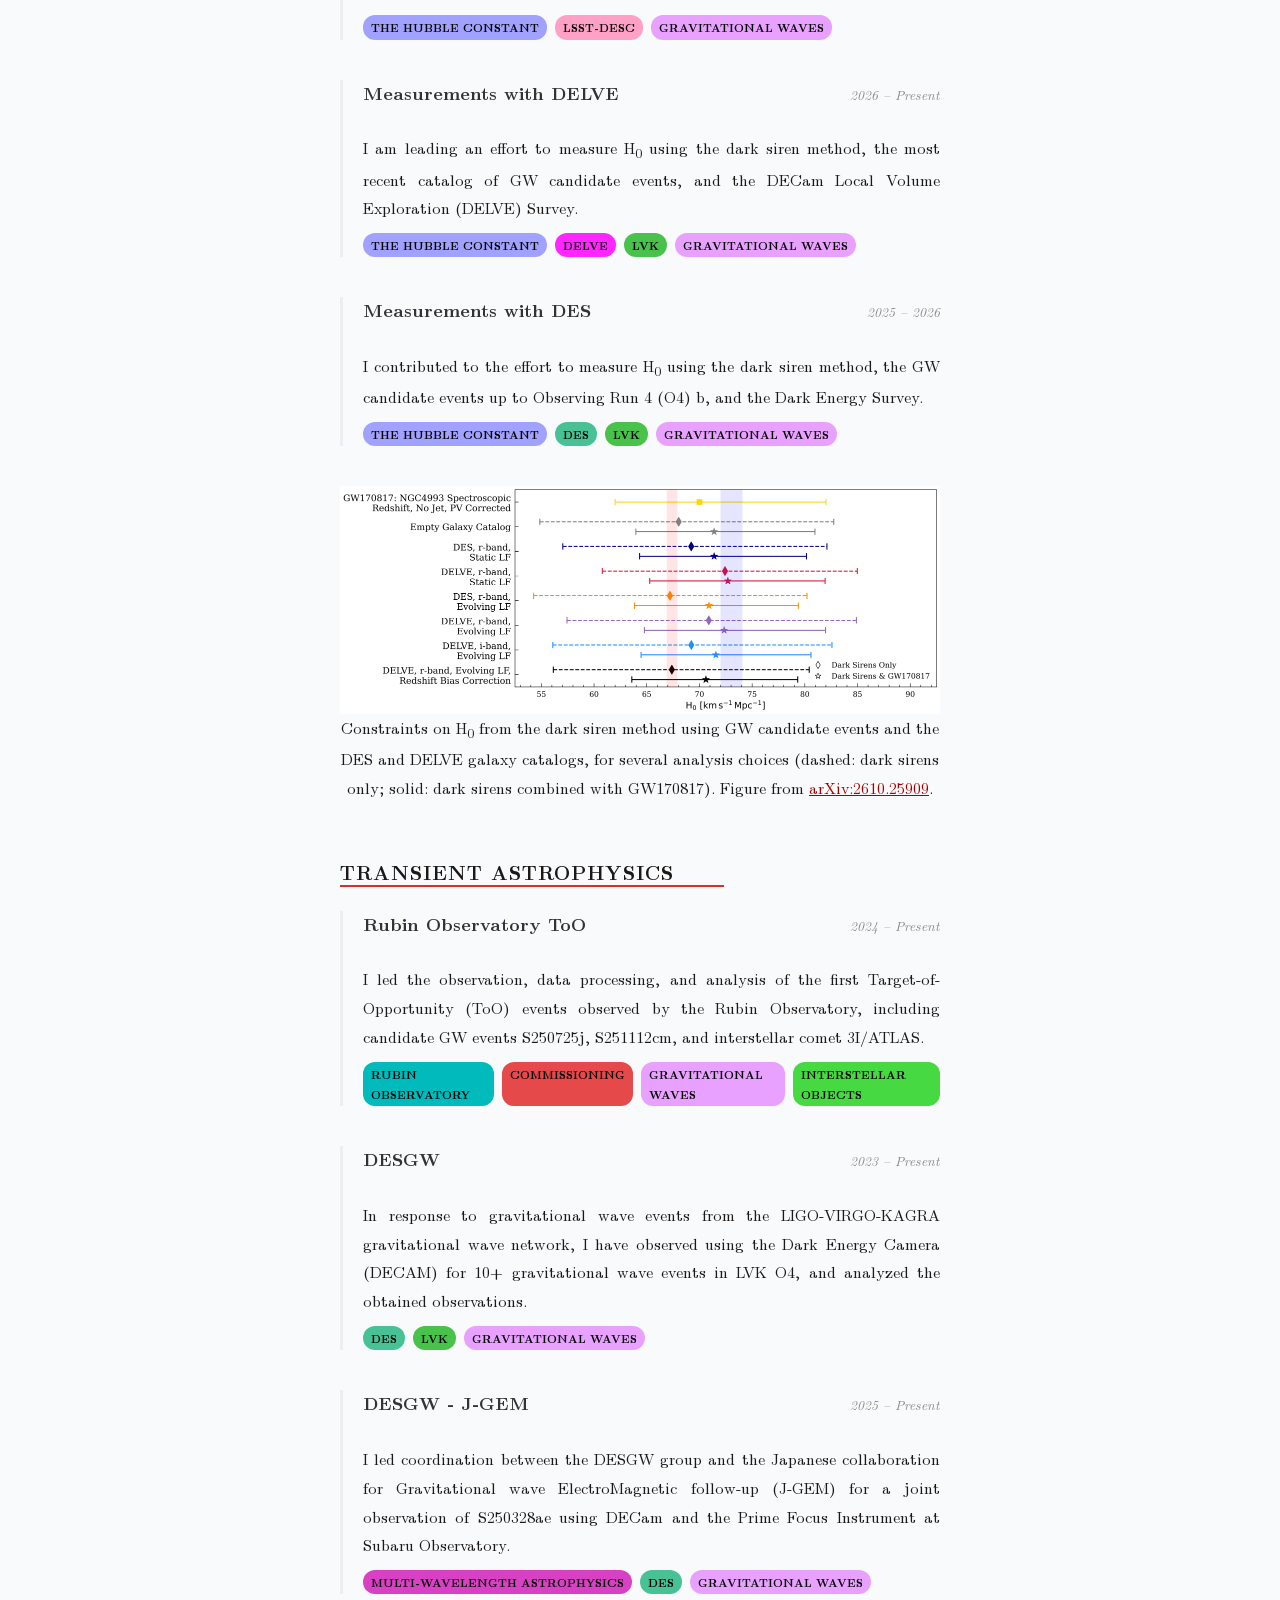
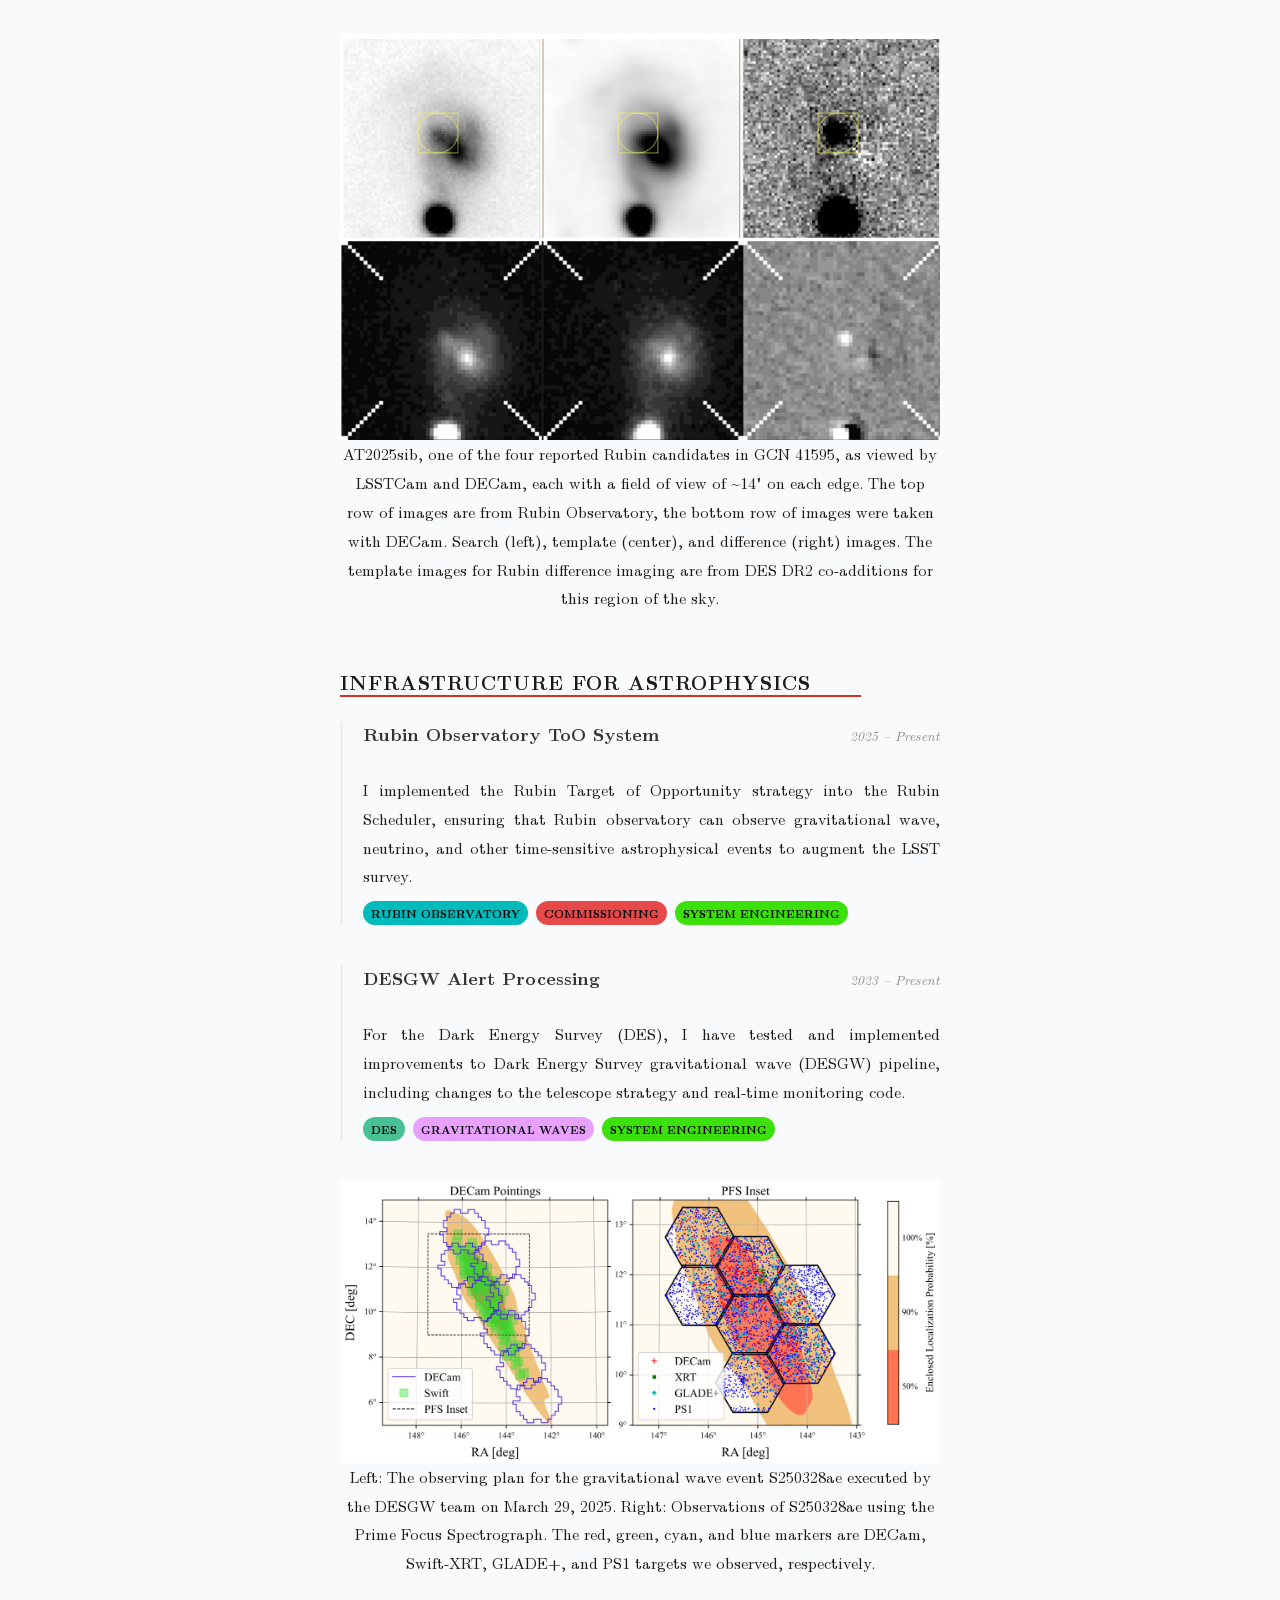
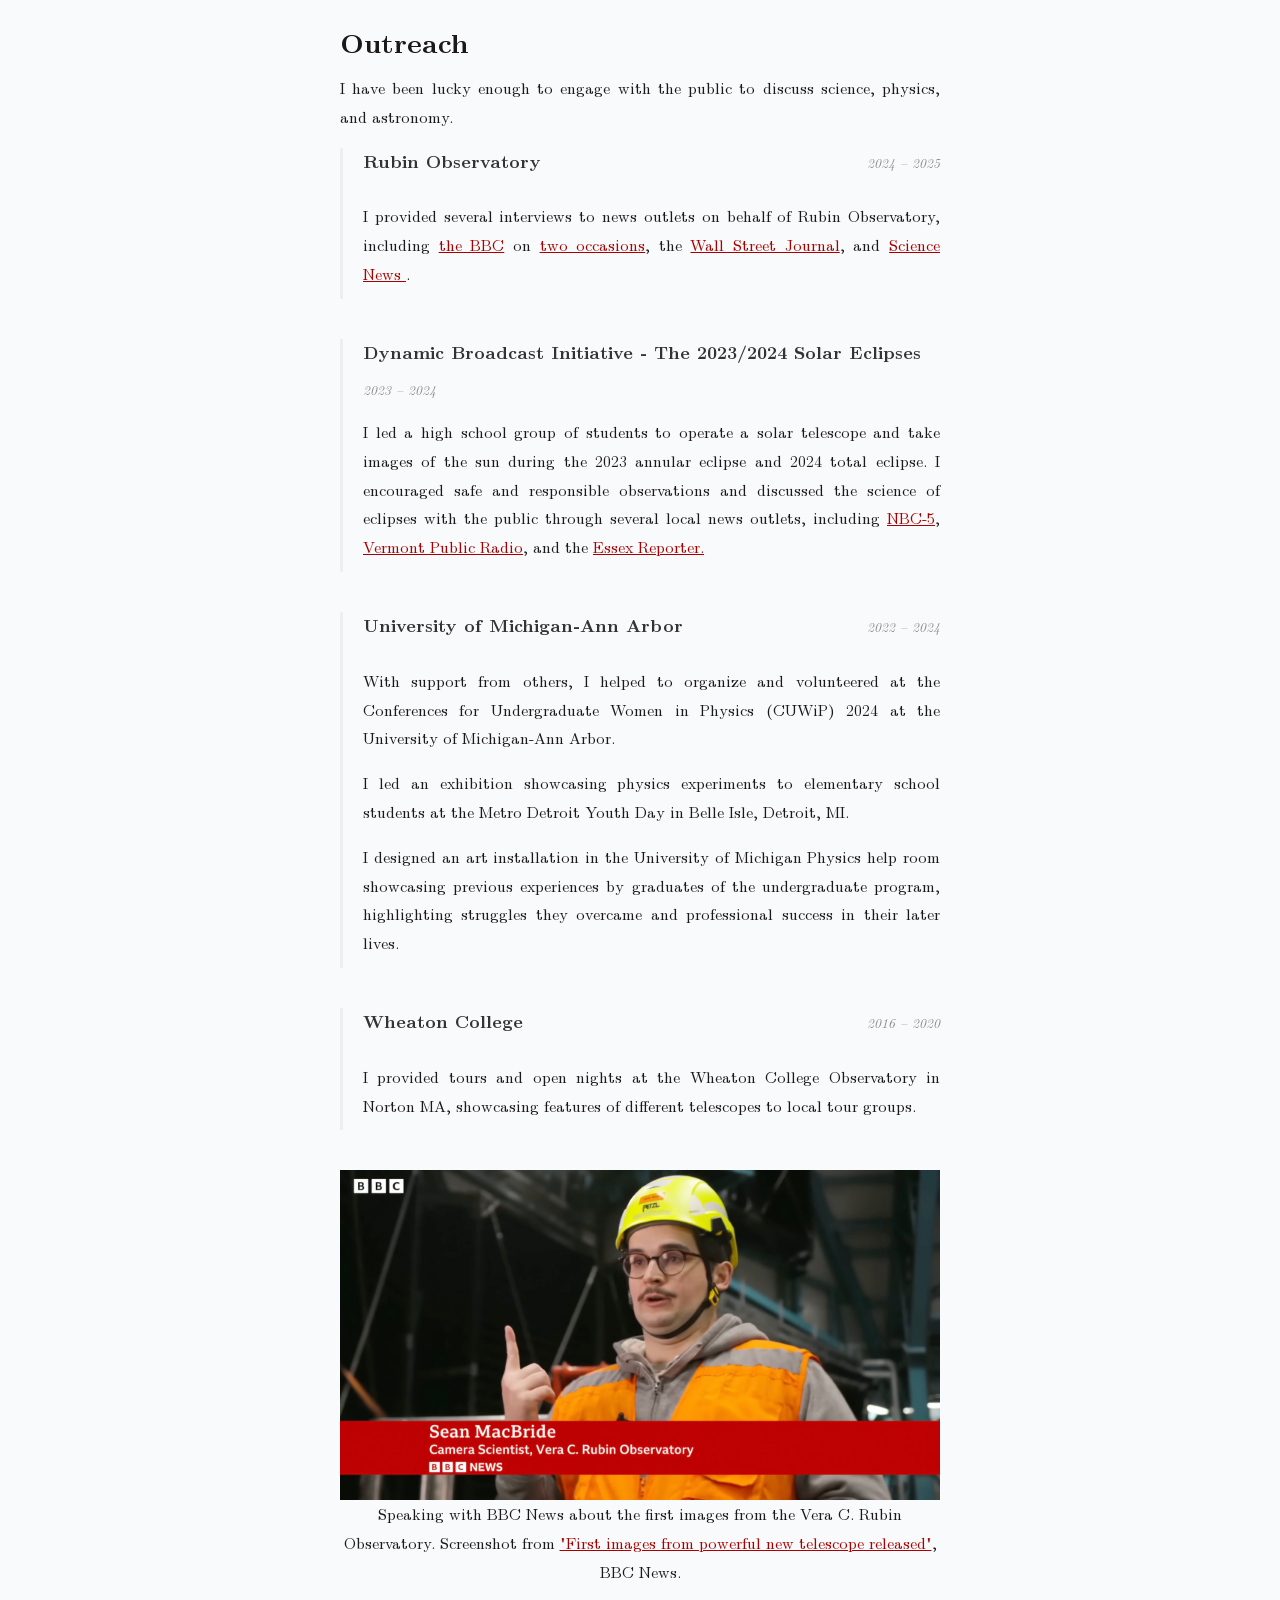
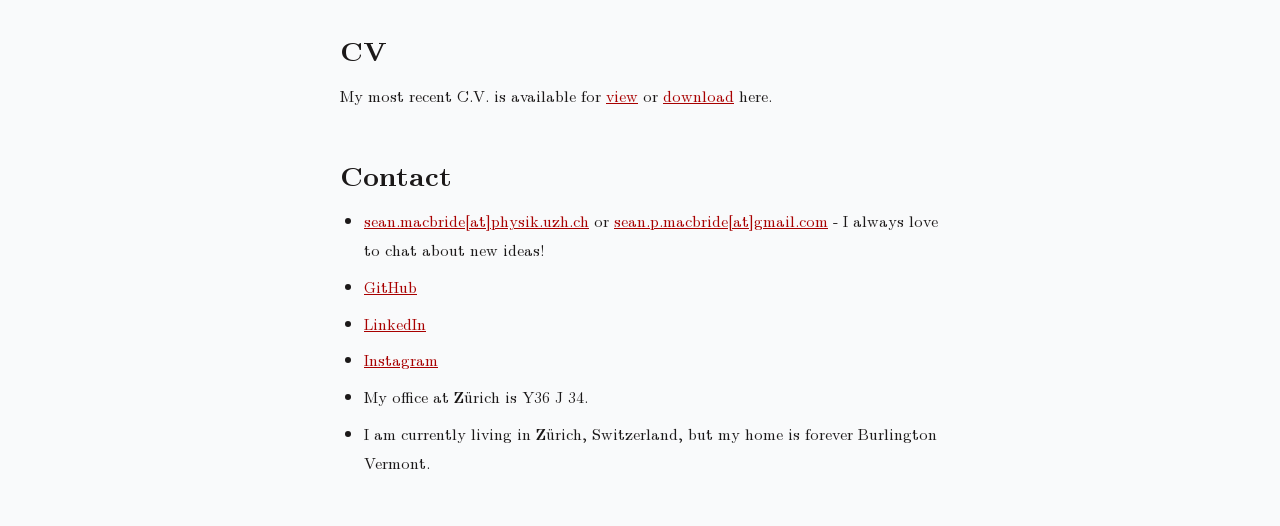
==== commit 5562319b: "Updating news for Oct 2026" ====
--- a/index.html
+++ b/index.html
@@ -85,6 +85,7 @@
 
 <h2 id="news">News</h2>
 <ul>
+	<li><strong>October 2026:</strong> <a href="https://arxiv.org/abs/2610.25909">My recent work constraining H<sub></sub> to 11% precision with gravitational waves and the DELVE galaxy survey, was posted to arXiv. </a></li>
   <li><strong>September 2026:</strong> <a href="https://chipp.ch/en/uuid/i/fd999d5f-1485-5288-8d47-20c9cd94d5f9-Taking_the_world%E2%80%99s_most_exciting_survey_the_Legacy_Survey_of_Space_and_Time">Recently featured in an article from the Swiss Academy of Sciences, on my work and involvement in the LSST. </a></li>
   <li><strong>July 2026:</strong> <a href="https://www6.slac.stanford.edu/news/2026-06-30-action-rubin-observatory-begins-capturing-greatest-cosmic-movie-ever-made">The ten-year, Legacy Survey of Space and Time (LSST), has begun! </a></li>
   <li><strong>July 2026:</strong> <a href="https://arxiv.org/abs/2606.31806">I recently presented a paper I led on the LSST Camera CCDs at SPIE in Copenhagen. </a></li>
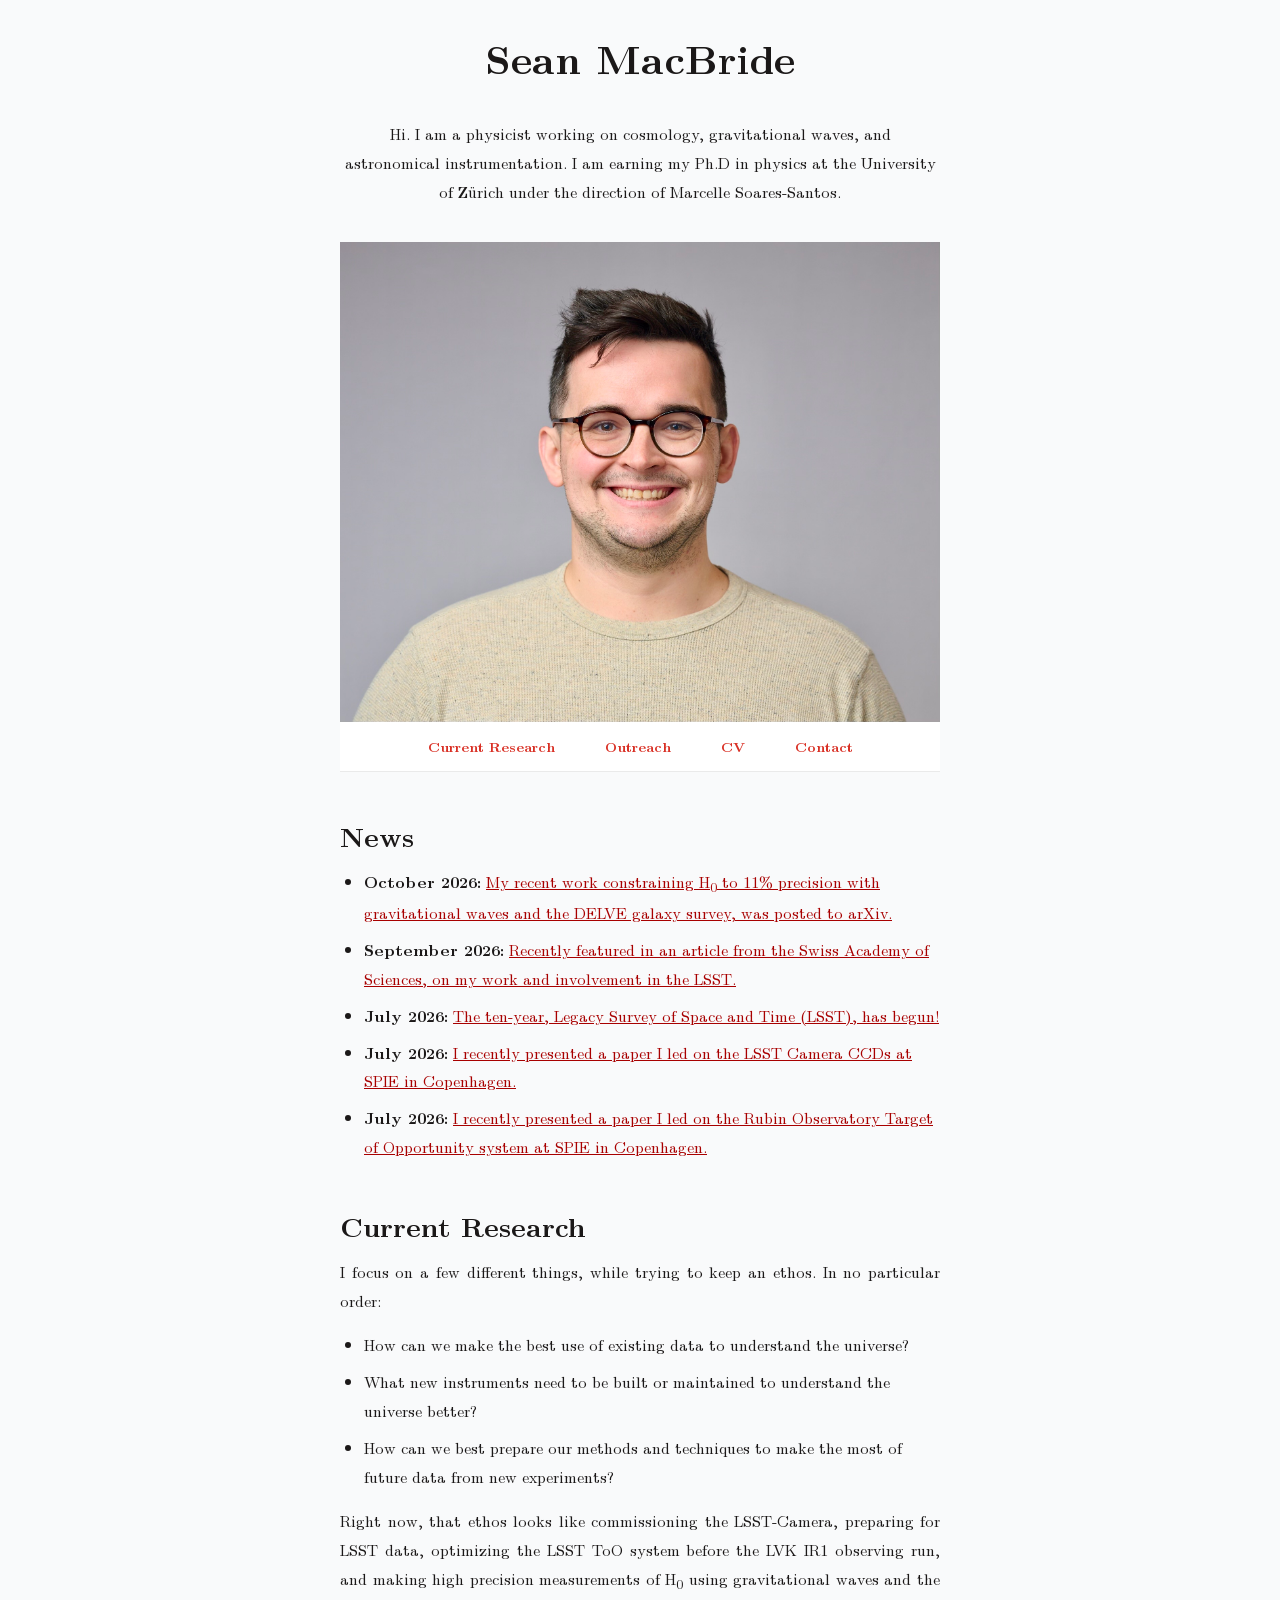
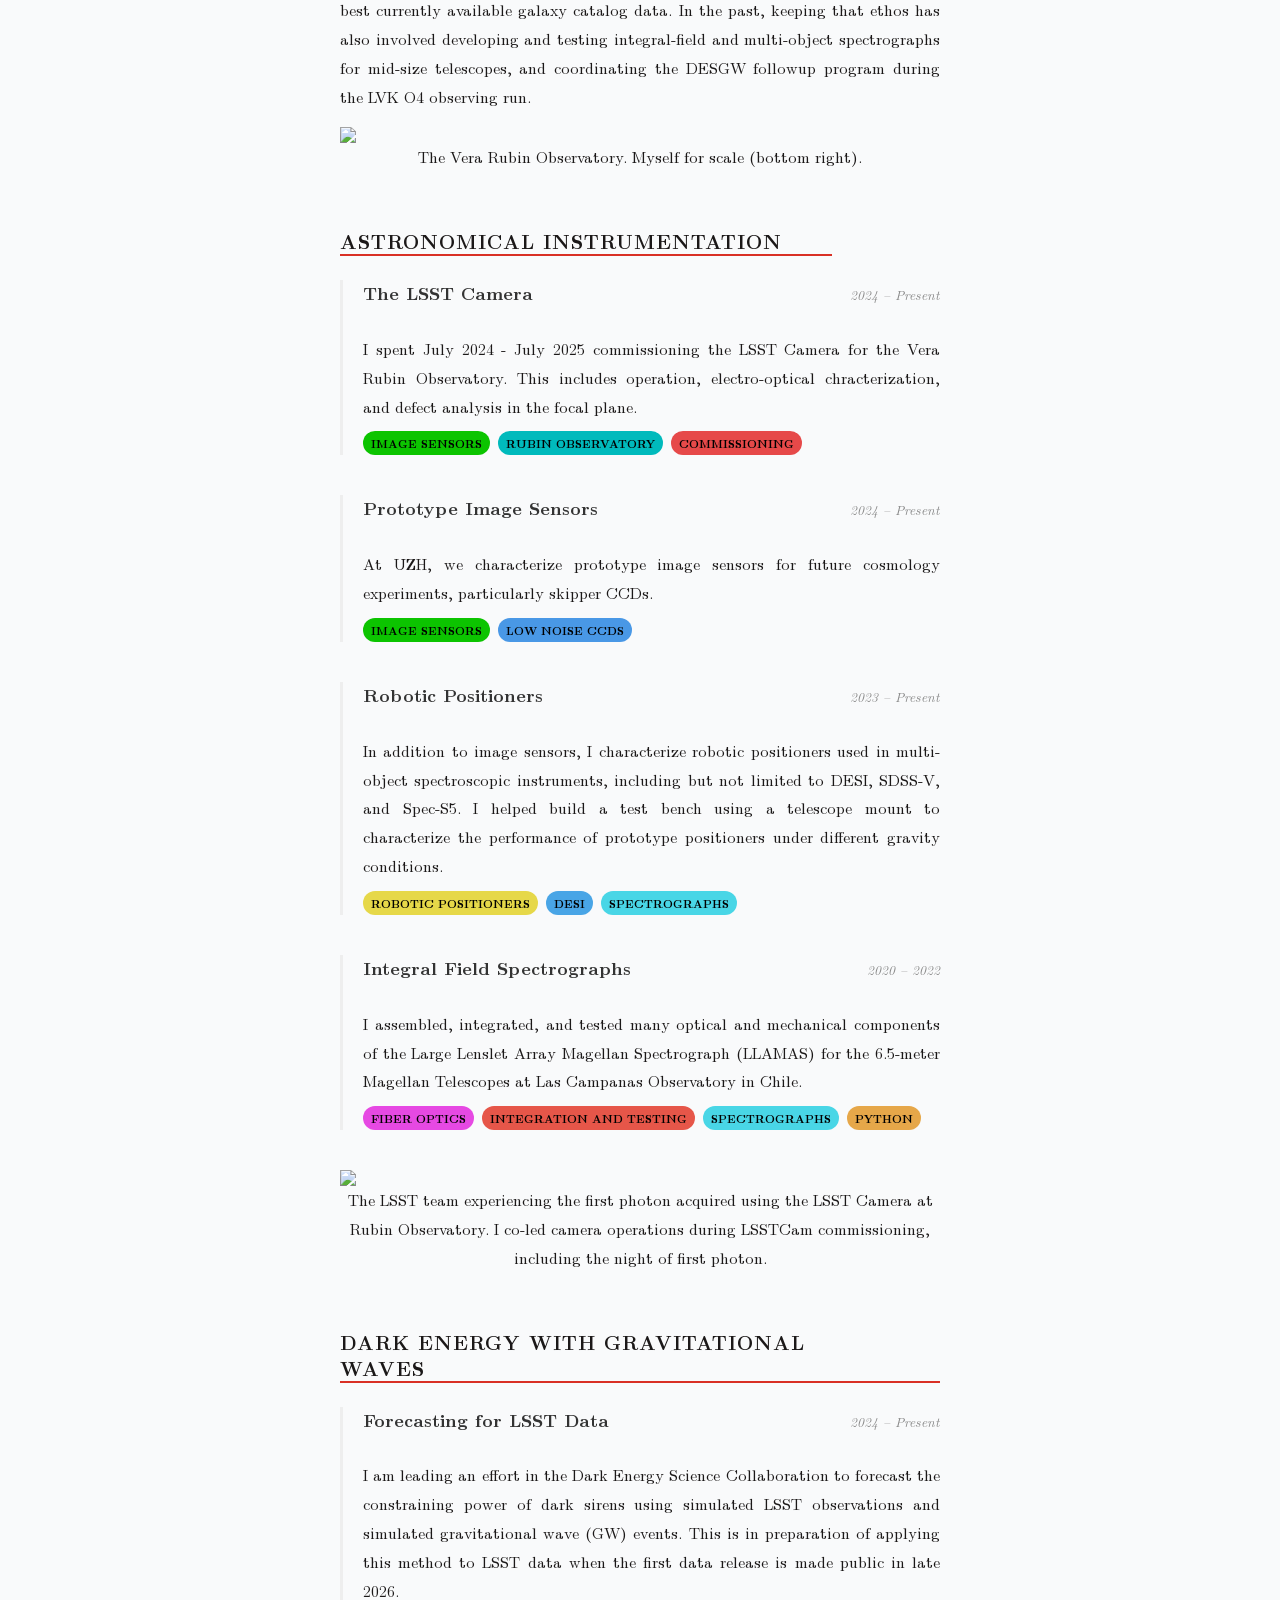
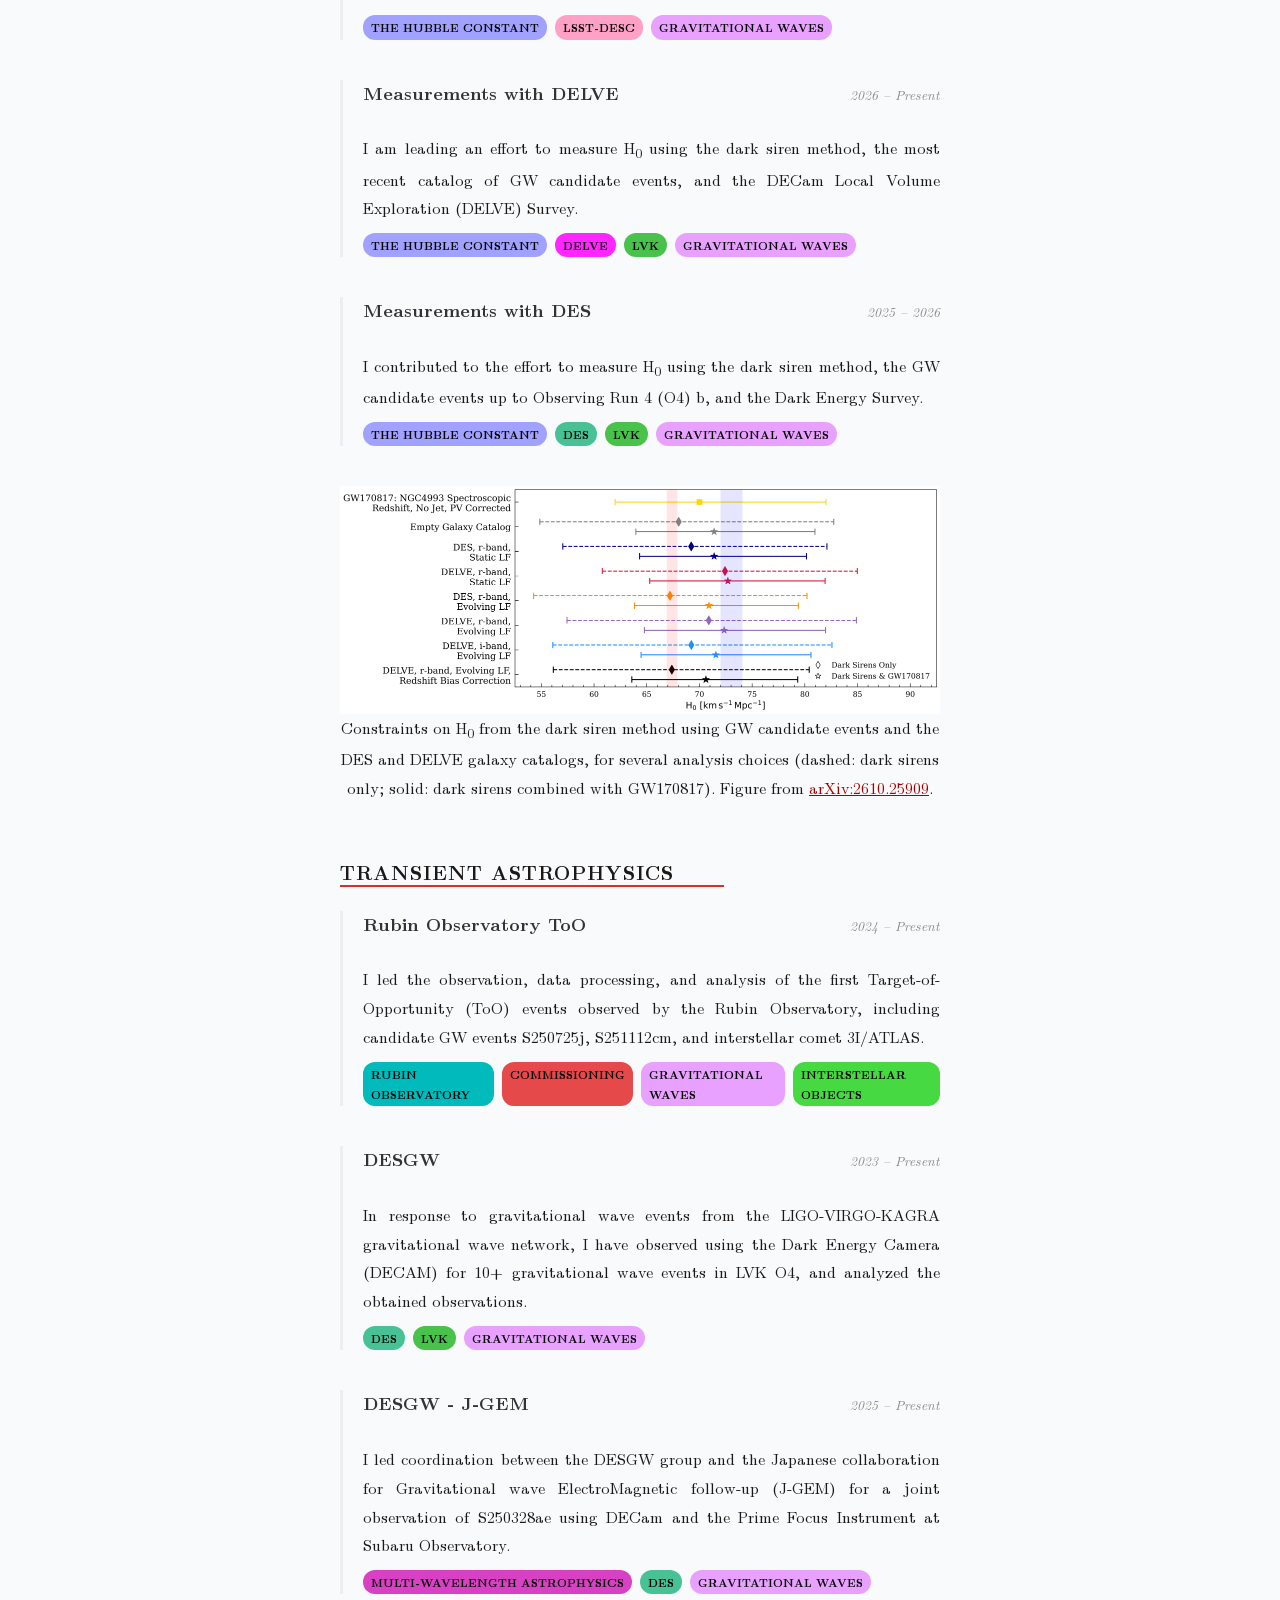
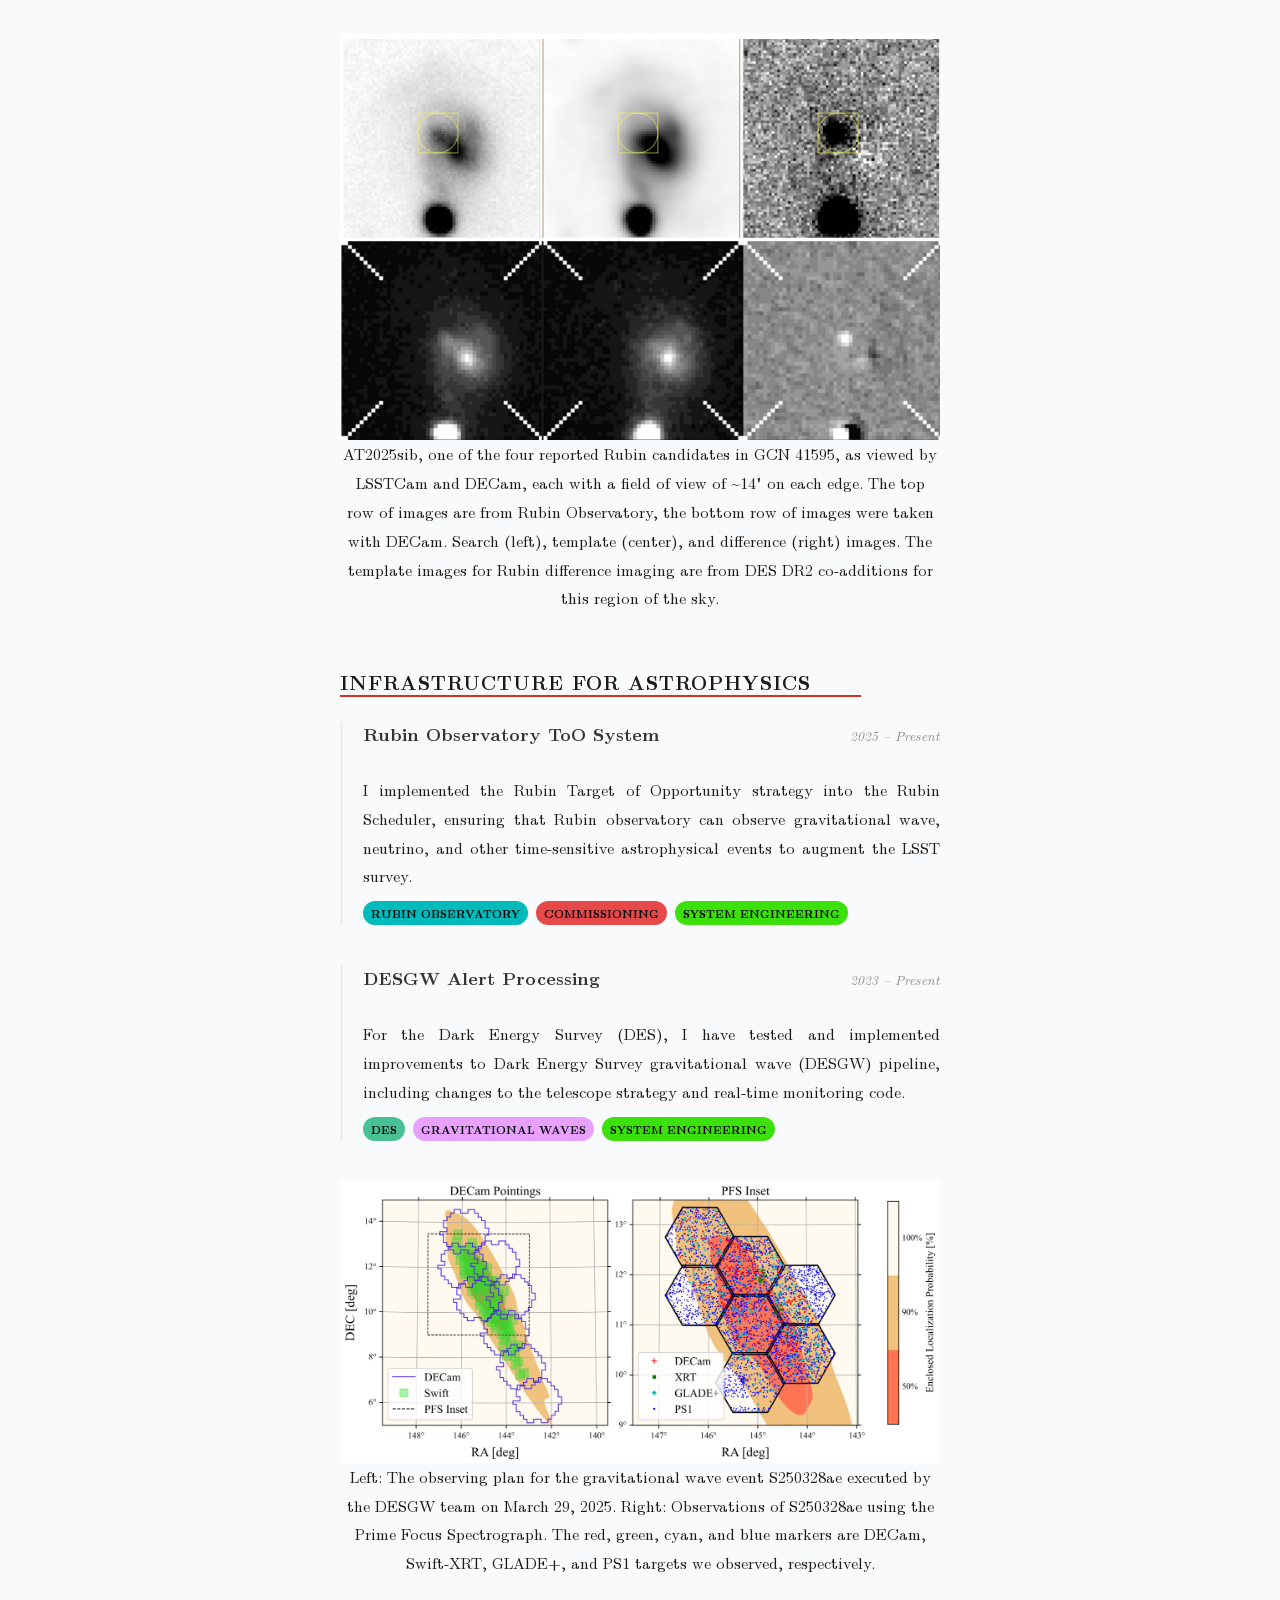
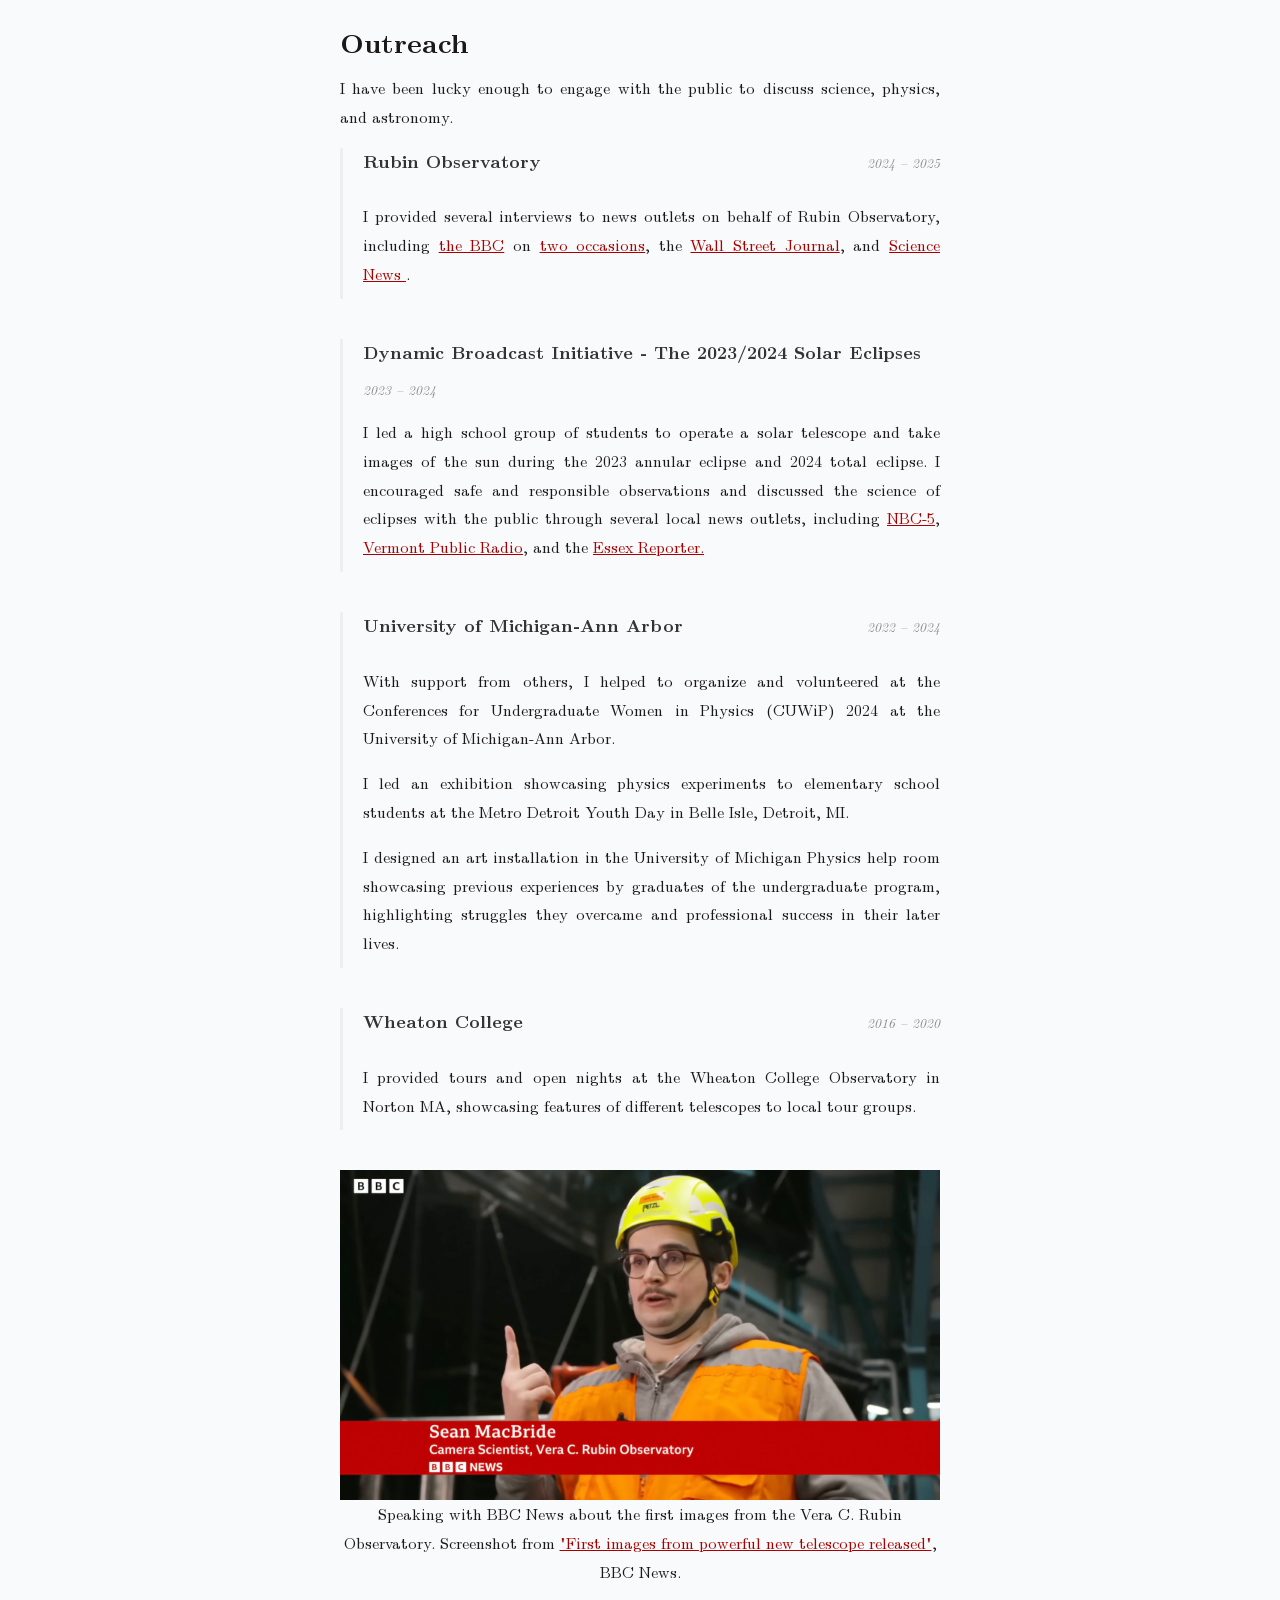
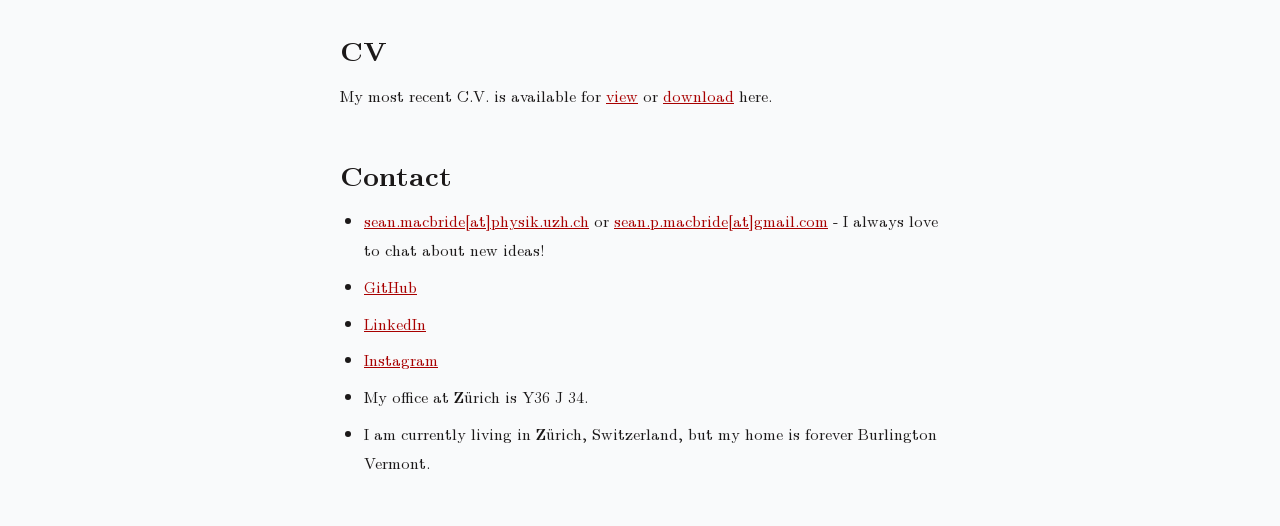
==== commit fcc1da97: "Fix the Hubble constant!" ====
--- a/index.html
+++ b/index.html
@@ -85,7 +85,7 @@
 
 <h2 id="news">News</h2>
 <ul>
-	<li><strong>October 2026:</strong> <a href="https://arxiv.org/abs/2610.25909">My recent work constraining H<sub></sub> to 11% precision with gravitational waves and the DELVE galaxy survey, was posted to arXiv. </a></li>
+	<li><strong>October 2026:</strong> <a href="https://arxiv.org/abs/2610.25909">My recent work constraining H<sub>0</sub> to 11% precision with gravitational waves and the DELVE galaxy survey, was posted to arXiv. </a></li>
   <li><strong>September 2026:</strong> <a href="https://chipp.ch/en/uuid/i/fd999d5f-1485-5288-8d47-20c9cd94d5f9-Taking_the_world%E2%80%99s_most_exciting_survey_the_Legacy_Survey_of_Space_and_Time">Recently featured in an article from the Swiss Academy of Sciences, on my work and involvement in the LSST. </a></li>
   <li><strong>July 2026:</strong> <a href="https://www6.slac.stanford.edu/news/2026-06-30-action-rubin-observatory-begins-capturing-greatest-cosmic-movie-ever-made">The ten-year, Legacy Survey of Space and Time (LSST), has begun! </a></li>
   <li><strong>July 2026:</strong> <a href="https://arxiv.org/abs/2606.31806">I recently presented a paper I led on the LSST Camera CCDs at SPIE in Copenhagen. </a></li>
